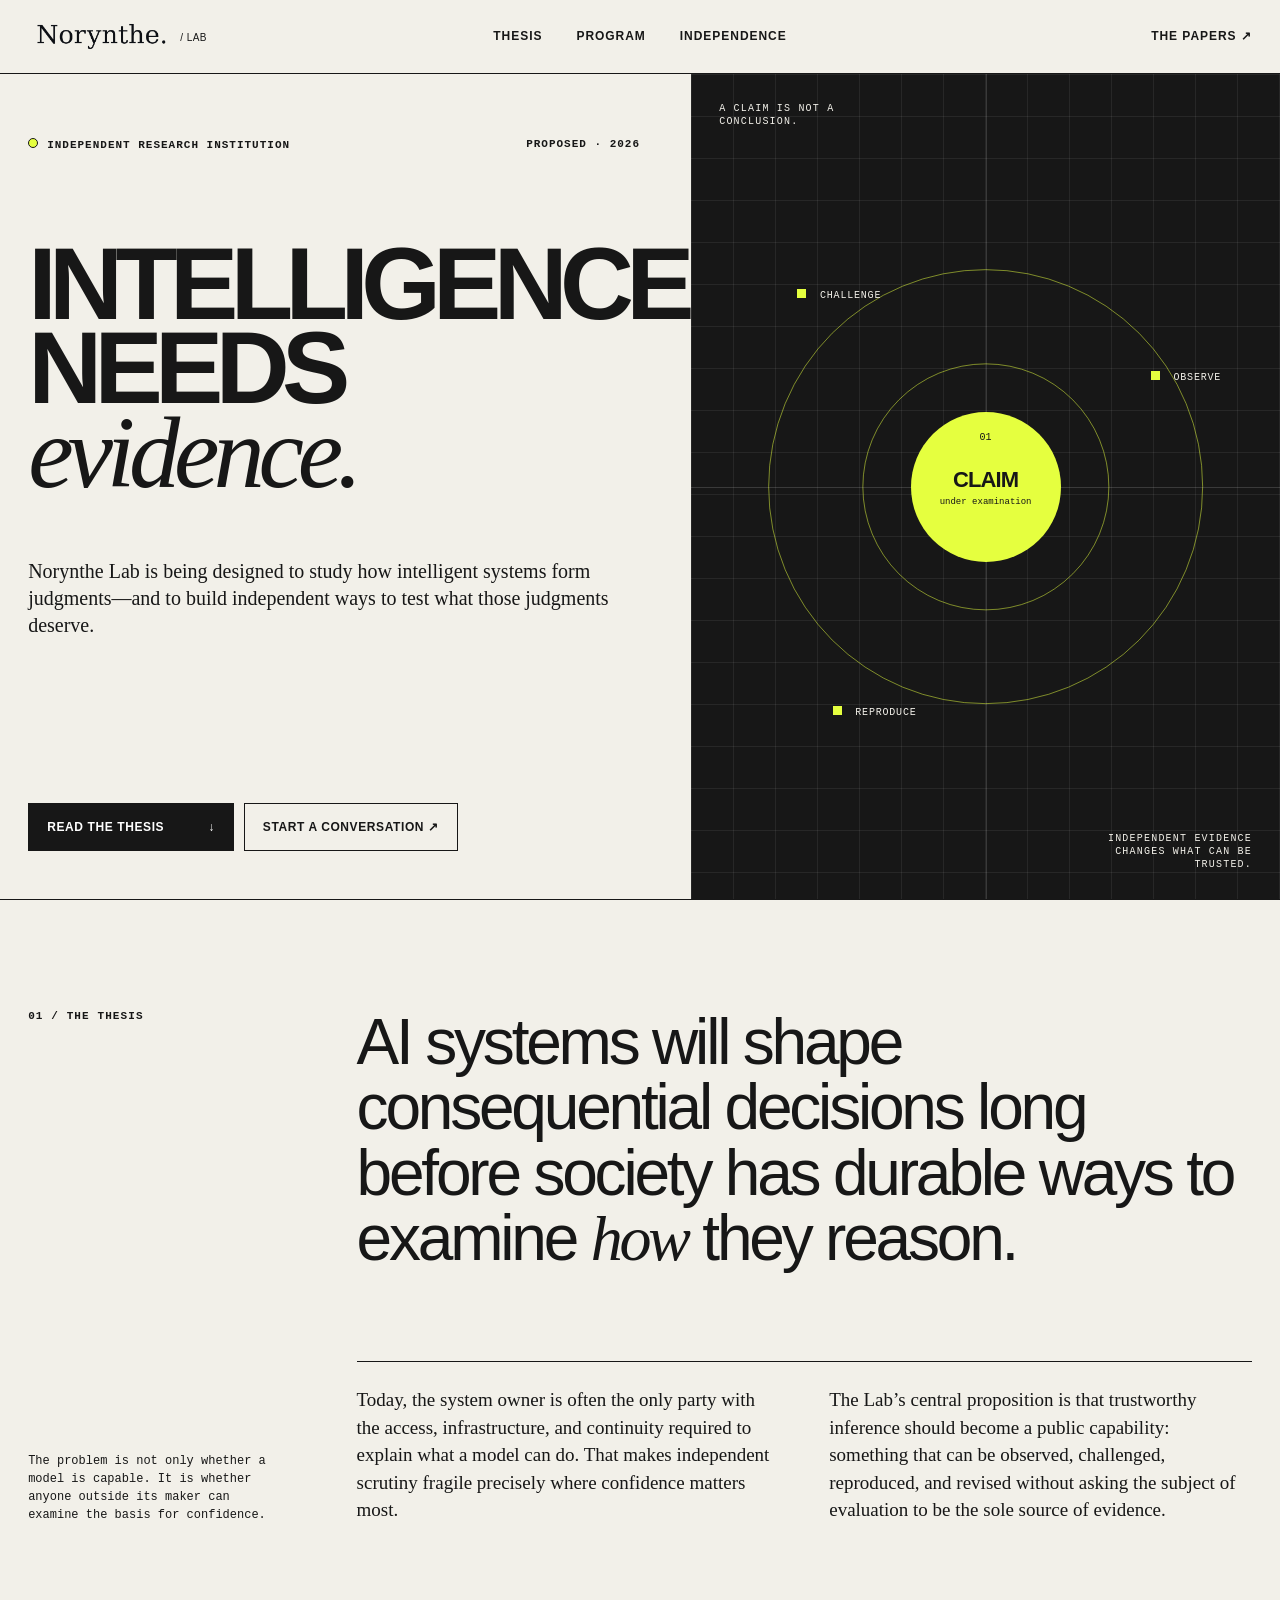
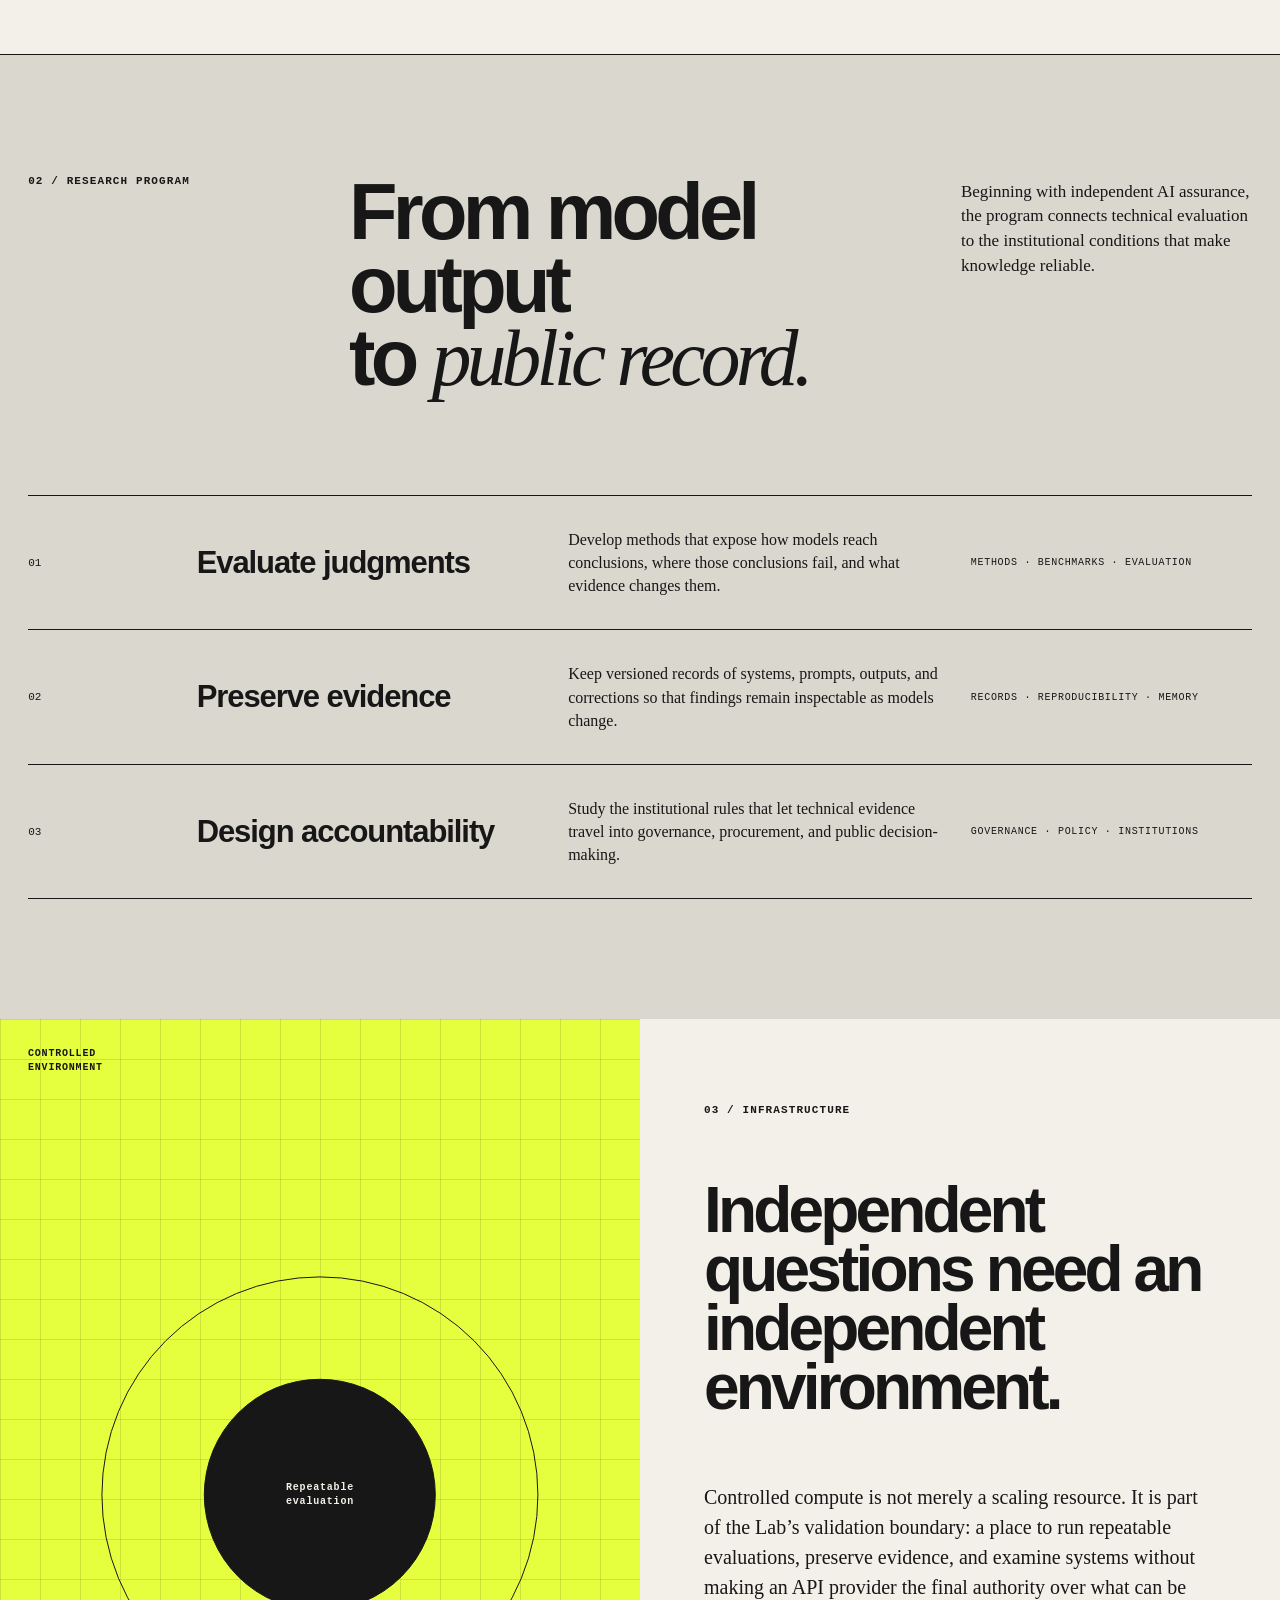
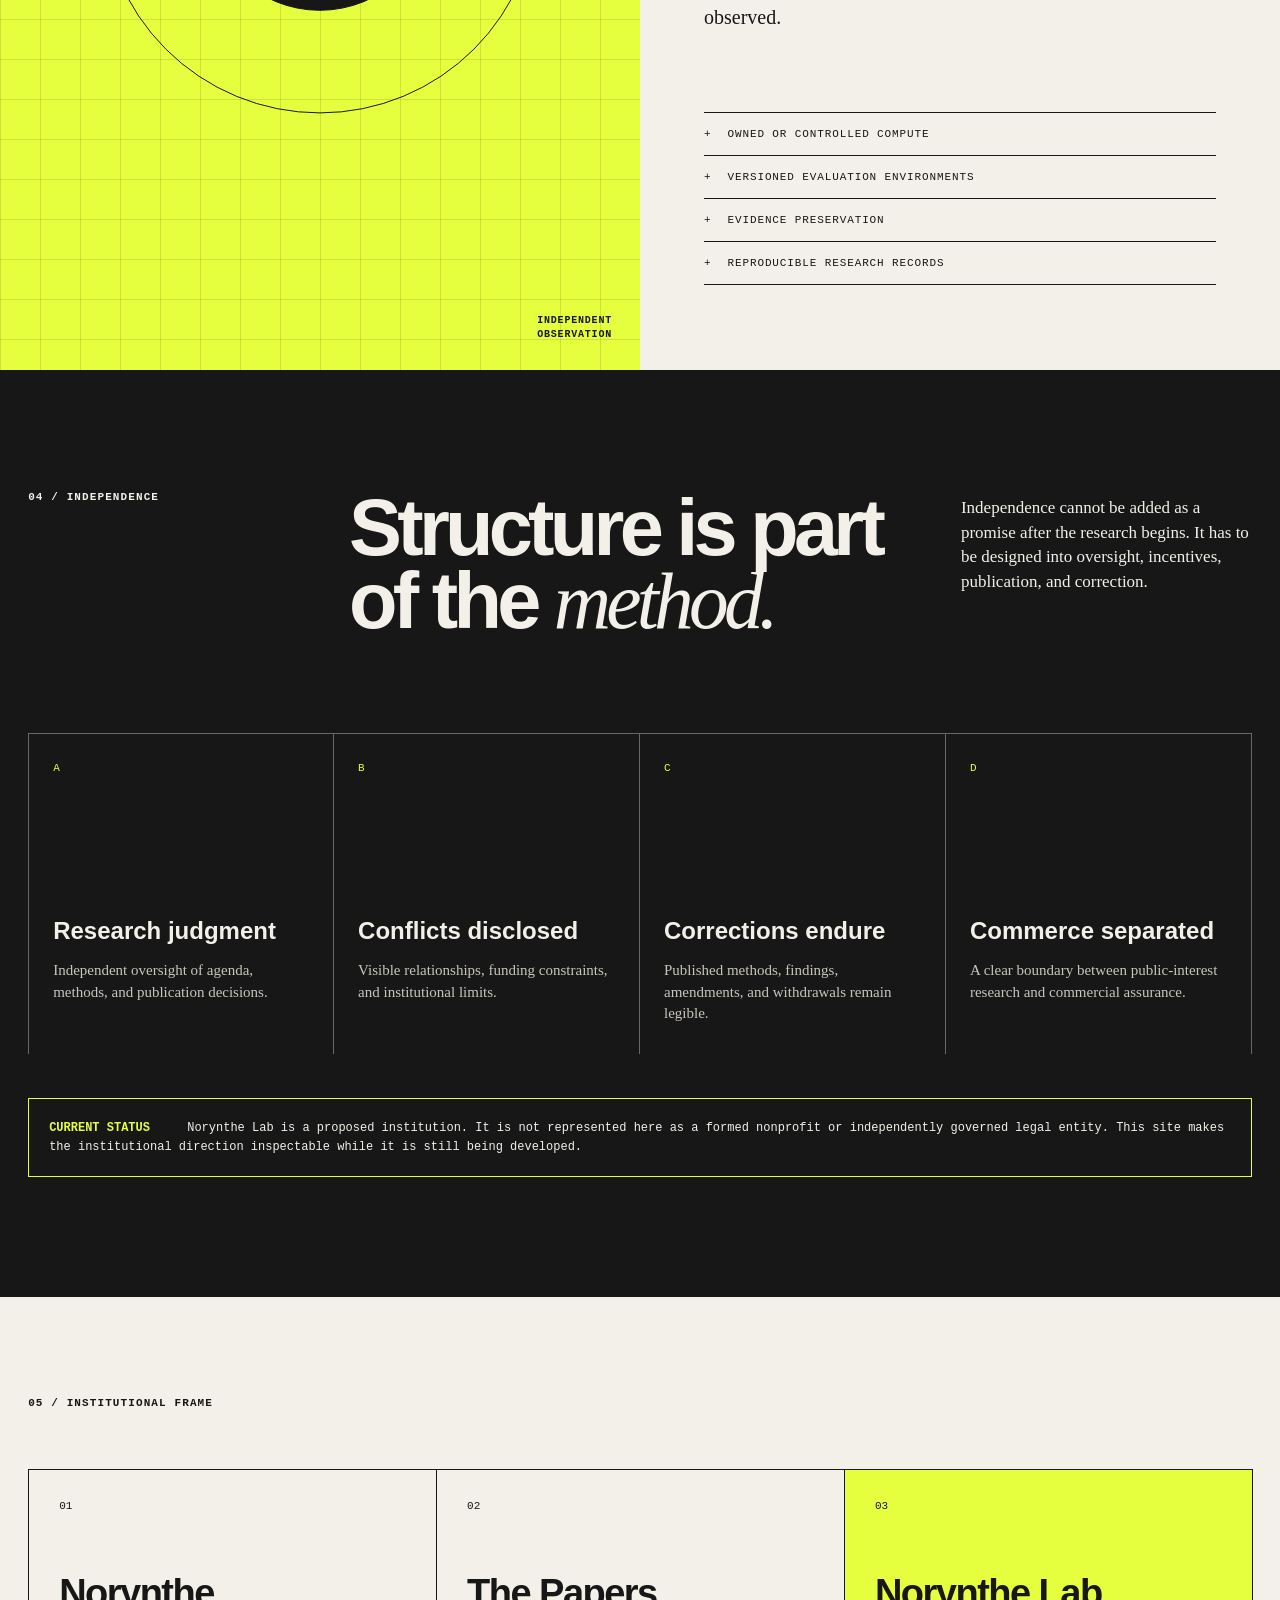
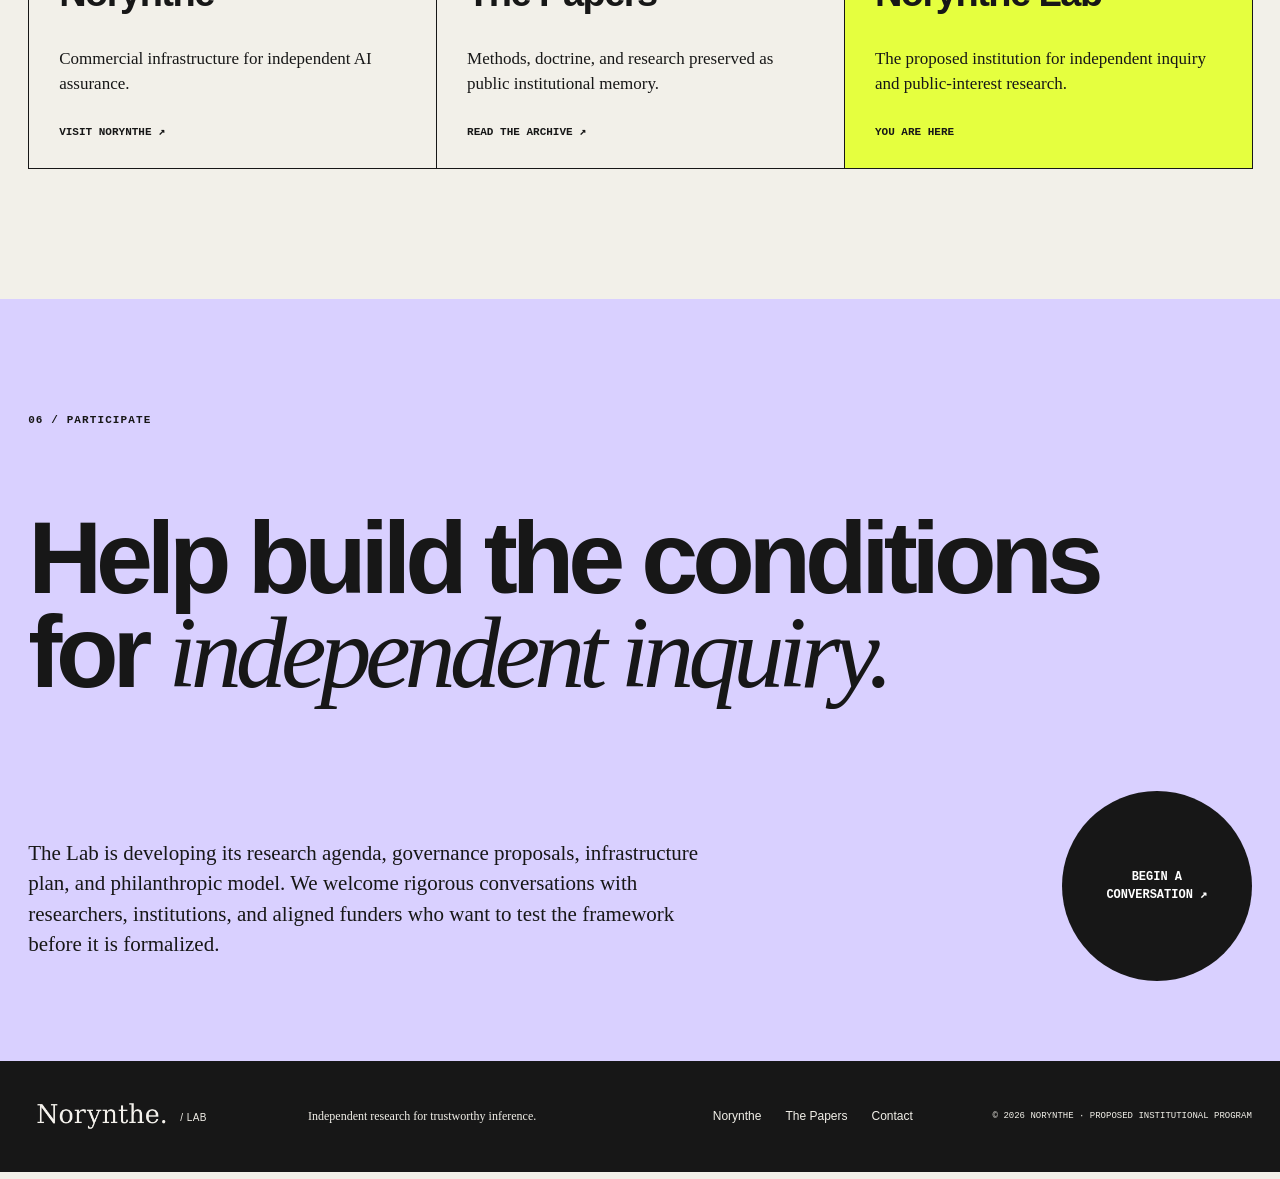
==== index.html @ b2e1d7ae "Refine Lab wordmark suffix" ====
<!doctype html><html lang="en"><head>
<meta charset="utf-8"><meta name="viewport" content="width=device-width,initial-scale=1"><link rel="icon" href="favicon.png">
<title>Norynthe Lab — Independent research for trustworthy inference</title><meta name="description" content="A proposed independent research institution studying how intelligent systems form judgments—and how those judgments can be tested.">
<meta property="og:title" content="Intelligence needs evidence. — Norynthe Lab"><meta property="og:description" content="Independent research for trustworthy inference."><meta property="og:image" content="https://lab.norynthe.com/og.png"><meta name="twitter:card" content="summary_large_image"><link rel="stylesheet" href="styles.css?v=logo-3">
</head><body><main>
<header class="site-header"><a class="wordmark" href="#top" aria-label="Norynthe Lab home"><img src="norynthe-master.png" alt="Norynthe"><span>/ LAB</span></a><nav><a href="#thesis">Thesis</a><a href="#program">Program</a><a href="#independence">Independence</a></nav><a class="header-link" href="https://papers.norynthe.com/">The Papers ↗</a></header>
<section class="hero" id="top"><div class="hero-copy"><p class="eyebrow"><span>Independent research institution</span><span>Proposed · 2026</span></p><h1>Intelligence<br>needs <em>evidence.</em></h1><p class="dek">Norynthe Lab is being designed to study how intelligent systems form judgments—and to build independent ways to test what those judgments deserve.</p><div class="hero-actions"><a class="button button-primary" href="#thesis">Read the thesis <span>↓</span></a><a class="button button-quiet" href="mailto:hello@norynthe.com?subject=Norynthe%20Lab">Start a conversation ↗</a></div></div><div class="evidence-field" aria-label="A claim tested against independent evidence"><div class="field-label field-label-top">A claim is not a conclusion.</div><div class="orbit orbit-one"></div><div class="orbit orbit-two"></div><div class="axis axis-x"></div><div class="axis axis-y"></div><div class="evidence-core"><span>01</span><strong>CLAIM</strong><small>under examination</small></div><div class="datum datum-a"><i></i> challenge</div><div class="datum datum-b"><i></i> observe</div><div class="datum datum-c"><i></i> reproduce</div><div class="field-label field-label-bottom">Independent evidence changes what can be trusted.</div></div></section>
<section class="thesis" id="thesis"><aside><p class="section-tag">01 / The thesis</p><p class="margin-note">The problem is not only whether a model is capable. It is whether anyone outside its maker can examine the basis for confidence.</p></aside><div><p class="statement">AI systems will shape consequential decisions long before society has durable ways to examine <em>how</em> they reason.</p><div class="thesis-grid"><p>Today, the system owner is often the only party with the access, infrastructure, and continuity required to explain what a model can do. That makes independent scrutiny fragile precisely where confidence matters most.</p><p>The Lab’s central proposition is that trustworthy inference should become a public capability: something that can be observed, challenged, reproduced, and revised without asking the subject of evaluation to be the sole source of evidence.</p></div></div></section>
<section class="program" id="program"><div class="section-head"><p class="section-tag">02 / Research program</p><h2>From model output<br>to <em>public record.</em></h2><p>Beginning with independent AI assurance, the program connects technical evaluation to the institutional conditions that make knowledge reliable.</p></div><div class="program-list">
<article><span class="program-number">01</span><h3>Evaluate judgments</h3><p>Develop methods that expose how models reach conclusions, where those conclusions fail, and what evidence changes them.</p><small>Methods · Benchmarks · Evaluation</small></article>
<article><span class="program-number">02</span><h3>Preserve evidence</h3><p>Keep versioned records of systems, prompts, outputs, and corrections so that findings remain inspectable as models change.</p><small>Records · Reproducibility · Memory</small></article>
<article><span class="program-number">03</span><h3>Design accountability</h3><p>Study the institutional rules that let technical evidence travel into governance, procurement, and public decision-making.</p><small>Governance · Policy · Institutions</small></article></div></section>
<section class="infrastructure"><div class="infra-visual"><span>CONTROLLED<br>ENVIRONMENT</span><b>INDEPENDENT<br>OBSERVATION</b><i>Repeatable<br>evaluation</i></div><div class="infra-copy"><p class="section-tag">03 / Infrastructure</p><h2>Independent questions need an independent environment.</h2><p>Controlled compute is not merely a scaling resource. It is part of the Lab’s validation boundary: a place to run repeatable evaluations, preserve evidence, and examine systems without making an API provider the final authority over what can be observed.</p><ul><li>Owned or controlled compute</li><li>Versioned evaluation environments</li><li>Evidence preservation</li><li>Reproducible research records</li></ul></div></section>
<section class="independence" id="independence"><div class="section-head inverse"><p class="section-tag">04 / Independence</p><h2>Structure is part<br>of the <em>method.</em></h2><p>Independence cannot be added as a promise after the research begins. It has to be designed into oversight, incentives, publication, and correction.</p></div><div class="principles"><div><span>A</span><strong>Research judgment</strong><p>Independent oversight of agenda, methods, and publication decisions.</p></div><div><span>B</span><strong>Conflicts disclosed</strong><p>Visible relationships, funding constraints, and institutional limits.</p></div><div><span>C</span><strong>Corrections endure</strong><p>Published methods, findings, amendments, and withdrawals remain legible.</p></div><div><span>D</span><strong>Commerce separated</strong><p>A clear boundary between public-interest research and commercial assurance.</p></div></div><p class="status-note"><b>Current status</b> Norynthe Lab is a proposed institution. It is not represented here as a formed nonprofit or independently governed legal entity. This site makes the institutional direction inspectable while it is still being developed.</p></section>
<section class="ecosystem"><p class="section-tag">05 / Institutional frame</p><div class="ecosystem-grid"><div><span>01</span><h3>Norynthe</h3><p>Commercial infrastructure for independent AI assurance.</p><a href="https://norynthe.com/">Visit Norynthe ↗</a></div><div><span>02</span><h3>The Papers</h3><p>Methods, doctrine, and research preserved as public institutional memory.</p><a href="https://papers.norynthe.com/">Read the archive ↗</a></div><div class="active"><span>03</span><h3>Norynthe Lab</h3><p>The proposed institution for independent inquiry and public-interest research.</p><b>You are here</b></div></div></section>
<section class="engage"><p class="section-tag">06 / Participate</p><h2>Help build the conditions<br>for <em>independent inquiry.</em></h2><div class="engage-bottom"><p>The Lab is developing its research agenda, governance proposals, infrastructure plan, and philanthropic model. We welcome rigorous conversations with researchers, institutions, and aligned funders who want to test the framework before it is formalized.</p><a class="round-link" href="mailto:hello@norynthe.com?subject=Norynthe%20Lab%20institutional%20conversation">Begin a<br>conversation ↗</a></div></section>
<footer><a class="wordmark footer-wordmark" href="#top" aria-label="Norynthe Lab home"><img src="norynthe-master.png" alt="Norynthe"><span>/ LAB</span></a><p>Independent research for trustworthy inference.</p><div><a href="https://norynthe.com/">Norynthe</a><a href="https://papers.norynthe.com/">The Papers</a><a href="mailto:hello@norynthe.com">Contact</a></div><small>© 2026 Norynthe · Proposed institutional program</small></footer>
</main></body></html>
---- styles.css ----
:root { --ink:#171717; --paper:#f2f0e9; --signal:#e5ff3f; }
* { box-sizing:border-box; } html { scroll-behavior:smooth; } body { margin:0; background:var(--paper); color:var(--ink); font-family:Arial,Helvetica,sans-serif; } a { color:inherit; text-decoration:none; }
.site-header { height:74px; padding:0 2.2vw; border-bottom:1px solid var(--ink); display:grid; grid-template-columns:1fr auto 1fr; align-items:center; font-size:12px; font-weight:700; letter-spacing:.08em; text-transform:uppercase; }
.wordmark { display:inline-flex;align-items:center;gap:4px;letter-spacing:.04em;}.wordmark img{display:block;width:148px;height:auto;mix-blend-mode:multiply}.wordmark span{font-size:10px;font-weight:500;white-space:nowrap;transform:translateY(1px)}.footer-wordmark img{filter:invert(1);mix-blend-mode:screen}.site-header nav{display:flex;gap:34px}.site-header nav a,.header-link{border-bottom:1px solid transparent;padding:4px 0}.site-header nav a:hover,.header-link:hover{border-color:currentColor}.header-link{justify-self:end}
.hero { min-height:calc(100vh - 74px); display:grid; grid-template-columns:1.08fr .92fr; border-bottom:1px solid var(--ink); }
.hero-copy { min-width:0; padding:clamp(36px,5vw,82px) 4vw 48px 2.2vw; display:flex; flex-direction:column; }
.eyebrow{display:flex;justify-content:space-between;margin:0 0 clamp(58px,10vh,118px);font:700 11px/1.2 monospace;letter-spacing:.09em;text-transform:uppercase}.eyebrow span:first-child:before{content:"";display:inline-block;width:8px;height:8px;border-radius:50%;background:var(--signal);border:1px solid var(--ink);margin-right:9px}
h1{font-size:clamp(66px,8vw,136px);line-height:.82;letter-spacing:-.075em;margin:0;font-weight:800;text-transform:uppercase;max-width:900px}h1 em{font-family:Georgia,'Times New Roman',serif;font-weight:400;text-transform:none;letter-spacing:-.06em}
.dek{font-family:Georgia,'Times New Roman',serif;font-size:clamp(20px,1.55vw,28px);line-height:1.35;max-width:650px;margin:clamp(40px,7vh,80px) 0 38px}.hero-actions{display:flex;gap:10px;flex-wrap:wrap;margin-top:auto}.button{display:inline-flex;justify-content:space-between;gap:44px;align-items:center;padding:16px 18px;border:1px solid var(--ink);font-size:12px;font-weight:700;text-transform:uppercase;letter-spacing:.05em}.button-primary{background:var(--ink);color:white}.button-primary:hover{background:var(--signal);color:var(--ink)}.button-quiet:hover{background:#fff}
.evidence-field{position:relative;overflow:hidden;background:var(--ink);color:var(--paper);min-height:630px}.evidence-field:before{content:"";position:absolute;inset:0;background-image:linear-gradient(rgba(255,255,255,.07) 1px,transparent 1px),linear-gradient(90deg,rgba(255,255,255,.07) 1px,transparent 1px);background-size:42px 42px}.field-label{position:absolute;z-index:4;font:10px/1.3 monospace;letter-spacing:.12em;text-transform:uppercase;max-width:200px}.field-label-top{top:28px;left:28px}.field-label-bottom{bottom:28px;right:28px;text-align:right}.orbit{position:absolute;border:1px solid rgba(229,255,63,.5);border-radius:50%;left:50%;top:50%;transform:translate(-50%,-50%)}.orbit-one{width:42%;aspect-ratio:1}.orbit-two{width:74%;aspect-ratio:1}.axis{position:absolute;background:rgba(255,255,255,.15)}.axis-x{height:1px;width:100%;top:50%}.axis-y{width:1px;height:100%;left:50%}.evidence-core{position:absolute;z-index:3;left:50%;top:50%;transform:translate(-50%,-50%);width:150px;height:150px;border-radius:50%;background:var(--signal);color:var(--ink);display:flex;flex-direction:column;align-items:center;justify-content:center;text-align:center}.evidence-core span{font:10px monospace;position:absolute;top:20px}.evidence-core strong{font-size:22px;letter-spacing:-.04em}.evidence-core small{font:9px monospace;margin-top:4px}.datum{position:absolute;z-index:3;font:10px monospace;text-transform:uppercase;letter-spacing:.08em}.datum i{display:inline-block;width:9px;height:9px;background:var(--signal);margin-right:7px}.datum-a{top:26%;left:18%}.datum-b{top:36%;right:10%}.datum-c{bottom:22%;left:24%}
.section-tag{font:700 11px monospace;text-transform:uppercase;letter-spacing:.1em;margin:0}.statement{font-size:clamp(38px,5vw,78px);line-height:1.02;letter-spacing:-.05em;margin:0;max-width:1200px}.statement em,h2 em{font-family:Georgia,serif;font-weight:400}
.thesis{padding:110px 2.2vw 130px;display:grid;grid-template-columns:1fr 3fr;gap:30px;border-bottom:1px solid var(--ink)}.thesis aside{display:flex;flex-direction:column;justify-content:space-between}.margin-note{font:12px/1.5 monospace;max-width:240px;margin:70px 0 0}.thesis-grid{display:grid;grid-template-columns:1fr 1fr;gap:50px;margin-top:90px;padding-top:24px;border-top:1px solid var(--ink)}.thesis-grid p{font-family:Georgia,serif;font-size:19px;line-height:1.45;margin:0}
.program{background:#dad7cf;padding:120px 2.2vw}.section-head{display:grid;grid-template-columns:1fr 2fr 1fr;gap:30px;align-items:start}.section-head h2,.infra-copy h2,.engage h2{font-size:clamp(46px,6.2vw,96px);line-height:.92;letter-spacing:-.06em;margin:0;font-weight:750}.section-head>p:last-child{font:17px/1.45 Georgia,serif;max-width:360px;margin:5px 0 0}.program-list{margin-top:100px;border-top:1px solid var(--ink)}.program-list article{display:grid;grid-template-columns:.45fr 1.1fr 1.2fr .9fr;gap:28px;align-items:center;padding:32px 0;border-bottom:1px solid var(--ink)}.program-number{font:11px monospace}.program-list h3{font-size:31px;letter-spacing:-.035em;margin:0}.program-list p{font:16px/1.45 Georgia,serif;margin:0}.program-list small{font:10px/1.5 monospace;text-transform:uppercase;letter-spacing:.07em}
.infrastructure{display:grid;grid-template-columns:1fr 1fr;min-height:820px;border-bottom:1px solid var(--ink)}.infra-visual{position:relative;overflow:hidden;background:var(--signal);background-image:linear-gradient(rgba(23,23,23,.12) 1px,transparent 1px),linear-gradient(90deg,rgba(23,23,23,.12) 1px,transparent 1px);background-size:40px 40px}.infra-visual:before,.infra-visual:after{content:"";position:absolute;border:1px solid var(--ink);border-radius:50%;left:50%;top:50%;transform:translate(-50%,-50%)}.infra-visual:before{width:68%;aspect-ratio:1}.infra-visual:after{width:36%;aspect-ratio:1;background:var(--ink)}.infra-visual span,.infra-visual b,.infra-visual i{position:absolute;z-index:2;font:700 10px/1.4 monospace;letter-spacing:.08em}.infra-visual span{top:28px;left:28px}.infra-visual b{right:28px;bottom:28px;text-align:right}.infra-visual i{left:50%;top:50%;transform:translate(-50%,-50%);color:var(--paper);font-style:normal;text-align:center}.infra-copy{padding:85px 5vw;display:flex;flex-direction:column;justify-content:center}.infra-copy h2{font-size:clamp(48px,5vw,82px);margin:65px 0 45px}.infra-copy>p:not(.section-tag){font:20px/1.5 Georgia,serif;max-width:680px}.infra-copy ul{list-style:none;margin:60px 0 0;padding:0;border-top:1px solid var(--ink)}.infra-copy li{padding:15px 0;border-bottom:1px solid var(--ink);font:11px monospace;text-transform:uppercase;letter-spacing:.08em}.infra-copy li:before{content:"+";margin-right:16px}
.independence{background:var(--ink);color:var(--paper);padding:120px 2.2vw}.inverse{border-bottom:1px solid rgba(255,255,255,.35);padding-bottom:95px}.principles{display:grid;grid-template-columns:repeat(4,1fr);margin-top:0}.principles>div{min-height:320px;padding:28px 24px;border-right:1px solid rgba(255,255,255,.35);display:flex;flex-direction:column}.principles>div:first-child{border-left:1px solid rgba(255,255,255,.35)}.principles span{font:11px monospace;color:var(--signal)}.principles strong{font-size:24px;margin-top:auto}.principles p{font:15px/1.45 Georgia,serif;min-height:66px;margin-bottom:0;color:#c8c5bc}.status-note{border:1px solid var(--signal);padding:20px;margin:44px 0 0;font:12px/1.55 monospace}.status-note b{color:var(--signal);text-transform:uppercase;margin-right:30px}
.ecosystem{padding:100px 2.2vw 130px}.ecosystem-grid{display:grid;grid-template-columns:repeat(3,1fr);margin-top:60px}.ecosystem-grid>div{padding:30px;min-height:300px;border:1px solid var(--ink);margin-right:-1px;display:flex;flex-direction:column}.ecosystem-grid span{font:11px monospace}.ecosystem-grid h3{font-size:38px;letter-spacing:-.04em;margin:60px 0 15px}.ecosystem-grid p{font:17px/1.45 Georgia,serif;max-width:350px}.ecosystem-grid a,.ecosystem-grid b{font:700 11px monospace;text-transform:uppercase;margin-top:auto}.ecosystem-grid .active{background:var(--signal)}
.engage{padding:115px 2.2vw 80px;background:#d9d0ff}.engage h2{font-size:clamp(52px,8vw,130px);margin:85px 0 90px}.engage-bottom{display:grid;grid-template-columns:1fr auto;gap:60px;align-items:end}.engage-bottom>p{font:21px/1.45 Georgia,serif;max-width:700px}.round-link{width:190px;height:190px;border-radius:50%;background:var(--ink);color:white;display:flex;align-items:center;justify-content:center;text-align:center;font:700 12px/1.5 monospace;text-transform:uppercase}.round-link:hover{background:var(--signal);color:var(--ink)}
footer{display:grid;grid-template-columns:1fr 1.5fr 1fr auto;gap:30px;align-items:center;padding:36px 2.2vw;background:var(--ink);color:var(--paper);font-size:12px}footer p{font-family:Georgia,serif}footer>div{display:flex;gap:24px}footer small{font:9px monospace;text-transform:uppercase}
@media(max-width:850px){.site-header{grid-template-columns:1fr auto;padding:0 20px}.site-header nav{display:none}.hero{grid-template-columns:1fr}.hero-copy{min-height:720px;padding:30px 20px 38px}.evidence-field{min-height:590px}.eyebrow{margin-bottom:80px}.thesis,.section-head{grid-template-columns:1fr;padding-left:20px;padding-right:20px}.thesis aside{gap:24px}.margin-note{margin-top:16px}.thesis-grid{grid-template-columns:1fr;margin-top:55px}.program{padding:80px 20px}.program-list{margin-top:60px}.program-list article{grid-template-columns:40px 1fr}.program-list p,.program-list small{grid-column:2}.infrastructure{grid-template-columns:1fr}.infra-visual{min-height:580px}.infra-copy{padding:70px 20px}.principles{grid-template-columns:1fr 1fr}.independence{padding:80px 20px}.principles>div{border:1px solid rgba(255,255,255,.35);margin:0 -1px -1px 0}.ecosystem{padding:75px 20px}.ecosystem-grid{grid-template-columns:1fr}.ecosystem-grid>div{margin-bottom:-1px}.engage{padding:80px 20px}.engage-bottom{grid-template-columns:1fr}.round-link{width:160px;height:160px}footer{grid-template-columns:1fr 1fr;padding:34px 20px}footer small{grid-column:1/-1}}
@media(max-width:520px){.wordmark{gap:3px}.wordmark img{width:120px}.wordmark span{font-size:9px}.eyebrow span:last-child{display:none}.principles{grid-template-columns:1fr}.ecosystem-grid h3{margin-top:38px}.section-head h2 br{display:none}footer{grid-template-columns:1fr}footer small{grid-column:auto}.header-link{font-size:10px}}
@media(prefers-reduced-motion:no-preference){.orbit-one{animation:pulse 5s ease-in-out infinite}@keyframes pulse{50%{width:48%;opacity:.55}}}
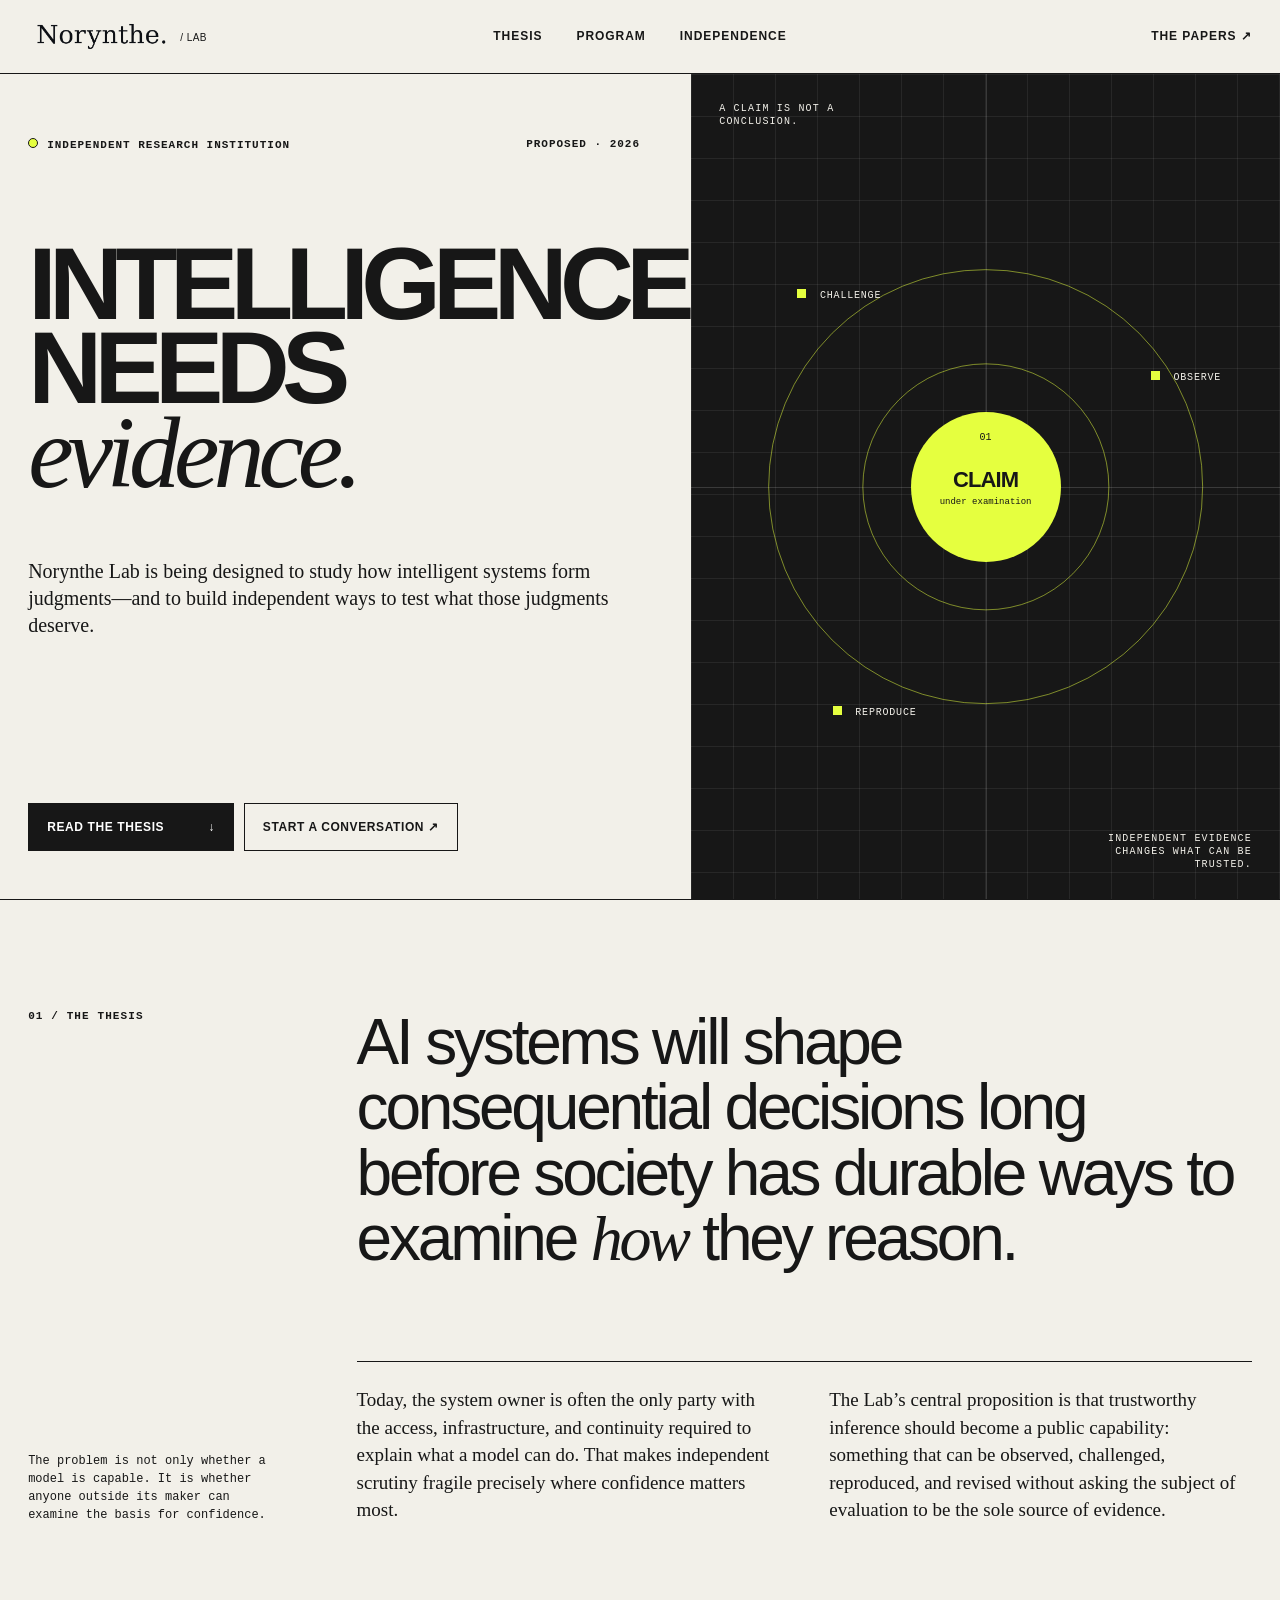
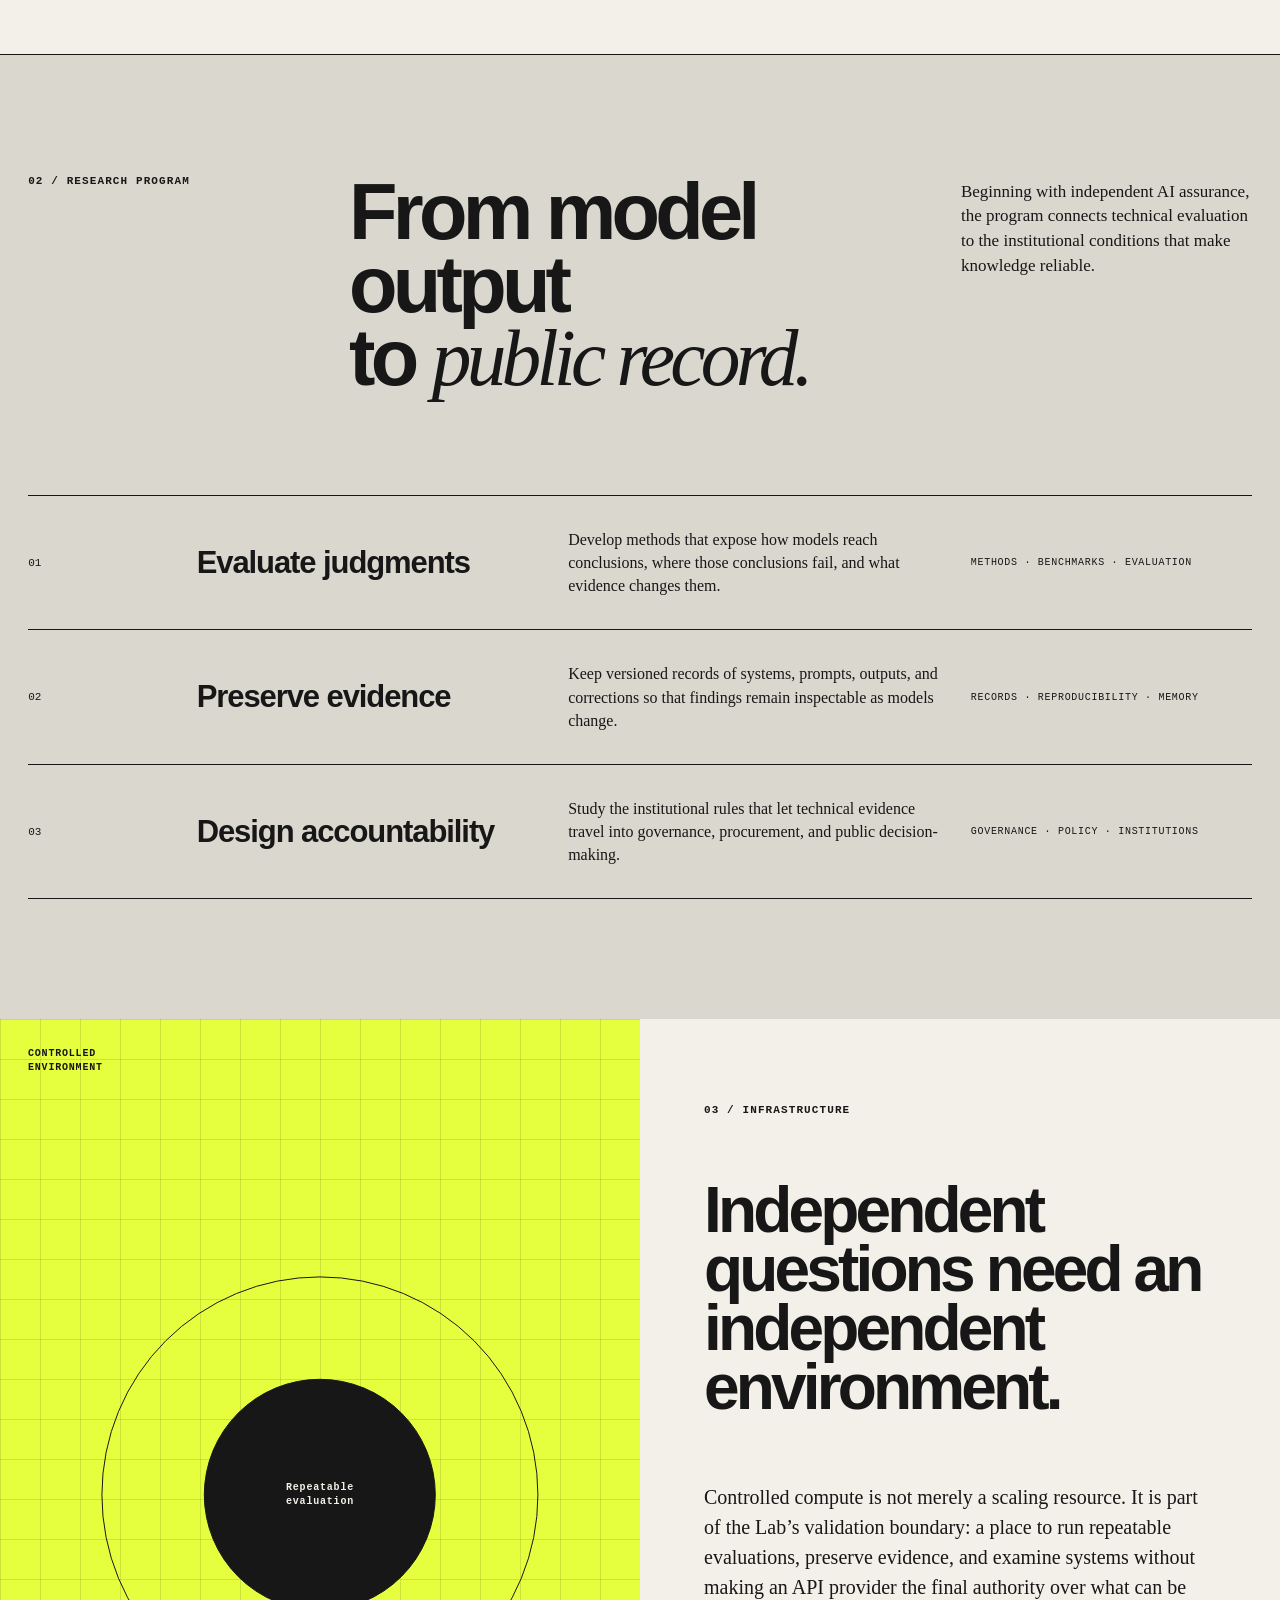
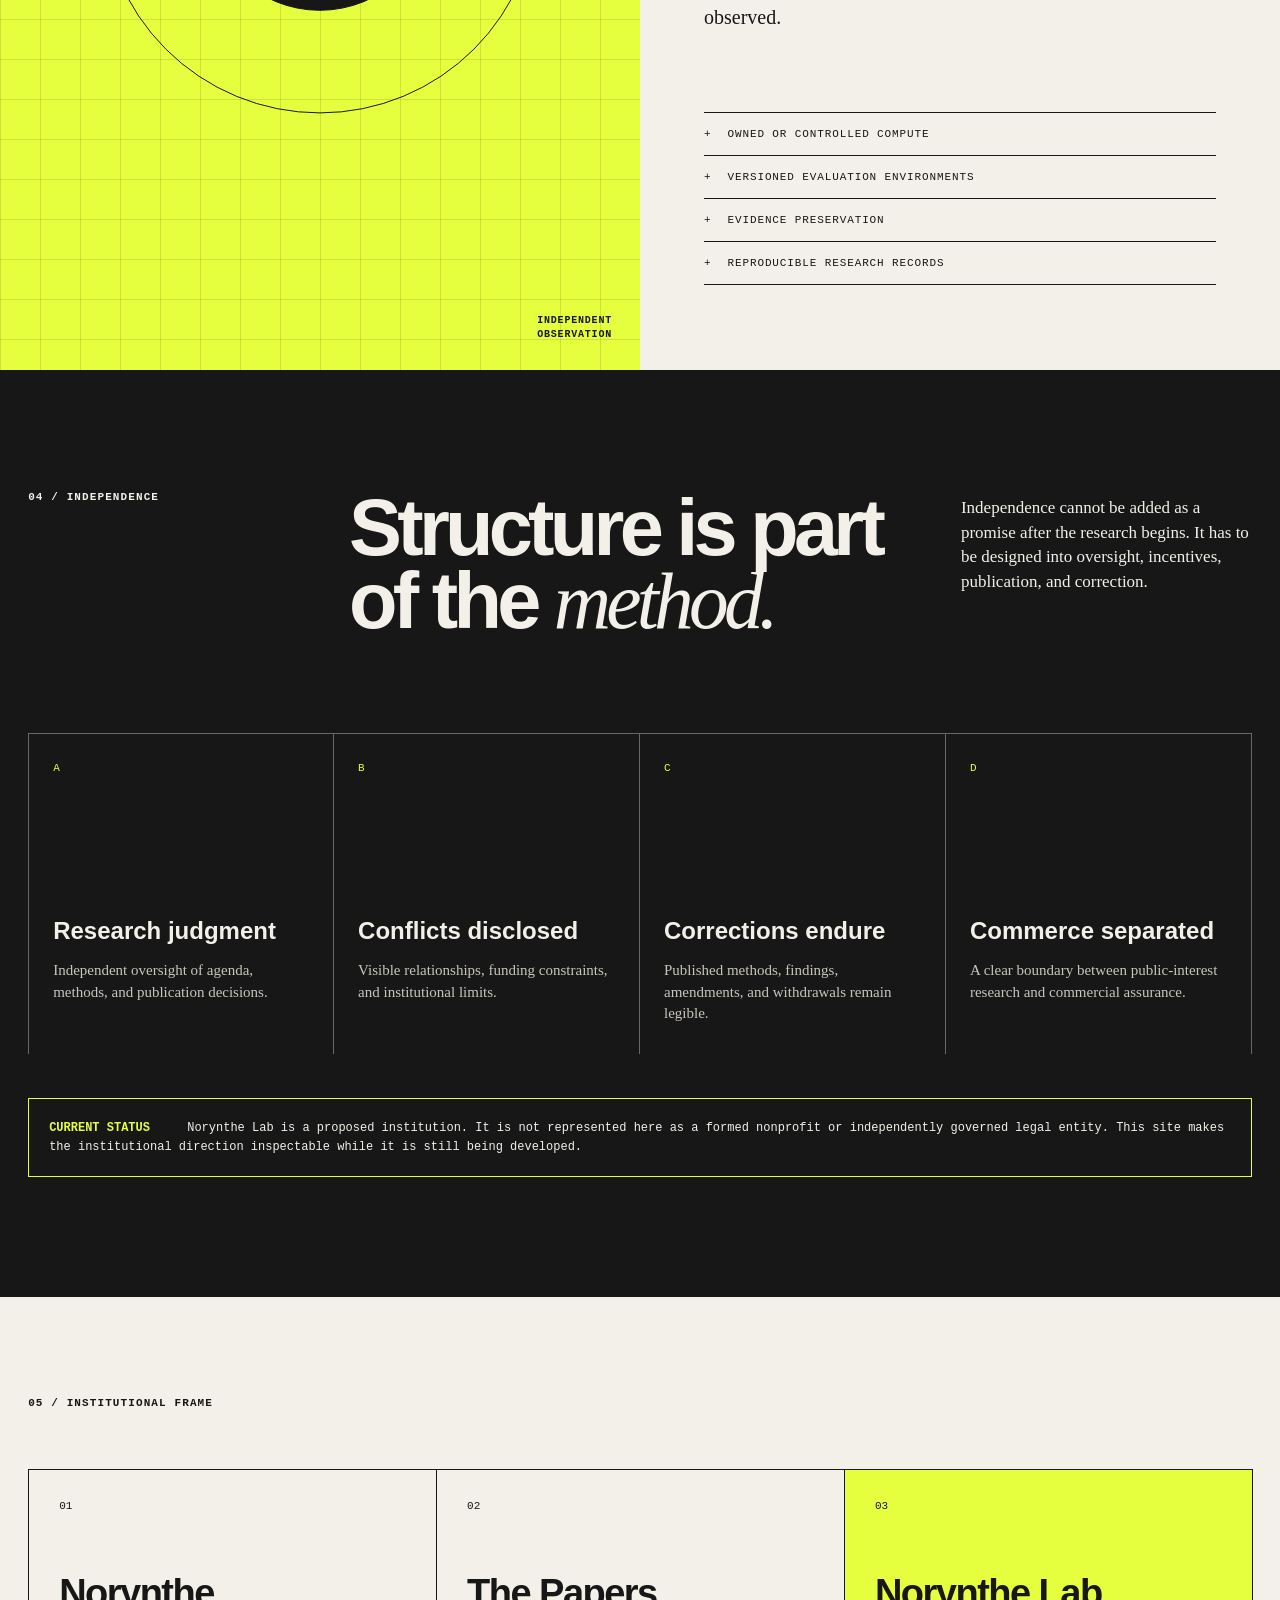
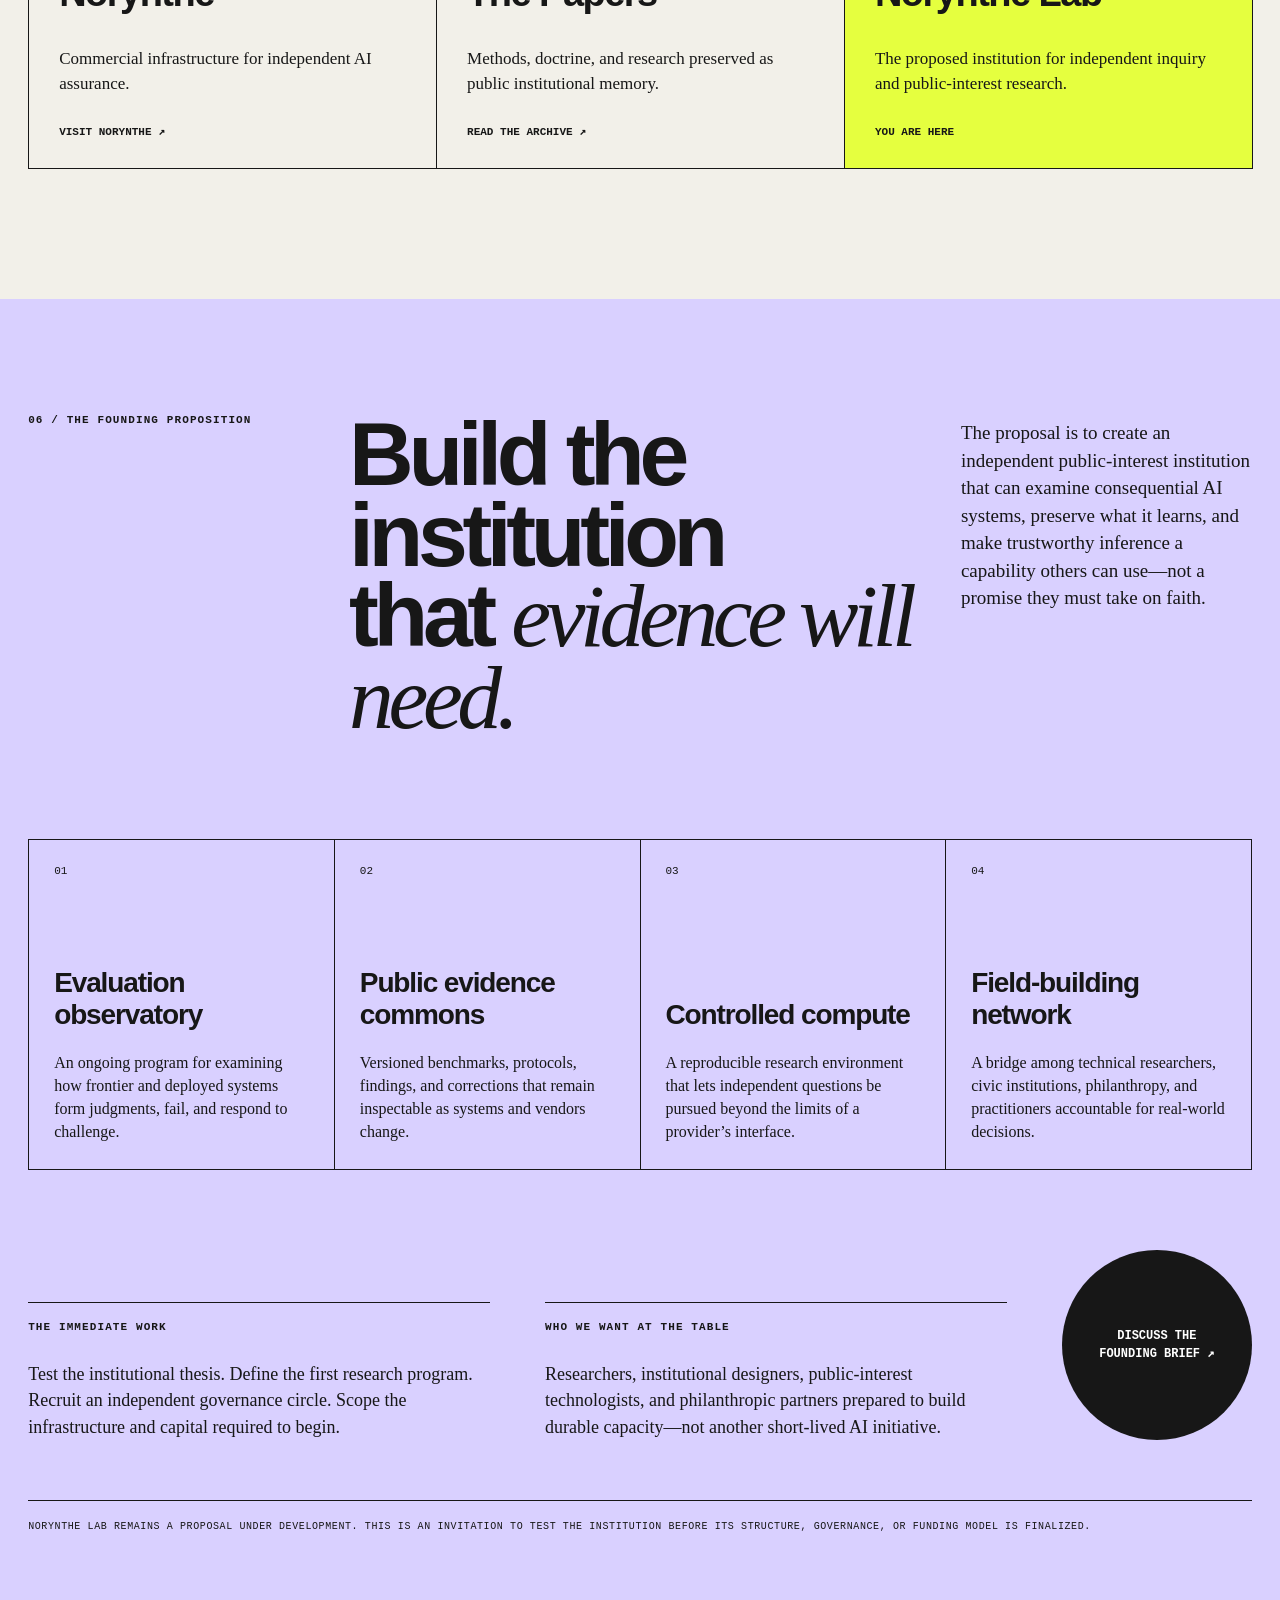
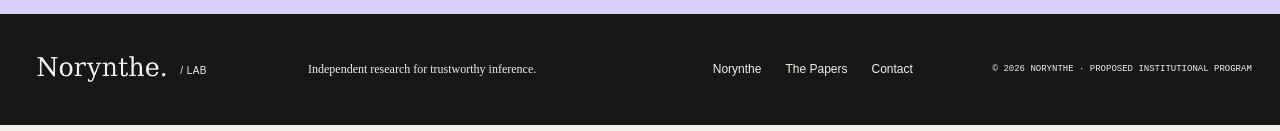
==== commit e16c2af7: "Frame the Lab founding proposition" ====
--- a/index.html
+++ b/index.html
@@ -1,7 +1,7 @@
 <!doctype html><html lang="en"><head>
 <meta charset="utf-8"><meta name="viewport" content="width=device-width,initial-scale=1"><link rel="icon" href="favicon.png">
 <title>Norynthe Lab — Independent research for trustworthy inference</title><meta name="description" content="A proposed independent research institution studying how intelligent systems form judgments—and how those judgments can be tested.">
-<meta property="og:title" content="Intelligence needs evidence. — Norynthe Lab"><meta property="og:description" content="Independent research for trustworthy inference."><meta property="og:image" content="https://lab.norynthe.com/og.png"><meta name="twitter:card" content="summary_large_image"><link rel="stylesheet" href="styles.css?v=logo-3">
+<meta property="og:title" content="Intelligence needs evidence. — Norynthe Lab"><meta property="og:description" content="Independent research for trustworthy inference."><meta property="og:image" content="https://lab.norynthe.com/og.png"><meta name="twitter:card" content="summary_large_image"><link rel="stylesheet" href="styles.css?v=proposal-1">
 </head><body><main>
 <header class="site-header"><a class="wordmark" href="#top" aria-label="Norynthe Lab home"><img src="norynthe-master.png" alt="Norynthe"><span>/ LAB</span></a><nav><a href="#thesis">Thesis</a><a href="#program">Program</a><a href="#independence">Independence</a></nav><a class="header-link" href="https://papers.norynthe.com/">The Papers ↗</a></header>
 <section class="hero" id="top"><div class="hero-copy"><p class="eyebrow"><span>Independent research institution</span><span>Proposed · 2026</span></p><h1>Intelligence<br>needs <em>evidence.</em></h1><p class="dek">Norynthe Lab is being designed to study how intelligent systems form judgments—and to build independent ways to test what those judgments deserve.</p><div class="hero-actions"><a class="button button-primary" href="#thesis">Read the thesis <span>↓</span></a><a class="button button-quiet" href="mailto:hello@norynthe.com?subject=Norynthe%20Lab">Start a conversation ↗</a></div></div><div class="evidence-field" aria-label="A claim tested against independent evidence"><div class="field-label field-label-top">A claim is not a conclusion.</div><div class="orbit orbit-one"></div><div class="orbit orbit-two"></div><div class="axis axis-x"></div><div class="axis axis-y"></div><div class="evidence-core"><span>01</span><strong>CLAIM</strong><small>under examination</small></div><div class="datum datum-a"><i></i> challenge</div><div class="datum datum-b"><i></i> observe</div><div class="datum datum-c"><i></i> reproduce</div><div class="field-label field-label-bottom">Independent evidence changes what can be trusted.</div></div></section>
@@ -13,6 +13,6 @@
 <section class="infrastructure"><div class="infra-visual"><span>CONTROLLED<br>ENVIRONMENT</span><b>INDEPENDENT<br>OBSERVATION</b><i>Repeatable<br>evaluation</i></div><div class="infra-copy"><p class="section-tag">03 / Infrastructure</p><h2>Independent questions need an independent environment.</h2><p>Controlled compute is not merely a scaling resource. It is part of the Lab’s validation boundary: a place to run repeatable evaluations, preserve evidence, and examine systems without making an API provider the final authority over what can be observed.</p><ul><li>Owned or controlled compute</li><li>Versioned evaluation environments</li><li>Evidence preservation</li><li>Reproducible research records</li></ul></div></section>
 <section class="independence" id="independence"><div class="section-head inverse"><p class="section-tag">04 / Independence</p><h2>Structure is part<br>of the <em>method.</em></h2><p>Independence cannot be added as a promise after the research begins. It has to be designed into oversight, incentives, publication, and correction.</p></div><div class="principles"><div><span>A</span><strong>Research judgment</strong><p>Independent oversight of agenda, methods, and publication decisions.</p></div><div><span>B</span><strong>Conflicts disclosed</strong><p>Visible relationships, funding constraints, and institutional limits.</p></div><div><span>C</span><strong>Corrections endure</strong><p>Published methods, findings, amendments, and withdrawals remain legible.</p></div><div><span>D</span><strong>Commerce separated</strong><p>A clear boundary between public-interest research and commercial assurance.</p></div></div><p class="status-note"><b>Current status</b> Norynthe Lab is a proposed institution. It is not represented here as a formed nonprofit or independently governed legal entity. This site makes the institutional direction inspectable while it is still being developed.</p></section>
 <section class="ecosystem"><p class="section-tag">05 / Institutional frame</p><div class="ecosystem-grid"><div><span>01</span><h3>Norynthe</h3><p>Commercial infrastructure for independent AI assurance.</p><a href="https://norynthe.com/">Visit Norynthe ↗</a></div><div><span>02</span><h3>The Papers</h3><p>Methods, doctrine, and research preserved as public institutional memory.</p><a href="https://papers.norynthe.com/">Read the archive ↗</a></div><div class="active"><span>03</span><h3>Norynthe Lab</h3><p>The proposed institution for independent inquiry and public-interest research.</p><b>You are here</b></div></div></section>
-<section class="engage"><p class="section-tag">06 / Participate</p><h2>Help build the conditions<br>for <em>independent inquiry.</em></h2><div class="engage-bottom"><p>The Lab is developing its research agenda, governance proposals, infrastructure plan, and philanthropic model. We welcome rigorous conversations with researchers, institutions, and aligned funders who want to test the framework before it is formalized.</p><a class="round-link" href="mailto:hello@norynthe.com?subject=Norynthe%20Lab%20institutional%20conversation">Begin a<br>conversation ↗</a></div></section>
+<section class="proposal" id="proposal"><div class="proposal-intro"><p class="section-tag">06 / The founding proposition</p><h2>Build the institution<br>that <em>evidence will need.</em></h2><p class="proposal-lead">The proposal is to create an independent public-interest institution that can examine consequential AI systems, preserve what it learns, and make trustworthy inference a capability others can use—not a promise they must take on faith.</p></div><div class="build-grid"><article><span>01</span><h3>Evaluation observatory</h3><p>An ongoing program for examining how frontier and deployed systems form judgments, fail, and respond to challenge.</p></article><article><span>02</span><h3>Public evidence commons</h3><p>Versioned benchmarks, protocols, findings, and corrections that remain inspectable as systems and vendors change.</p></article><article><span>03</span><h3>Controlled compute</h3><p>A reproducible research environment that lets independent questions be pursued beyond the limits of a provider’s interface.</p></article><article><span>04</span><h3>Field-building network</h3><p>A bridge among technical researchers, civic institutions, philanthropy, and practitioners accountable for real-world decisions.</p></article></div><div class="founding-ask"><div><p class="section-tag">The immediate work</p><p>Test the institutional thesis. Define the first research program. Recruit an independent governance circle. Scope the infrastructure and capital required to begin.</p></div><div><p class="section-tag">Who we want at the table</p><p>Researchers, institutional designers, public-interest technologists, and philanthropic partners prepared to build durable capacity—not another short-lived AI initiative.</p></div><a class="round-link" href="mailto:hello@norynthe.com?subject=Norynthe%20Lab%20founding%20brief">Discuss the<br>founding brief ↗</a></div><p class="proposal-note">Norynthe Lab remains a proposal under development. This is an invitation to test the institution before its structure, governance, or funding model is finalized.</p></section>
 <footer><a class="wordmark footer-wordmark" href="#top" aria-label="Norynthe Lab home"><img src="norynthe-master.png" alt="Norynthe"><span>/ LAB</span></a><p>Independent research for trustworthy inference.</p><div><a href="https://norynthe.com/">Norynthe</a><a href="https://papers.norynthe.com/">The Papers</a><a href="mailto:hello@norynthe.com">Contact</a></div><small>© 2026 Norynthe · Proposed institutional program</small></footer>
 </main></body></html>
--- a/styles.css
+++ b/styles.css
@@ -14,8 +14,8 @@
 .infrastructure{display:grid;grid-template-columns:1fr 1fr;min-height:820px;border-bottom:1px solid var(--ink)}.infra-visual{position:relative;overflow:hidden;background:var(--signal);background-image:linear-gradient(rgba(23,23,23,.12) 1px,transparent 1px),linear-gradient(90deg,rgba(23,23,23,.12) 1px,transparent 1px);background-size:40px 40px}.infra-visual:before,.infra-visual:after{content:"";position:absolute;border:1px solid var(--ink);border-radius:50%;left:50%;top:50%;transform:translate(-50%,-50%)}.infra-visual:before{width:68%;aspect-ratio:1}.infra-visual:after{width:36%;aspect-ratio:1;background:var(--ink)}.infra-visual span,.infra-visual b,.infra-visual i{position:absolute;z-index:2;font:700 10px/1.4 monospace;letter-spacing:.08em}.infra-visual span{top:28px;left:28px}.infra-visual b{right:28px;bottom:28px;text-align:right}.infra-visual i{left:50%;top:50%;transform:translate(-50%,-50%);color:var(--paper);font-style:normal;text-align:center}.infra-copy{padding:85px 5vw;display:flex;flex-direction:column;justify-content:center}.infra-copy h2{font-size:clamp(48px,5vw,82px);margin:65px 0 45px}.infra-copy>p:not(.section-tag){font:20px/1.5 Georgia,serif;max-width:680px}.infra-copy ul{list-style:none;margin:60px 0 0;padding:0;border-top:1px solid var(--ink)}.infra-copy li{padding:15px 0;border-bottom:1px solid var(--ink);font:11px monospace;text-transform:uppercase;letter-spacing:.08em}.infra-copy li:before{content:"+";margin-right:16px}
 .independence{background:var(--ink);color:var(--paper);padding:120px 2.2vw}.inverse{border-bottom:1px solid rgba(255,255,255,.35);padding-bottom:95px}.principles{display:grid;grid-template-columns:repeat(4,1fr);margin-top:0}.principles>div{min-height:320px;padding:28px 24px;border-right:1px solid rgba(255,255,255,.35);display:flex;flex-direction:column}.principles>div:first-child{border-left:1px solid rgba(255,255,255,.35)}.principles span{font:11px monospace;color:var(--signal)}.principles strong{font-size:24px;margin-top:auto}.principles p{font:15px/1.45 Georgia,serif;min-height:66px;margin-bottom:0;color:#c8c5bc}.status-note{border:1px solid var(--signal);padding:20px;margin:44px 0 0;font:12px/1.55 monospace}.status-note b{color:var(--signal);text-transform:uppercase;margin-right:30px}
 .ecosystem{padding:100px 2.2vw 130px}.ecosystem-grid{display:grid;grid-template-columns:repeat(3,1fr);margin-top:60px}.ecosystem-grid>div{padding:30px;min-height:300px;border:1px solid var(--ink);margin-right:-1px;display:flex;flex-direction:column}.ecosystem-grid span{font:11px monospace}.ecosystem-grid h3{font-size:38px;letter-spacing:-.04em;margin:60px 0 15px}.ecosystem-grid p{font:17px/1.45 Georgia,serif;max-width:350px}.ecosystem-grid a,.ecosystem-grid b{font:700 11px monospace;text-transform:uppercase;margin-top:auto}.ecosystem-grid .active{background:var(--signal)}
-.engage{padding:115px 2.2vw 80px;background:#d9d0ff}.engage h2{font-size:clamp(52px,8vw,130px);margin:85px 0 90px}.engage-bottom{display:grid;grid-template-columns:1fr auto;gap:60px;align-items:end}.engage-bottom>p{font:21px/1.45 Georgia,serif;max-width:700px}.round-link{width:190px;height:190px;border-radius:50%;background:var(--ink);color:white;display:flex;align-items:center;justify-content:center;text-align:center;font:700 12px/1.5 monospace;text-transform:uppercase}.round-link:hover{background:var(--signal);color:var(--ink)}
+.proposal{padding:115px 2.2vw 80px;background:#d9d0ff}.proposal-intro{display:grid;grid-template-columns:1fr 2fr 1fr;gap:30px;align-items:start}.proposal h2{font-size:clamp(52px,7vw,112px);line-height:.9;letter-spacing:-.06em;margin:0}.proposal-lead{font:19px/1.45 Georgia,serif;margin:5px 0 0}.build-grid{display:grid;grid-template-columns:repeat(4,1fr);margin-top:100px;border-top:1px solid var(--ink);border-left:1px solid var(--ink)}.build-grid article{min-height:330px;padding:25px;display:flex;flex-direction:column;border-right:1px solid var(--ink);border-bottom:1px solid var(--ink)}.build-grid span{font:11px monospace}.build-grid h3{font-size:28px;letter-spacing:-.04em;margin:auto 0 20px}.build-grid p{font:16px/1.45 Georgia,serif;margin:0;min-height:92px}.founding-ask{display:grid;grid-template-columns:1fr 1fr auto;gap:55px;align-items:end;padding:80px 0 60px}.founding-ask>div{border-top:1px solid var(--ink);padding-top:18px}.founding-ask>div>p:last-child{font:18px/1.45 Georgia,serif;max-width:460px;margin:28px 0 0}.round-link{flex:none;width:190px;height:190px;border-radius:50%;background:var(--ink);color:white;display:flex;align-items:center;justify-content:center;text-align:center;font:700 12px/1.5 monospace;text-transform:uppercase}.round-link:hover{background:var(--signal);color:var(--ink)}.proposal-note{border-top:1px solid var(--ink);padding-top:18px;margin:0;font:10px/1.5 monospace;text-transform:uppercase;letter-spacing:.06em}
 footer{display:grid;grid-template-columns:1fr 1.5fr 1fr auto;gap:30px;align-items:center;padding:36px 2.2vw;background:var(--ink);color:var(--paper);font-size:12px}footer p{font-family:Georgia,serif}footer>div{display:flex;gap:24px}footer small{font:9px monospace;text-transform:uppercase}
-@media(max-width:850px){.site-header{grid-template-columns:1fr auto;padding:0 20px}.site-header nav{display:none}.hero{grid-template-columns:1fr}.hero-copy{min-height:720px;padding:30px 20px 38px}.evidence-field{min-height:590px}.eyebrow{margin-bottom:80px}.thesis,.section-head{grid-template-columns:1fr;padding-left:20px;padding-right:20px}.thesis aside{gap:24px}.margin-note{margin-top:16px}.thesis-grid{grid-template-columns:1fr;margin-top:55px}.program{padding:80px 20px}.program-list{margin-top:60px}.program-list article{grid-template-columns:40px 1fr}.program-list p,.program-list small{grid-column:2}.infrastructure{grid-template-columns:1fr}.infra-visual{min-height:580px}.infra-copy{padding:70px 20px}.principles{grid-template-columns:1fr 1fr}.independence{padding:80px 20px}.principles>div{border:1px solid rgba(255,255,255,.35);margin:0 -1px -1px 0}.ecosystem{padding:75px 20px}.ecosystem-grid{grid-template-columns:1fr}.ecosystem-grid>div{margin-bottom:-1px}.engage{padding:80px 20px}.engage-bottom{grid-template-columns:1fr}.round-link{width:160px;height:160px}footer{grid-template-columns:1fr 1fr;padding:34px 20px}footer small{grid-column:1/-1}}
-@media(max-width:520px){.wordmark{gap:3px}.wordmark img{width:120px}.wordmark span{font-size:9px}.eyebrow span:last-child{display:none}.principles{grid-template-columns:1fr}.ecosystem-grid h3{margin-top:38px}.section-head h2 br{display:none}footer{grid-template-columns:1fr}footer small{grid-column:auto}.header-link{font-size:10px}}
+@media(max-width:850px){.site-header{grid-template-columns:1fr auto;padding:0 20px}.site-header nav{display:none}.hero{grid-template-columns:1fr}.hero-copy{min-height:720px;padding:30px 20px 38px}.evidence-field{min-height:590px}.eyebrow{margin-bottom:80px}.thesis,.section-head{grid-template-columns:1fr;padding-left:20px;padding-right:20px}.thesis aside{gap:24px}.margin-note{margin-top:16px}.thesis-grid{grid-template-columns:1fr;margin-top:55px}.program{padding:80px 20px}.program-list{margin-top:60px}.program-list article{grid-template-columns:40px 1fr}.program-list p,.program-list small{grid-column:2}.infrastructure{grid-template-columns:1fr}.infra-visual{min-height:580px}.infra-copy{padding:70px 20px}.principles{grid-template-columns:1fr 1fr}.independence{padding:80px 20px}.principles>div{border:1px solid rgba(255,255,255,.35);margin:0 -1px -1px 0}.ecosystem{padding:75px 20px}.ecosystem-grid{grid-template-columns:1fr}.ecosystem-grid>div{margin-bottom:-1px}.proposal{padding:80px 20px}.proposal-intro{grid-template-columns:1fr}.proposal-lead{max-width:620px}.build-grid{grid-template-columns:1fr 1fr;margin-top:65px}.founding-ask{grid-template-columns:1fr 1fr}.founding-ask .round-link{grid-column:1/-1}.round-link{width:160px;height:160px}footer{grid-template-columns:1fr 1fr;padding:34px 20px}footer small{grid-column:1/-1}}
+@media(max-width:520px){.wordmark{gap:3px}.wordmark img{width:120px}.wordmark span{font-size:9px}.eyebrow span:last-child{display:none}.principles,.build-grid,.founding-ask{grid-template-columns:1fr}.ecosystem-grid h3{margin-top:38px}.section-head h2 br{display:none}.build-grid article{min-height:270px}.founding-ask .round-link{grid-column:auto}footer{grid-template-columns:1fr}footer small{grid-column:auto}.header-link{font-size:10px}}
 @media(prefers-reduced-motion:no-preference){.orbit-one{animation:pulse 5s ease-in-out infinite}@keyframes pulse{50%{width:48%;opacity:.55}}}
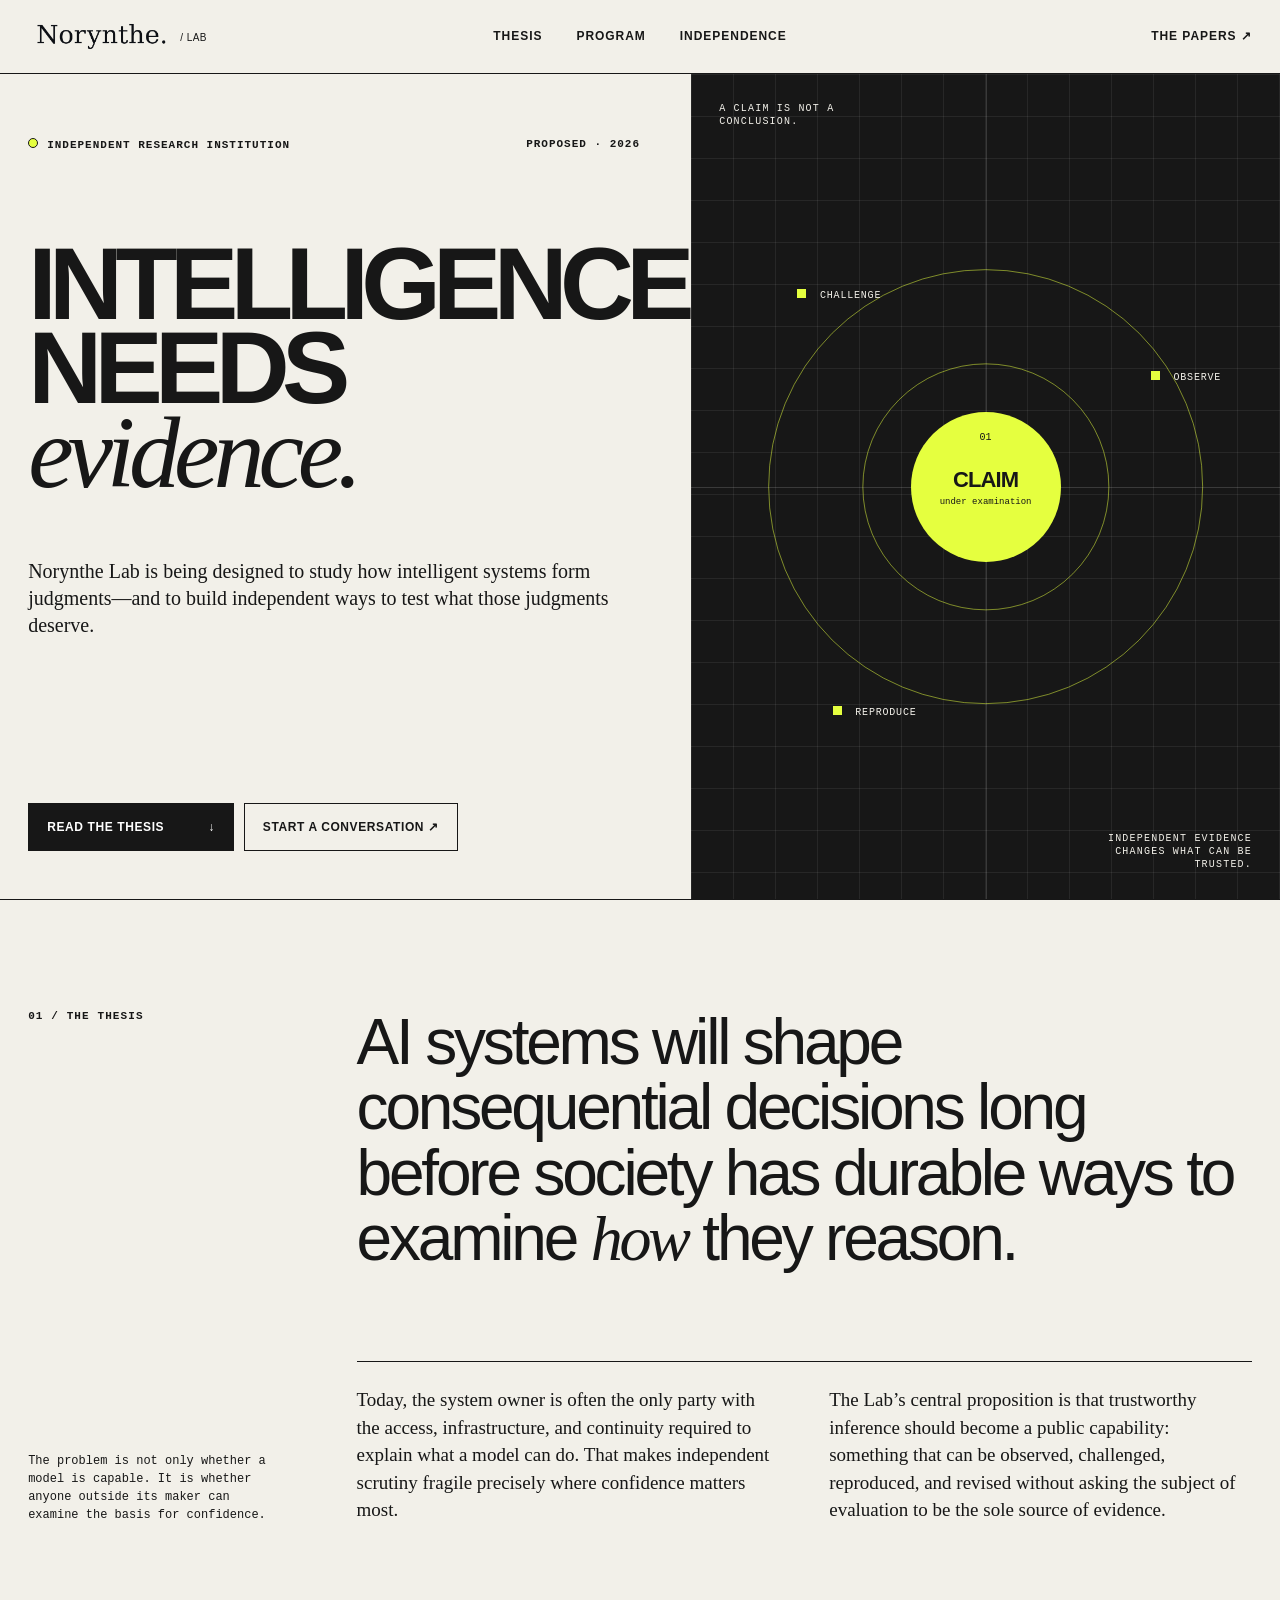
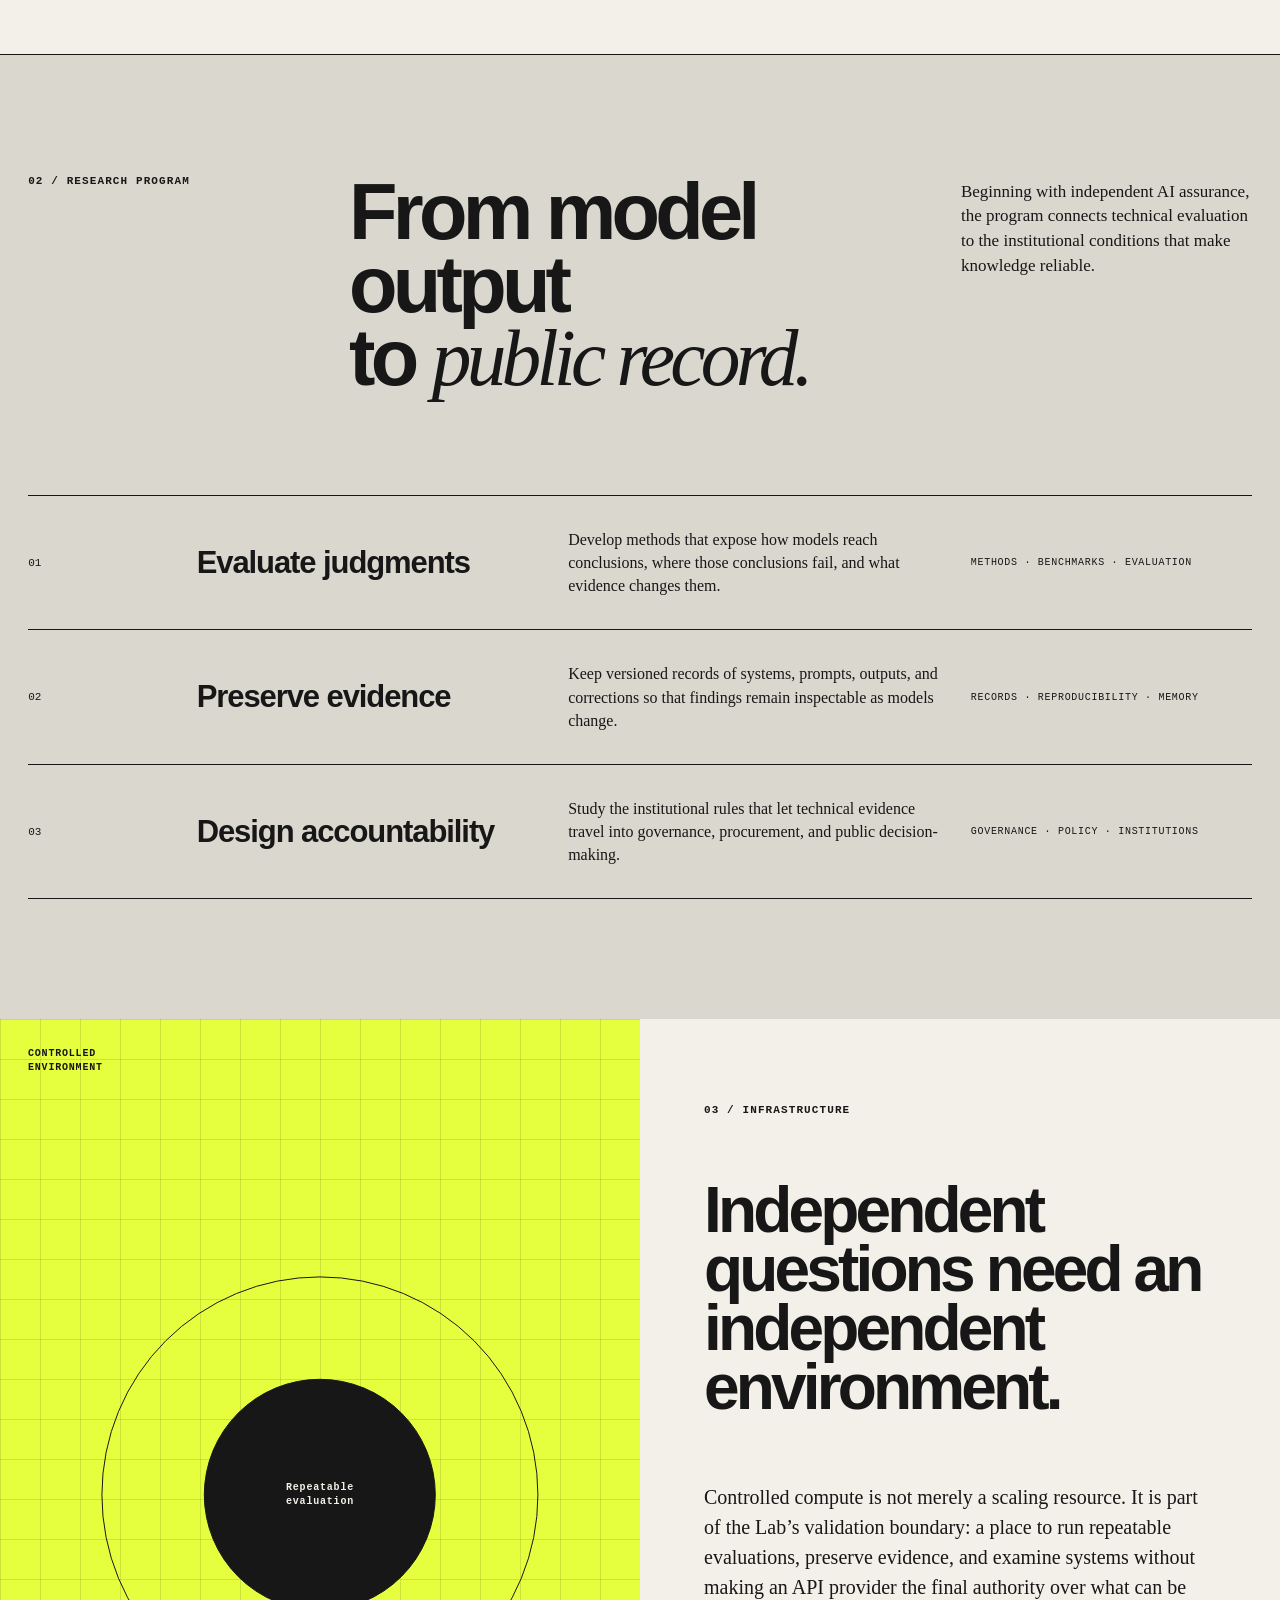
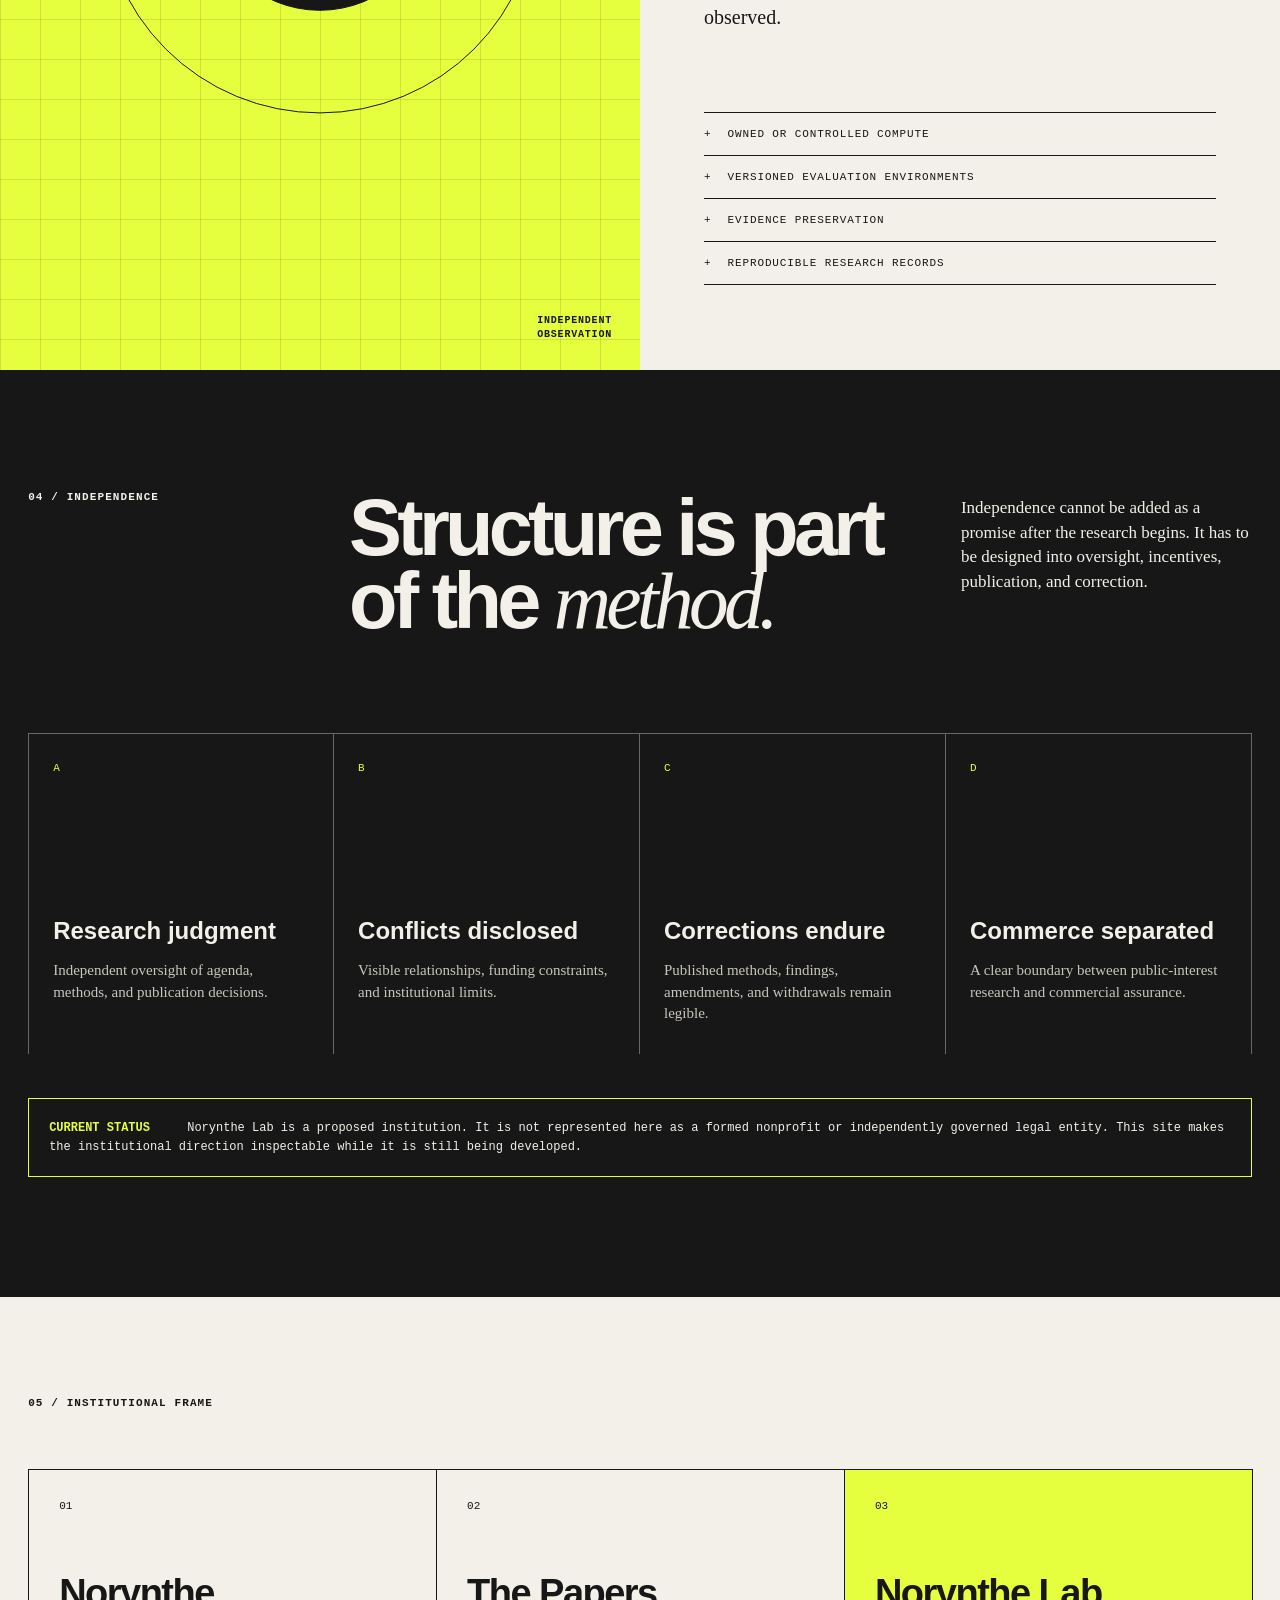
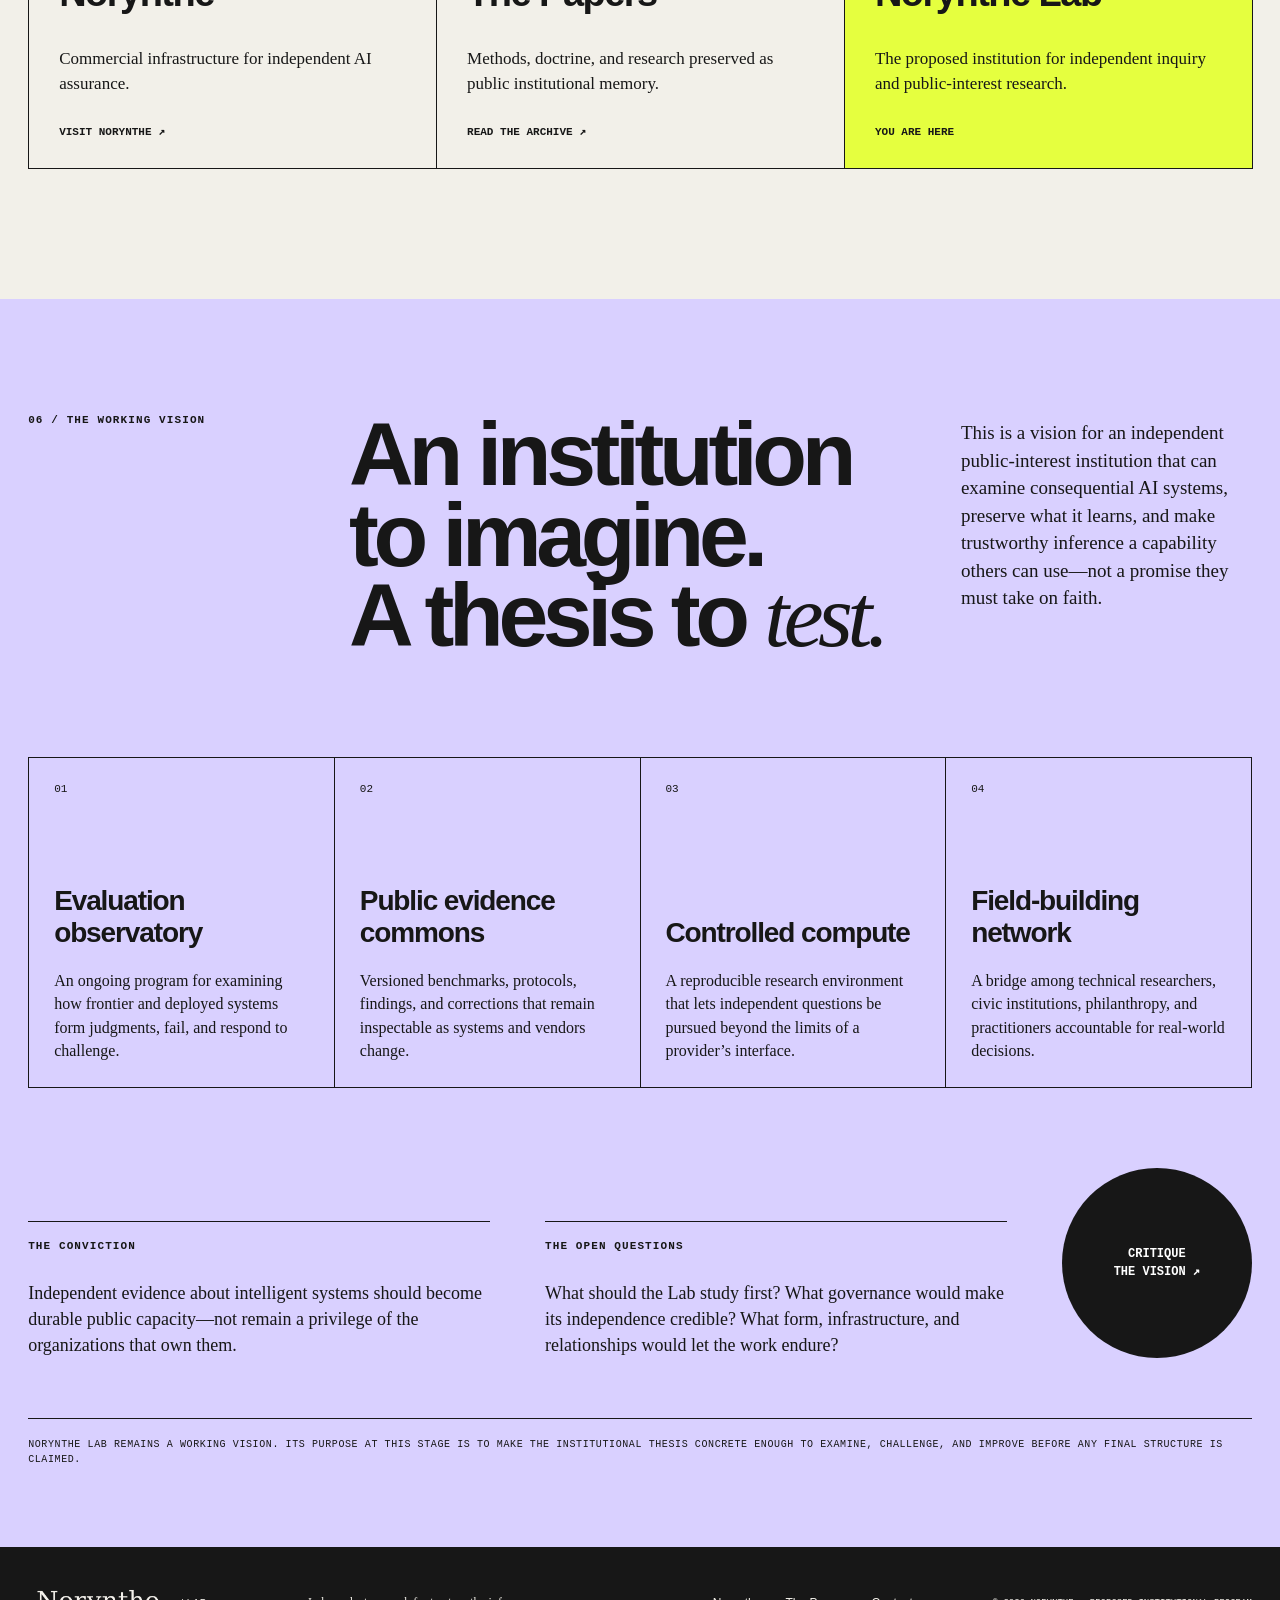
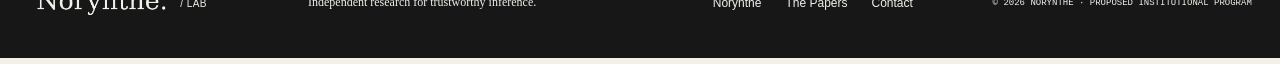
==== commit 9a78b53d: "Frame the Lab as a working vision" ====
--- a/index.html
+++ b/index.html
@@ -1,7 +1,7 @@
 <!doctype html><html lang="en"><head>
 <meta charset="utf-8"><meta name="viewport" content="width=device-width,initial-scale=1"><link rel="icon" href="favicon.png">
 <title>Norynthe Lab — Independent research for trustworthy inference</title><meta name="description" content="A proposed independent research institution studying how intelligent systems form judgments—and how those judgments can be tested.">
-<meta property="og:title" content="Intelligence needs evidence. — Norynthe Lab"><meta property="og:description" content="Independent research for trustworthy inference."><meta property="og:image" content="https://lab.norynthe.com/og.png"><meta name="twitter:card" content="summary_large_image"><link rel="stylesheet" href="styles.css?v=proposal-1">
+<meta property="og:title" content="Intelligence needs evidence. — Norynthe Lab"><meta property="og:description" content="Independent research for trustworthy inference."><meta property="og:image" content="https://lab.norynthe.com/og.png"><meta name="twitter:card" content="summary_large_image"><link rel="stylesheet" href="styles.css?v=vision-1">
 </head><body><main>
 <header class="site-header"><a class="wordmark" href="#top" aria-label="Norynthe Lab home"><img src="norynthe-master.png" alt="Norynthe"><span>/ LAB</span></a><nav><a href="#thesis">Thesis</a><a href="#program">Program</a><a href="#independence">Independence</a></nav><a class="header-link" href="https://papers.norynthe.com/">The Papers ↗</a></header>
 <section class="hero" id="top"><div class="hero-copy"><p class="eyebrow"><span>Independent research institution</span><span>Proposed · 2026</span></p><h1>Intelligence<br>needs <em>evidence.</em></h1><p class="dek">Norynthe Lab is being designed to study how intelligent systems form judgments—and to build independent ways to test what those judgments deserve.</p><div class="hero-actions"><a class="button button-primary" href="#thesis">Read the thesis <span>↓</span></a><a class="button button-quiet" href="mailto:hello@norynthe.com?subject=Norynthe%20Lab">Start a conversation ↗</a></div></div><div class="evidence-field" aria-label="A claim tested against independent evidence"><div class="field-label field-label-top">A claim is not a conclusion.</div><div class="orbit orbit-one"></div><div class="orbit orbit-two"></div><div class="axis axis-x"></div><div class="axis axis-y"></div><div class="evidence-core"><span>01</span><strong>CLAIM</strong><small>under examination</small></div><div class="datum datum-a"><i></i> challenge</div><div class="datum datum-b"><i></i> observe</div><div class="datum datum-c"><i></i> reproduce</div><div class="field-label field-label-bottom">Independent evidence changes what can be trusted.</div></div></section>
@@ -13,6 +13,6 @@
 <section class="infrastructure"><div class="infra-visual"><span>CONTROLLED<br>ENVIRONMENT</span><b>INDEPENDENT<br>OBSERVATION</b><i>Repeatable<br>evaluation</i></div><div class="infra-copy"><p class="section-tag">03 / Infrastructure</p><h2>Independent questions need an independent environment.</h2><p>Controlled compute is not merely a scaling resource. It is part of the Lab’s validation boundary: a place to run repeatable evaluations, preserve evidence, and examine systems without making an API provider the final authority over what can be observed.</p><ul><li>Owned or controlled compute</li><li>Versioned evaluation environments</li><li>Evidence preservation</li><li>Reproducible research records</li></ul></div></section>
 <section class="independence" id="independence"><div class="section-head inverse"><p class="section-tag">04 / Independence</p><h2>Structure is part<br>of the <em>method.</em></h2><p>Independence cannot be added as a promise after the research begins. It has to be designed into oversight, incentives, publication, and correction.</p></div><div class="principles"><div><span>A</span><strong>Research judgment</strong><p>Independent oversight of agenda, methods, and publication decisions.</p></div><div><span>B</span><strong>Conflicts disclosed</strong><p>Visible relationships, funding constraints, and institutional limits.</p></div><div><span>C</span><strong>Corrections endure</strong><p>Published methods, findings, amendments, and withdrawals remain legible.</p></div><div><span>D</span><strong>Commerce separated</strong><p>A clear boundary between public-interest research and commercial assurance.</p></div></div><p class="status-note"><b>Current status</b> Norynthe Lab is a proposed institution. It is not represented here as a formed nonprofit or independently governed legal entity. This site makes the institutional direction inspectable while it is still being developed.</p></section>
 <section class="ecosystem"><p class="section-tag">05 / Institutional frame</p><div class="ecosystem-grid"><div><span>01</span><h3>Norynthe</h3><p>Commercial infrastructure for independent AI assurance.</p><a href="https://norynthe.com/">Visit Norynthe ↗</a></div><div><span>02</span><h3>The Papers</h3><p>Methods, doctrine, and research preserved as public institutional memory.</p><a href="https://papers.norynthe.com/">Read the archive ↗</a></div><div class="active"><span>03</span><h3>Norynthe Lab</h3><p>The proposed institution for independent inquiry and public-interest research.</p><b>You are here</b></div></div></section>
-<section class="proposal" id="proposal"><div class="proposal-intro"><p class="section-tag">06 / The founding proposition</p><h2>Build the institution<br>that <em>evidence will need.</em></h2><p class="proposal-lead">The proposal is to create an independent public-interest institution that can examine consequential AI systems, preserve what it learns, and make trustworthy inference a capability others can use—not a promise they must take on faith.</p></div><div class="build-grid"><article><span>01</span><h3>Evaluation observatory</h3><p>An ongoing program for examining how frontier and deployed systems form judgments, fail, and respond to challenge.</p></article><article><span>02</span><h3>Public evidence commons</h3><p>Versioned benchmarks, protocols, findings, and corrections that remain inspectable as systems and vendors change.</p></article><article><span>03</span><h3>Controlled compute</h3><p>A reproducible research environment that lets independent questions be pursued beyond the limits of a provider’s interface.</p></article><article><span>04</span><h3>Field-building network</h3><p>A bridge among technical researchers, civic institutions, philanthropy, and practitioners accountable for real-world decisions.</p></article></div><div class="founding-ask"><div><p class="section-tag">The immediate work</p><p>Test the institutional thesis. Define the first research program. Recruit an independent governance circle. Scope the infrastructure and capital required to begin.</p></div><div><p class="section-tag">Who we want at the table</p><p>Researchers, institutional designers, public-interest technologists, and philanthropic partners prepared to build durable capacity—not another short-lived AI initiative.</p></div><a class="round-link" href="mailto:hello@norynthe.com?subject=Norynthe%20Lab%20founding%20brief">Discuss the<br>founding brief ↗</a></div><p class="proposal-note">Norynthe Lab remains a proposal under development. This is an invitation to test the institution before its structure, governance, or funding model is finalized.</p></section>
+<section class="proposal" id="proposal"><div class="proposal-intro"><p class="section-tag">06 / The working vision</p><h2>An institution to imagine.<br>A thesis to <em>test.</em></h2><p class="proposal-lead">This is a vision for an independent public-interest institution that can examine consequential AI systems, preserve what it learns, and make trustworthy inference a capability others can use—not a promise they must take on faith.</p></div><div class="build-grid"><article><span>01</span><h3>Evaluation observatory</h3><p>An ongoing program for examining how frontier and deployed systems form judgments, fail, and respond to challenge.</p></article><article><span>02</span><h3>Public evidence commons</h3><p>Versioned benchmarks, protocols, findings, and corrections that remain inspectable as systems and vendors change.</p></article><article><span>03</span><h3>Controlled compute</h3><p>A reproducible research environment that lets independent questions be pursued beyond the limits of a provider’s interface.</p></article><article><span>04</span><h3>Field-building network</h3><p>A bridge among technical researchers, civic institutions, philanthropy, and practitioners accountable for real-world decisions.</p></article></div><div class="founding-ask"><div><p class="section-tag">The conviction</p><p>Independent evidence about intelligent systems should become durable public capacity—not remain a privilege of the organizations that own them.</p></div><div><p class="section-tag">The open questions</p><p>What should the Lab study first? What governance would make its independence credible? What form, infrastructure, and relationships would let the work endure?</p></div><a class="round-link" href="mailto:hello@norynthe.com?subject=Norynthe%20Lab%20vision%20critique">Critique<br>the vision ↗</a></div><p class="proposal-note">Norynthe Lab remains a working vision. Its purpose at this stage is to make the institutional thesis concrete enough to examine, challenge, and improve before any final structure is claimed.</p></section>
 <footer><a class="wordmark footer-wordmark" href="#top" aria-label="Norynthe Lab home"><img src="norynthe-master.png" alt="Norynthe"><span>/ LAB</span></a><p>Independent research for trustworthy inference.</p><div><a href="https://norynthe.com/">Norynthe</a><a href="https://papers.norynthe.com/">The Papers</a><a href="mailto:hello@norynthe.com">Contact</a></div><small>© 2026 Norynthe · Proposed institutional program</small></footer>
 </main></body></html>
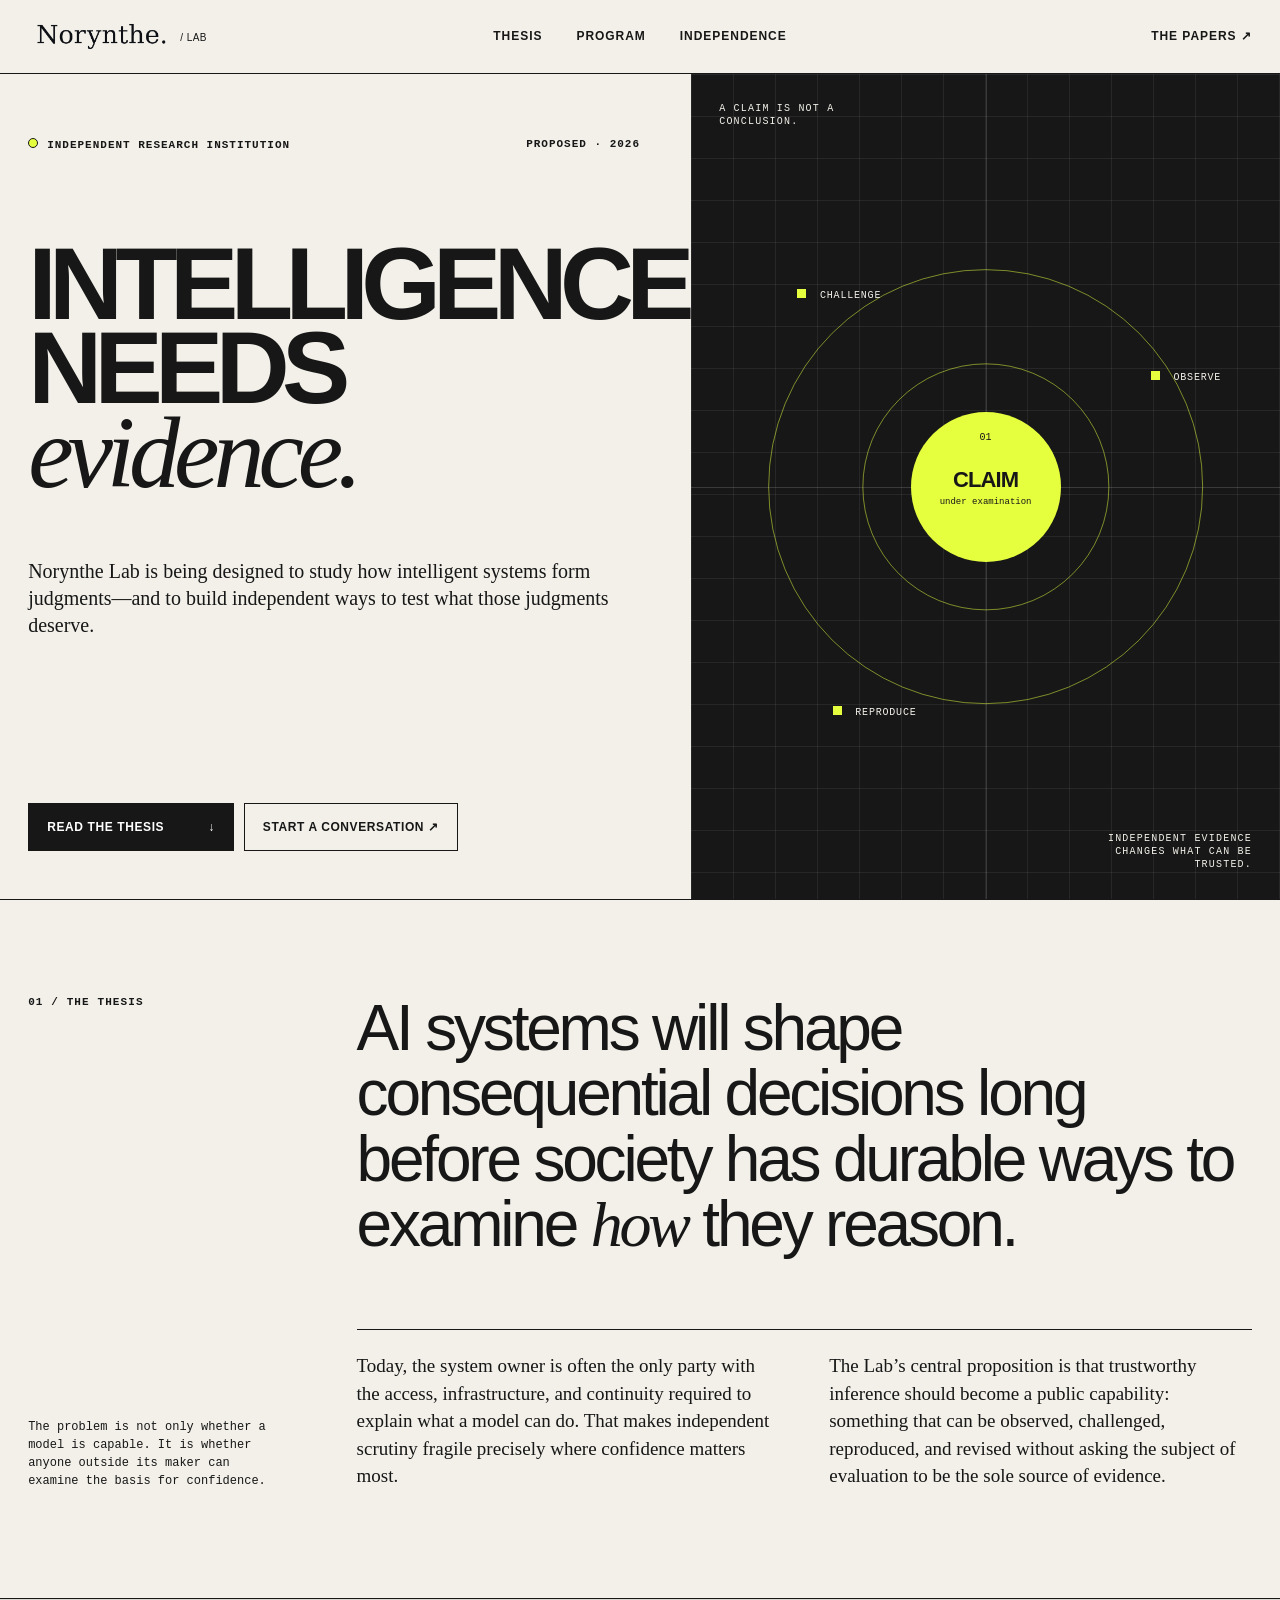
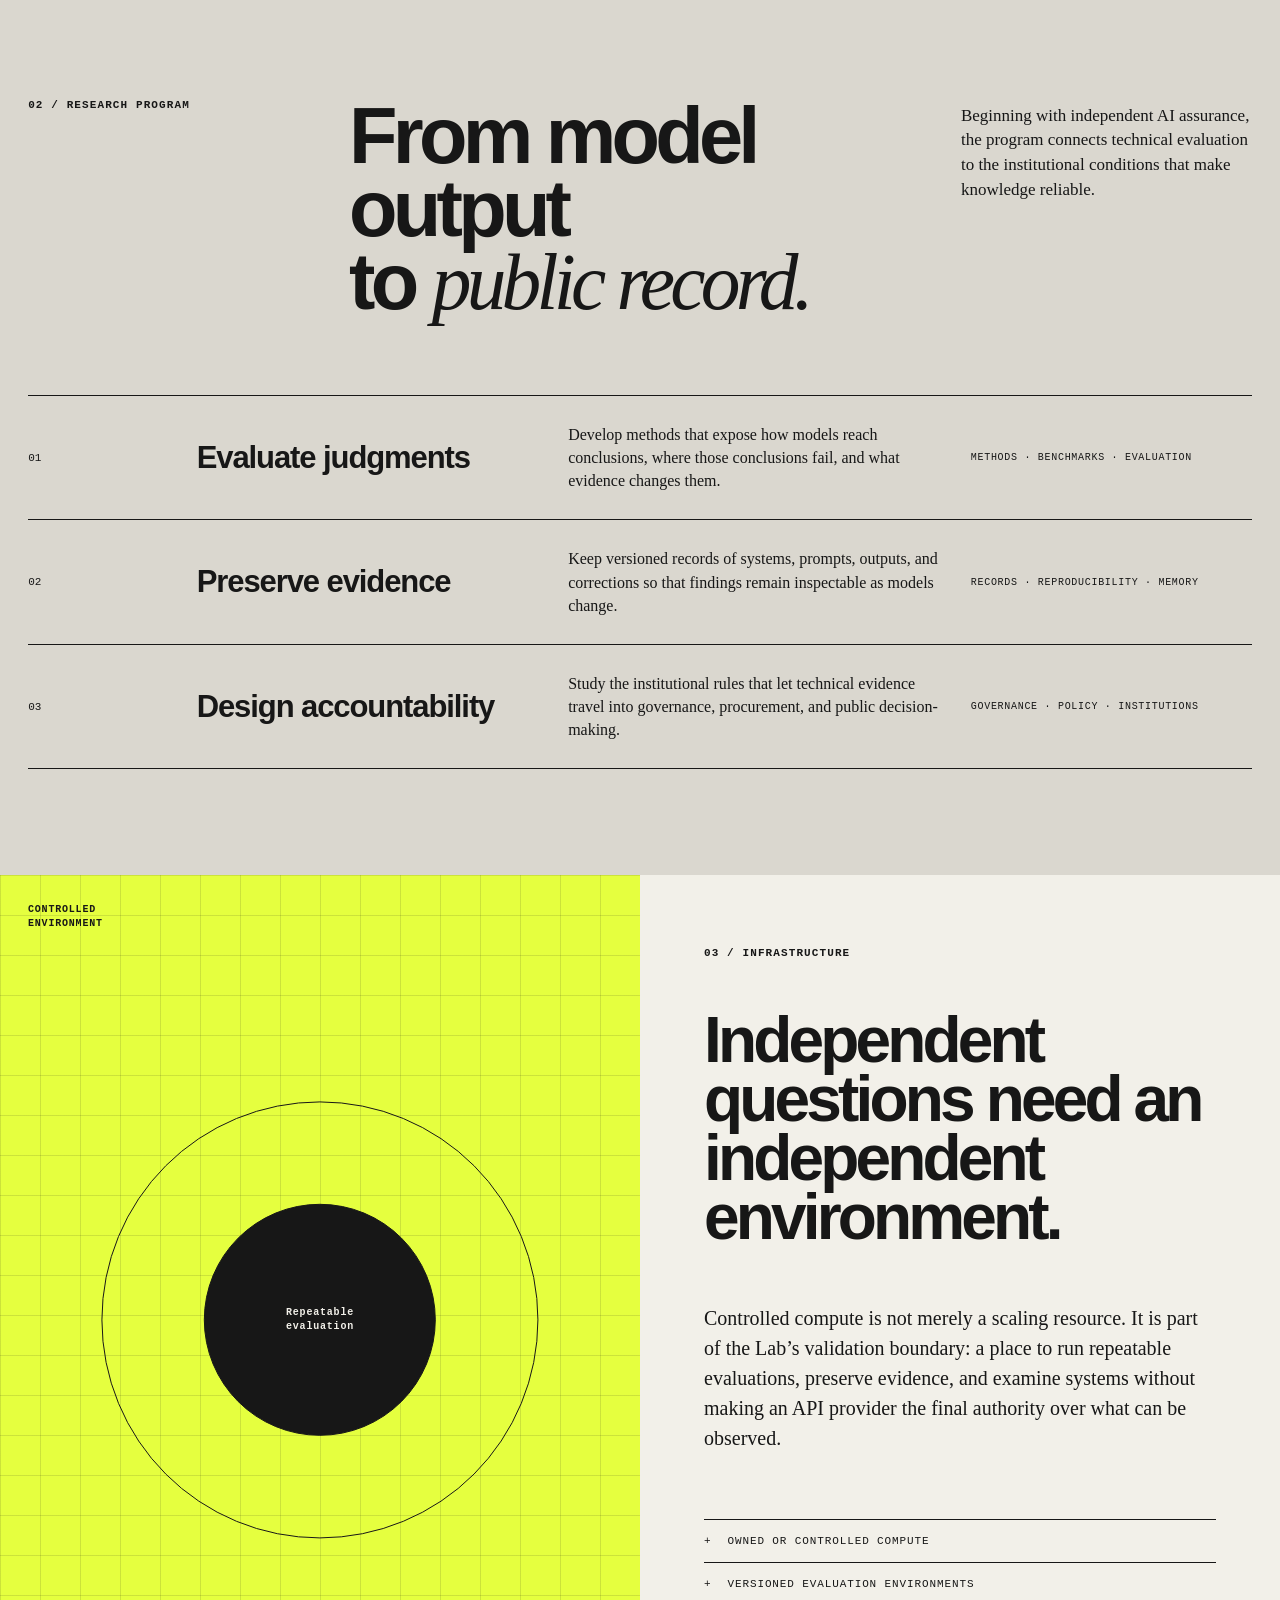
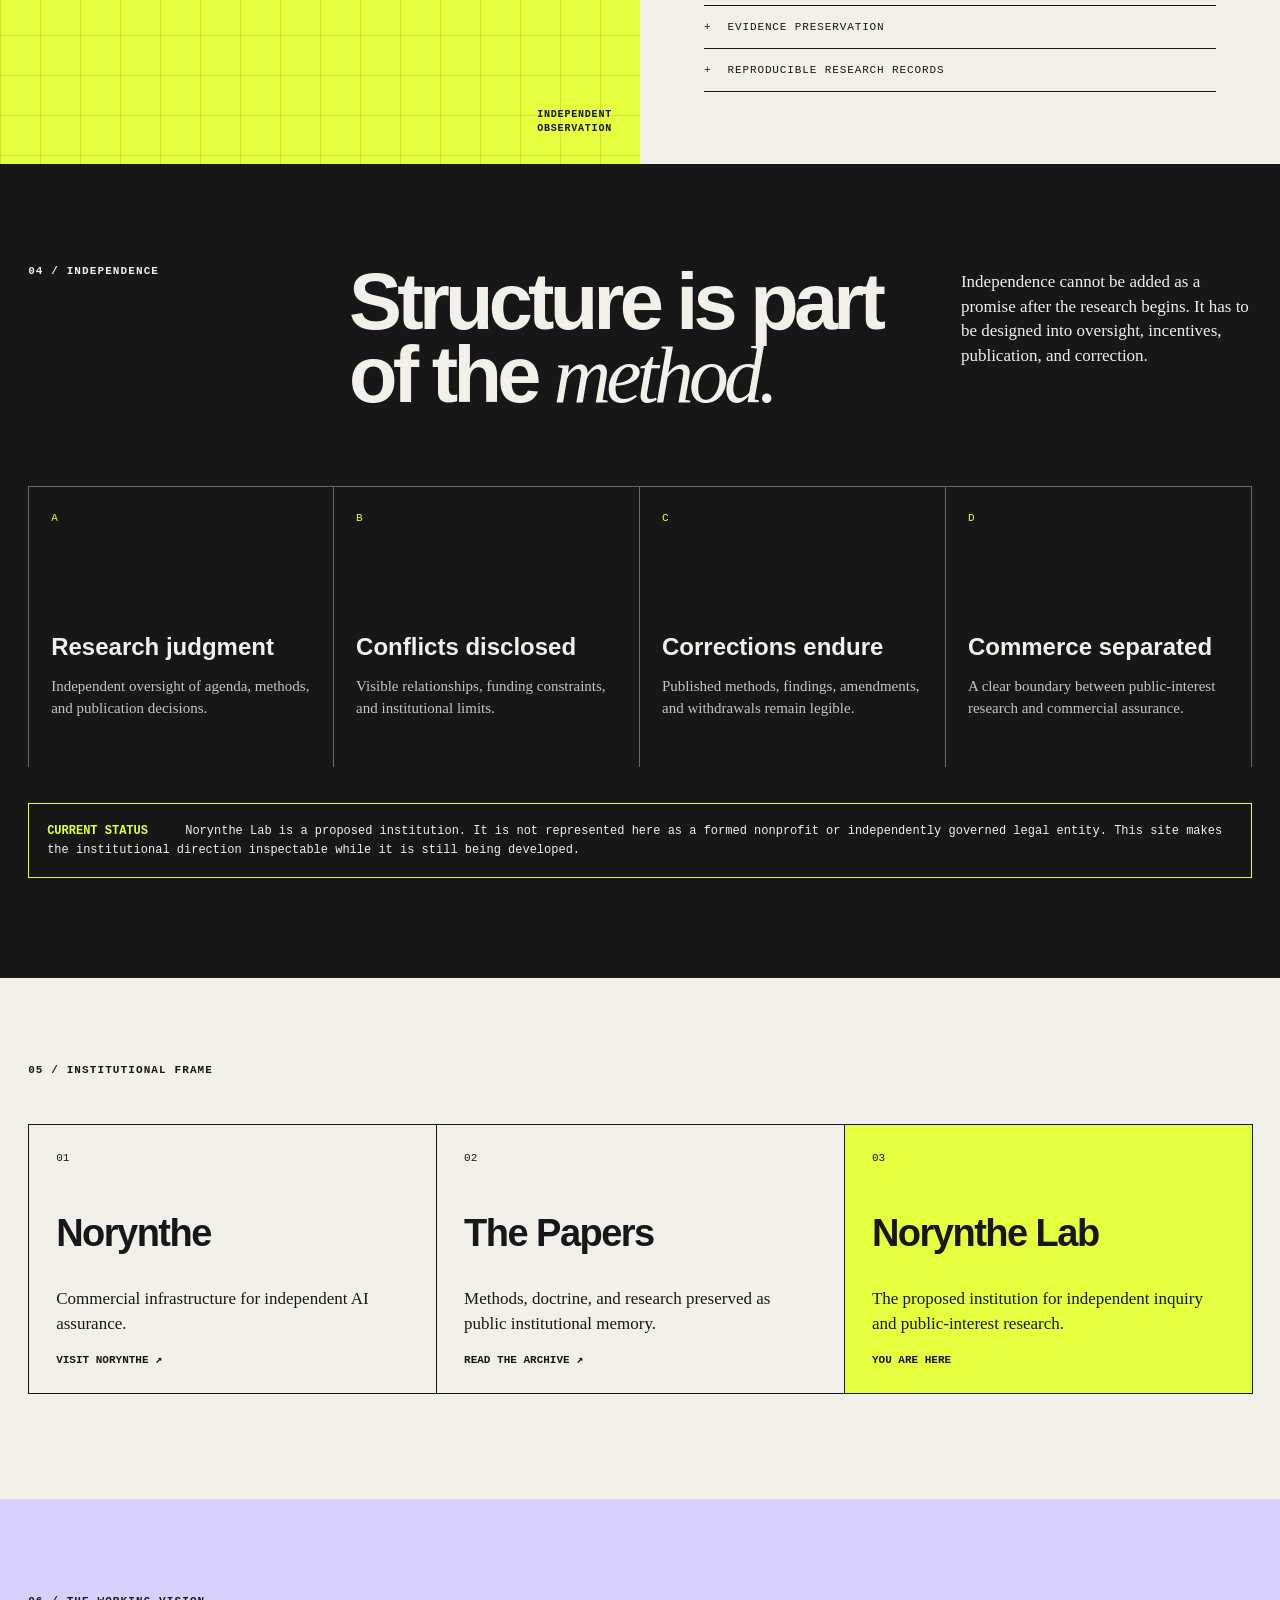
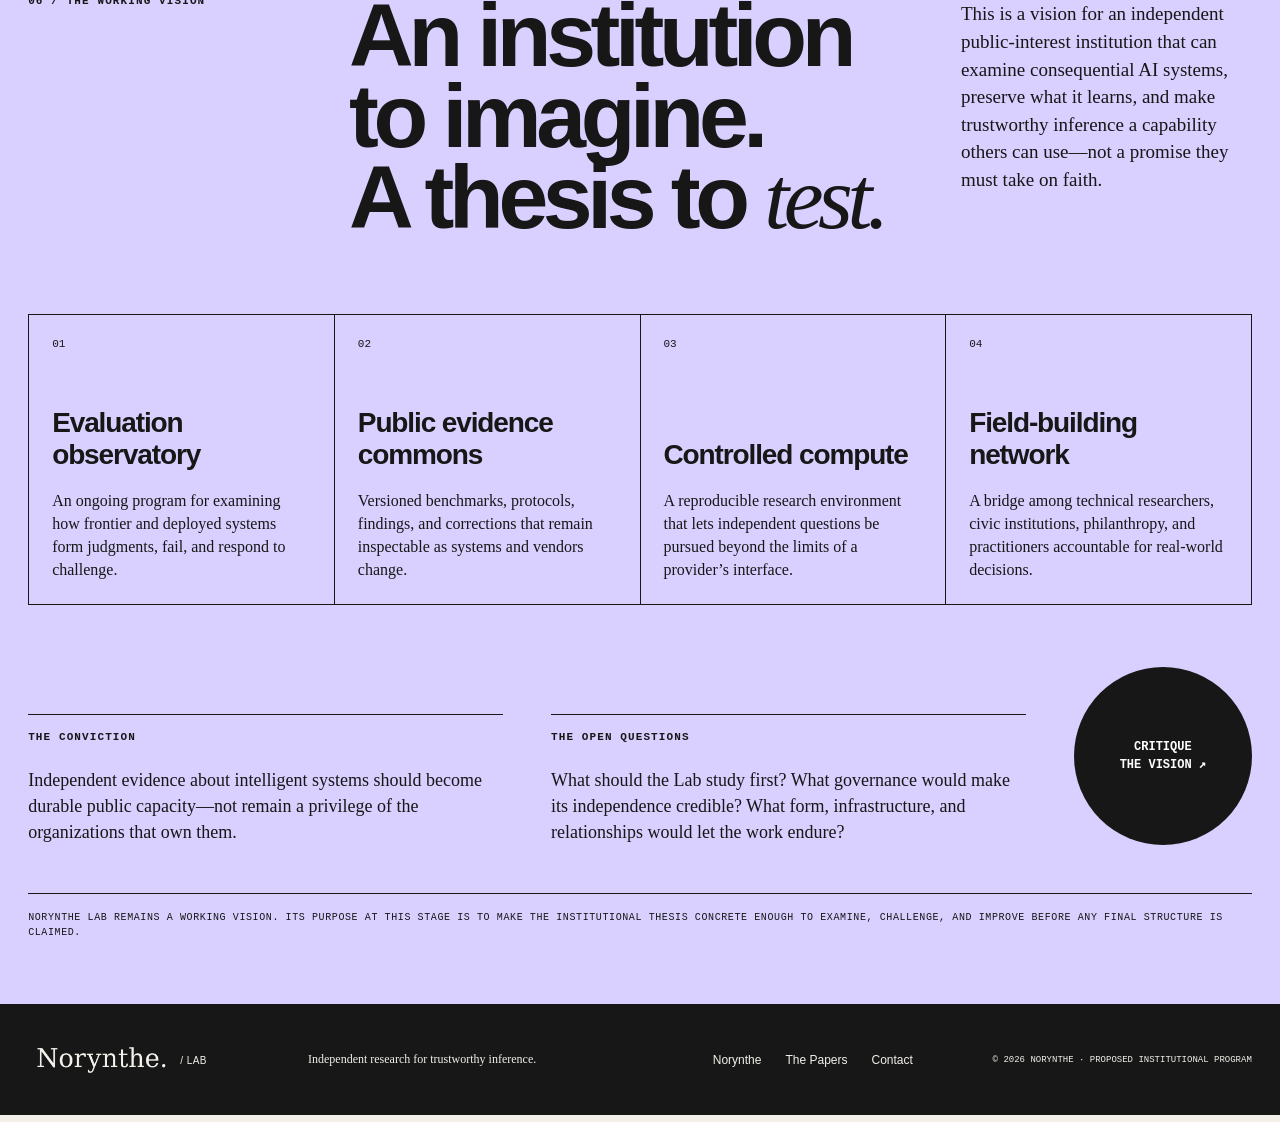
==== commit 757d29e0: "Polish responsive spacing and section rhythm" ====
--- a/index.html
+++ b/index.html
@@ -1,7 +1,7 @@
 <!doctype html><html lang="en"><head>
 <meta charset="utf-8"><meta name="viewport" content="width=device-width,initial-scale=1"><link rel="icon" href="favicon.png">
 <title>Norynthe Lab — Independent research for trustworthy inference</title><meta name="description" content="A proposed independent research institution studying how intelligent systems form judgments—and how those judgments can be tested.">
-<meta property="og:title" content="Intelligence needs evidence. — Norynthe Lab"><meta property="og:description" content="Independent research for trustworthy inference."><meta property="og:image" content="https://lab.norynthe.com/og.png"><meta name="twitter:card" content="summary_large_image"><link rel="stylesheet" href="styles.css?v=vision-1">
+<meta property="og:title" content="Intelligence needs evidence. — Norynthe Lab"><meta property="og:description" content="Independent research for trustworthy inference."><meta property="og:image" content="https://lab.norynthe.com/og.png"><meta name="twitter:card" content="summary_large_image"><link rel="stylesheet" href="styles.css?v=spacing-1">
 </head><body><main>
 <header class="site-header"><a class="wordmark" href="#top" aria-label="Norynthe Lab home"><img src="norynthe-master.png" alt="Norynthe"><span>/ LAB</span></a><nav><a href="#thesis">Thesis</a><a href="#program">Program</a><a href="#independence">Independence</a></nav><a class="header-link" href="https://papers.norynthe.com/">The Papers ↗</a></header>
 <section class="hero" id="top"><div class="hero-copy"><p class="eyebrow"><span>Independent research institution</span><span>Proposed · 2026</span></p><h1>Intelligence<br>needs <em>evidence.</em></h1><p class="dek">Norynthe Lab is being designed to study how intelligent systems form judgments—and to build independent ways to test what those judgments deserve.</p><div class="hero-actions"><a class="button button-primary" href="#thesis">Read the thesis <span>↓</span></a><a class="button button-quiet" href="mailto:hello@norynthe.com?subject=Norynthe%20Lab">Start a conversation ↗</a></div></div><div class="evidence-field" aria-label="A claim tested against independent evidence"><div class="field-label field-label-top">A claim is not a conclusion.</div><div class="orbit orbit-one"></div><div class="orbit orbit-two"></div><div class="axis axis-x"></div><div class="axis axis-y"></div><div class="evidence-core"><span>01</span><strong>CLAIM</strong><small>under examination</small></div><div class="datum datum-a"><i></i> challenge</div><div class="datum datum-b"><i></i> observe</div><div class="datum datum-c"><i></i> reproduce</div><div class="field-label field-label-bottom">Independent evidence changes what can be trusted.</div></div></section>
--- a/styles.css
+++ b/styles.css
@@ -9,13 +9,13 @@
 .dek{font-family:Georgia,'Times New Roman',serif;font-size:clamp(20px,1.55vw,28px);line-height:1.35;max-width:650px;margin:clamp(40px,7vh,80px) 0 38px}.hero-actions{display:flex;gap:10px;flex-wrap:wrap;margin-top:auto}.button{display:inline-flex;justify-content:space-between;gap:44px;align-items:center;padding:16px 18px;border:1px solid var(--ink);font-size:12px;font-weight:700;text-transform:uppercase;letter-spacing:.05em}.button-primary{background:var(--ink);color:white}.button-primary:hover{background:var(--signal);color:var(--ink)}.button-quiet:hover{background:#fff}
 .evidence-field{position:relative;overflow:hidden;background:var(--ink);color:var(--paper);min-height:630px}.evidence-field:before{content:"";position:absolute;inset:0;background-image:linear-gradient(rgba(255,255,255,.07) 1px,transparent 1px),linear-gradient(90deg,rgba(255,255,255,.07) 1px,transparent 1px);background-size:42px 42px}.field-label{position:absolute;z-index:4;font:10px/1.3 monospace;letter-spacing:.12em;text-transform:uppercase;max-width:200px}.field-label-top{top:28px;left:28px}.field-label-bottom{bottom:28px;right:28px;text-align:right}.orbit{position:absolute;border:1px solid rgba(229,255,63,.5);border-radius:50%;left:50%;top:50%;transform:translate(-50%,-50%)}.orbit-one{width:42%;aspect-ratio:1}.orbit-two{width:74%;aspect-ratio:1}.axis{position:absolute;background:rgba(255,255,255,.15)}.axis-x{height:1px;width:100%;top:50%}.axis-y{width:1px;height:100%;left:50%}.evidence-core{position:absolute;z-index:3;left:50%;top:50%;transform:translate(-50%,-50%);width:150px;height:150px;border-radius:50%;background:var(--signal);color:var(--ink);display:flex;flex-direction:column;align-items:center;justify-content:center;text-align:center}.evidence-core span{font:10px monospace;position:absolute;top:20px}.evidence-core strong{font-size:22px;letter-spacing:-.04em}.evidence-core small{font:9px monospace;margin-top:4px}.datum{position:absolute;z-index:3;font:10px monospace;text-transform:uppercase;letter-spacing:.08em}.datum i{display:inline-block;width:9px;height:9px;background:var(--signal);margin-right:7px}.datum-a{top:26%;left:18%}.datum-b{top:36%;right:10%}.datum-c{bottom:22%;left:24%}
 .section-tag{font:700 11px monospace;text-transform:uppercase;letter-spacing:.1em;margin:0}.statement{font-size:clamp(38px,5vw,78px);line-height:1.02;letter-spacing:-.05em;margin:0;max-width:1200px}.statement em,h2 em{font-family:Georgia,serif;font-weight:400}
-.thesis{padding:110px 2.2vw 130px;display:grid;grid-template-columns:1fr 3fr;gap:30px;border-bottom:1px solid var(--ink)}.thesis aside{display:flex;flex-direction:column;justify-content:space-between}.margin-note{font:12px/1.5 monospace;max-width:240px;margin:70px 0 0}.thesis-grid{display:grid;grid-template-columns:1fr 1fr;gap:50px;margin-top:90px;padding-top:24px;border-top:1px solid var(--ink)}.thesis-grid p{font-family:Georgia,serif;font-size:19px;line-height:1.45;margin:0}
-.program{background:#dad7cf;padding:120px 2.2vw}.section-head{display:grid;grid-template-columns:1fr 2fr 1fr;gap:30px;align-items:start}.section-head h2,.infra-copy h2,.engage h2{font-size:clamp(46px,6.2vw,96px);line-height:.92;letter-spacing:-.06em;margin:0;font-weight:750}.section-head>p:last-child{font:17px/1.45 Georgia,serif;max-width:360px;margin:5px 0 0}.program-list{margin-top:100px;border-top:1px solid var(--ink)}.program-list article{display:grid;grid-template-columns:.45fr 1.1fr 1.2fr .9fr;gap:28px;align-items:center;padding:32px 0;border-bottom:1px solid var(--ink)}.program-number{font:11px monospace}.program-list h3{font-size:31px;letter-spacing:-.035em;margin:0}.program-list p{font:16px/1.45 Georgia,serif;margin:0}.program-list small{font:10px/1.5 monospace;text-transform:uppercase;letter-spacing:.07em}
-.infrastructure{display:grid;grid-template-columns:1fr 1fr;min-height:820px;border-bottom:1px solid var(--ink)}.infra-visual{position:relative;overflow:hidden;background:var(--signal);background-image:linear-gradient(rgba(23,23,23,.12) 1px,transparent 1px),linear-gradient(90deg,rgba(23,23,23,.12) 1px,transparent 1px);background-size:40px 40px}.infra-visual:before,.infra-visual:after{content:"";position:absolute;border:1px solid var(--ink);border-radius:50%;left:50%;top:50%;transform:translate(-50%,-50%)}.infra-visual:before{width:68%;aspect-ratio:1}.infra-visual:after{width:36%;aspect-ratio:1;background:var(--ink)}.infra-visual span,.infra-visual b,.infra-visual i{position:absolute;z-index:2;font:700 10px/1.4 monospace;letter-spacing:.08em}.infra-visual span{top:28px;left:28px}.infra-visual b{right:28px;bottom:28px;text-align:right}.infra-visual i{left:50%;top:50%;transform:translate(-50%,-50%);color:var(--paper);font-style:normal;text-align:center}.infra-copy{padding:85px 5vw;display:flex;flex-direction:column;justify-content:center}.infra-copy h2{font-size:clamp(48px,5vw,82px);margin:65px 0 45px}.infra-copy>p:not(.section-tag){font:20px/1.5 Georgia,serif;max-width:680px}.infra-copy ul{list-style:none;margin:60px 0 0;padding:0;border-top:1px solid var(--ink)}.infra-copy li{padding:15px 0;border-bottom:1px solid var(--ink);font:11px monospace;text-transform:uppercase;letter-spacing:.08em}.infra-copy li:before{content:"+";margin-right:16px}
-.independence{background:var(--ink);color:var(--paper);padding:120px 2.2vw}.inverse{border-bottom:1px solid rgba(255,255,255,.35);padding-bottom:95px}.principles{display:grid;grid-template-columns:repeat(4,1fr);margin-top:0}.principles>div{min-height:320px;padding:28px 24px;border-right:1px solid rgba(255,255,255,.35);display:flex;flex-direction:column}.principles>div:first-child{border-left:1px solid rgba(255,255,255,.35)}.principles span{font:11px monospace;color:var(--signal)}.principles strong{font-size:24px;margin-top:auto}.principles p{font:15px/1.45 Georgia,serif;min-height:66px;margin-bottom:0;color:#c8c5bc}.status-note{border:1px solid var(--signal);padding:20px;margin:44px 0 0;font:12px/1.55 monospace}.status-note b{color:var(--signal);text-transform:uppercase;margin-right:30px}
-.ecosystem{padding:100px 2.2vw 130px}.ecosystem-grid{display:grid;grid-template-columns:repeat(3,1fr);margin-top:60px}.ecosystem-grid>div{padding:30px;min-height:300px;border:1px solid var(--ink);margin-right:-1px;display:flex;flex-direction:column}.ecosystem-grid span{font:11px monospace}.ecosystem-grid h3{font-size:38px;letter-spacing:-.04em;margin:60px 0 15px}.ecosystem-grid p{font:17px/1.45 Georgia,serif;max-width:350px}.ecosystem-grid a,.ecosystem-grid b{font:700 11px monospace;text-transform:uppercase;margin-top:auto}.ecosystem-grid .active{background:var(--signal)}
-.proposal{padding:115px 2.2vw 80px;background:#d9d0ff}.proposal-intro{display:grid;grid-template-columns:1fr 2fr 1fr;gap:30px;align-items:start}.proposal h2{font-size:clamp(52px,7vw,112px);line-height:.9;letter-spacing:-.06em;margin:0}.proposal-lead{font:19px/1.45 Georgia,serif;margin:5px 0 0}.build-grid{display:grid;grid-template-columns:repeat(4,1fr);margin-top:100px;border-top:1px solid var(--ink);border-left:1px solid var(--ink)}.build-grid article{min-height:330px;padding:25px;display:flex;flex-direction:column;border-right:1px solid var(--ink);border-bottom:1px solid var(--ink)}.build-grid span{font:11px monospace}.build-grid h3{font-size:28px;letter-spacing:-.04em;margin:auto 0 20px}.build-grid p{font:16px/1.45 Georgia,serif;margin:0;min-height:92px}.founding-ask{display:grid;grid-template-columns:1fr 1fr auto;gap:55px;align-items:end;padding:80px 0 60px}.founding-ask>div{border-top:1px solid var(--ink);padding-top:18px}.founding-ask>div>p:last-child{font:18px/1.45 Georgia,serif;max-width:460px;margin:28px 0 0}.round-link{flex:none;width:190px;height:190px;border-radius:50%;background:var(--ink);color:white;display:flex;align-items:center;justify-content:center;text-align:center;font:700 12px/1.5 monospace;text-transform:uppercase}.round-link:hover{background:var(--signal);color:var(--ink)}.proposal-note{border-top:1px solid var(--ink);padding-top:18px;margin:0;font:10px/1.5 monospace;text-transform:uppercase;letter-spacing:.06em}
+.thesis{padding:96px 2.2vw 108px;display:grid;grid-template-columns:1fr 3fr;gap:30px;border-bottom:1px solid var(--ink)}.thesis aside{display:flex;flex-direction:column;justify-content:space-between}.margin-note{font:12px/1.5 monospace;max-width:240px;margin:56px 0 0}.thesis-grid{display:grid;grid-template-columns:1fr 1fr;gap:50px;margin-top:72px;padding-top:22px;border-top:1px solid var(--ink)}.thesis-grid p{font-family:Georgia,serif;font-size:19px;line-height:1.45;margin:0}
+.program{background:#dad7cf;padding:100px 2.2vw 106px}.section-head{display:grid;grid-template-columns:1fr 2fr 1fr;gap:30px;align-items:start}.section-head h2,.infra-copy h2{font-size:clamp(46px,6.2vw,96px);line-height:.92;letter-spacing:-.06em;margin:0;font-weight:750}.section-head>p:last-child{font:17px/1.45 Georgia,serif;max-width:360px;margin:5px 0 0}.program-list{margin-top:76px;border-top:1px solid var(--ink)}.program-list article{display:grid;grid-template-columns:.45fr 1.1fr 1.2fr .9fr;gap:28px;align-items:center;padding:27px 0;border-bottom:1px solid var(--ink)}.program-number{font:11px monospace}.program-list h3{font-size:31px;letter-spacing:-.035em;margin:0}.program-list p{font:16px/1.45 Georgia,serif;margin:0}.program-list small{font:10px/1.5 monospace;text-transform:uppercase;letter-spacing:.07em}
+.infrastructure{display:grid;grid-template-columns:1fr 1fr;min-height:760px;border-bottom:1px solid var(--ink)}.infra-visual{position:relative;overflow:hidden;background:var(--signal);background-image:linear-gradient(rgba(23,23,23,.12) 1px,transparent 1px),linear-gradient(90deg,rgba(23,23,23,.12) 1px,transparent 1px);background-size:40px 40px}.infra-visual:before,.infra-visual:after{content:"";position:absolute;border:1px solid var(--ink);border-radius:50%;left:50%;top:50%;transform:translate(-50%,-50%)}.infra-visual:before{width:68%;aspect-ratio:1}.infra-visual:after{width:36%;aspect-ratio:1;background:var(--ink)}.infra-visual span,.infra-visual b,.infra-visual i{position:absolute;z-index:2;font:700 10px/1.4 monospace;letter-spacing:.08em}.infra-visual span{top:28px;left:28px}.infra-visual b{right:28px;bottom:28px;text-align:right}.infra-visual i{left:50%;top:50%;transform:translate(-50%,-50%);color:var(--paper);font-style:normal;text-align:center}.infra-copy{padding:72px 5vw;display:flex;flex-direction:column;justify-content:center}.infra-copy h2{font-size:clamp(48px,5vw,82px);margin:52px 0 36px}.infra-copy>p:not(.section-tag){font:20px/1.5 Georgia,serif;max-width:680px}.infra-copy ul{list-style:none;margin:46px 0 0;padding:0;border-top:1px solid var(--ink)}.infra-copy li{padding:15px 0;border-bottom:1px solid var(--ink);font:11px monospace;text-transform:uppercase;letter-spacing:.08em}.infra-copy li:before{content:"+";margin-right:16px}
+.independence{background:var(--ink);color:var(--paper);padding:100px 2.2vw}.inverse{border-bottom:1px solid rgba(255,255,255,.35);padding-bottom:74px}.principles{display:grid;grid-template-columns:repeat(4,1fr);margin-top:0}.principles>div{min-height:280px;padding:25px 22px;border-right:1px solid rgba(255,255,255,.35);display:flex;flex-direction:column}.principles>div:first-child{border-left:1px solid rgba(255,255,255,.35)}.principles span{font:11px monospace;color:var(--signal)}.principles strong{font-size:24px;margin-top:auto}.principles p{font:15px/1.45 Georgia,serif;min-height:66px;margin-bottom:0;color:#c8c5bc}.status-note{border:1px solid var(--signal);padding:18px;margin:36px 0 0;font:12px/1.55 monospace}.status-note b{color:var(--signal);text-transform:uppercase;margin-right:30px}
+.ecosystem{padding:86px 2.2vw 105px}.ecosystem-grid{display:grid;grid-template-columns:repeat(3,1fr);margin-top:48px}.ecosystem-grid>div{padding:27px;min-height:270px;border:1px solid var(--ink);margin-right:-1px;display:flex;flex-direction:column}.ecosystem-grid span{font:11px monospace}.ecosystem-grid h3{font-size:38px;letter-spacing:-.04em;margin:48px 0 15px}.ecosystem-grid p{font:17px/1.45 Georgia,serif;max-width:350px}.ecosystem-grid a,.ecosystem-grid b{font:700 11px monospace;text-transform:uppercase;margin-top:auto}.ecosystem-grid .active{background:var(--signal)}
+.proposal{padding:96px 2.2vw 64px;background:#d9d0ff}.proposal-intro{display:grid;grid-template-columns:1fr 2fr 1fr;gap:30px;align-items:start}.proposal h2{font-size:clamp(52px,7vw,112px);line-height:.9;letter-spacing:-.06em;margin:0}.proposal-lead{font:19px/1.45 Georgia,serif;margin:5px 0 0}.build-grid{display:grid;grid-template-columns:repeat(4,1fr);margin-top:76px;border-top:1px solid var(--ink);border-left:1px solid var(--ink)}.build-grid article{min-height:290px;padding:23px;display:flex;flex-direction:column;border-right:1px solid var(--ink);border-bottom:1px solid var(--ink)}.build-grid span{font:11px monospace}.build-grid h3{font-size:28px;letter-spacing:-.04em;margin:auto 0 18px}.build-grid p{font:16px/1.45 Georgia,serif;margin:0;min-height:92px}.founding-ask{display:grid;grid-template-columns:1fr 1fr auto;gap:48px;align-items:end;padding:62px 0 48px}.founding-ask>div{border-top:1px solid var(--ink);padding-top:16px}.founding-ask>div>p:last-child{font:18px/1.45 Georgia,serif;max-width:460px;margin:24px 0 0}.round-link{flex:none;width:178px;height:178px;border-radius:50%;background:var(--ink);color:white;display:flex;align-items:center;justify-content:center;text-align:center;font:700 12px/1.5 monospace;text-transform:uppercase}.round-link:hover{background:var(--signal);color:var(--ink)}.proposal-note{border-top:1px solid var(--ink);padding-top:16px;margin:0;font:10px/1.5 monospace;text-transform:uppercase;letter-spacing:.06em}
 footer{display:grid;grid-template-columns:1fr 1.5fr 1fr auto;gap:30px;align-items:center;padding:36px 2.2vw;background:var(--ink);color:var(--paper);font-size:12px}footer p{font-family:Georgia,serif}footer>div{display:flex;gap:24px}footer small{font:9px monospace;text-transform:uppercase}
-@media(max-width:850px){.site-header{grid-template-columns:1fr auto;padding:0 20px}.site-header nav{display:none}.hero{grid-template-columns:1fr}.hero-copy{min-height:720px;padding:30px 20px 38px}.evidence-field{min-height:590px}.eyebrow{margin-bottom:80px}.thesis,.section-head{grid-template-columns:1fr;padding-left:20px;padding-right:20px}.thesis aside{gap:24px}.margin-note{margin-top:16px}.thesis-grid{grid-template-columns:1fr;margin-top:55px}.program{padding:80px 20px}.program-list{margin-top:60px}.program-list article{grid-template-columns:40px 1fr}.program-list p,.program-list small{grid-column:2}.infrastructure{grid-template-columns:1fr}.infra-visual{min-height:580px}.infra-copy{padding:70px 20px}.principles{grid-template-columns:1fr 1fr}.independence{padding:80px 20px}.principles>div{border:1px solid rgba(255,255,255,.35);margin:0 -1px -1px 0}.ecosystem{padding:75px 20px}.ecosystem-grid{grid-template-columns:1fr}.ecosystem-grid>div{margin-bottom:-1px}.proposal{padding:80px 20px}.proposal-intro{grid-template-columns:1fr}.proposal-lead{max-width:620px}.build-grid{grid-template-columns:1fr 1fr;margin-top:65px}.founding-ask{grid-template-columns:1fr 1fr}.founding-ask .round-link{grid-column:1/-1}.round-link{width:160px;height:160px}footer{grid-template-columns:1fr 1fr;padding:34px 20px}footer small{grid-column:1/-1}}
-@media(max-width:520px){.wordmark{gap:3px}.wordmark img{width:120px}.wordmark span{font-size:9px}.eyebrow span:last-child{display:none}.principles,.build-grid,.founding-ask{grid-template-columns:1fr}.ecosystem-grid h3{margin-top:38px}.section-head h2 br{display:none}.build-grid article{min-height:270px}.founding-ask .round-link{grid-column:auto}footer{grid-template-columns:1fr}footer small{grid-column:auto}.header-link{font-size:10px}}
+@media(max-width:850px){.site-header{grid-template-columns:1fr auto;padding:0 20px}.site-header nav{display:none}.hero{grid-template-columns:1fr}.hero-copy{min-height:680px;padding:30px 20px 34px}.evidence-field{min-height:560px}.eyebrow{margin-bottom:68px}.thesis,.section-head{grid-template-columns:1fr;padding-left:20px;padding-right:20px}.thesis aside{gap:24px}.margin-note{margin-top:16px}.thesis-grid{grid-template-columns:1fr;margin-top:48px}.program{padding:70px 20px 76px}.program-list{margin-top:52px}.program-list article{grid-template-columns:40px 1fr}.program-list p,.program-list small{grid-column:2}.infrastructure{grid-template-columns:1fr}.infra-visual{min-height:520px}.infra-copy{padding:62px 20px}.principles{grid-template-columns:1fr 1fr}.independence{padding:70px 20px}.principles>div{border:1px solid rgba(255,255,255,.35);margin:0 -1px -1px 0}.ecosystem{padding:66px 20px 74px}.ecosystem-grid{grid-template-columns:1fr}.ecosystem-grid>div{margin-bottom:-1px}.proposal{padding:70px 20px 52px}.proposal-intro{grid-template-columns:1fr}.proposal-lead{max-width:620px}.build-grid{grid-template-columns:1fr 1fr;margin-top:52px}.founding-ask{grid-template-columns:1fr 1fr;padding:52px 0 42px}.founding-ask .round-link{grid-column:1/-1}.round-link{width:154px;height:154px}footer{grid-template-columns:1fr 1fr;padding:34px 20px}footer small{grid-column:1/-1}}
+@media(max-width:520px){.wordmark{gap:3px}.wordmark img{width:120px}.wordmark span{font-size:9px}h1{font-size:52px;line-height:.9}.eyebrow span:last-child{display:none}.principles,.build-grid,.founding-ask{grid-template-columns:1fr}.ecosystem-grid h3{margin-top:34px}.section-head h2 br{display:none}.build-grid article{min-height:230px;padding:21px}.founding-ask .round-link{grid-column:auto}footer{grid-template-columns:1fr}footer small{grid-column:auto}.header-link{font-size:10px}}
 @media(prefers-reduced-motion:no-preference){.orbit-one{animation:pulse 5s ease-in-out infinite}@keyframes pulse{50%{width:48%;opacity:.55}}}
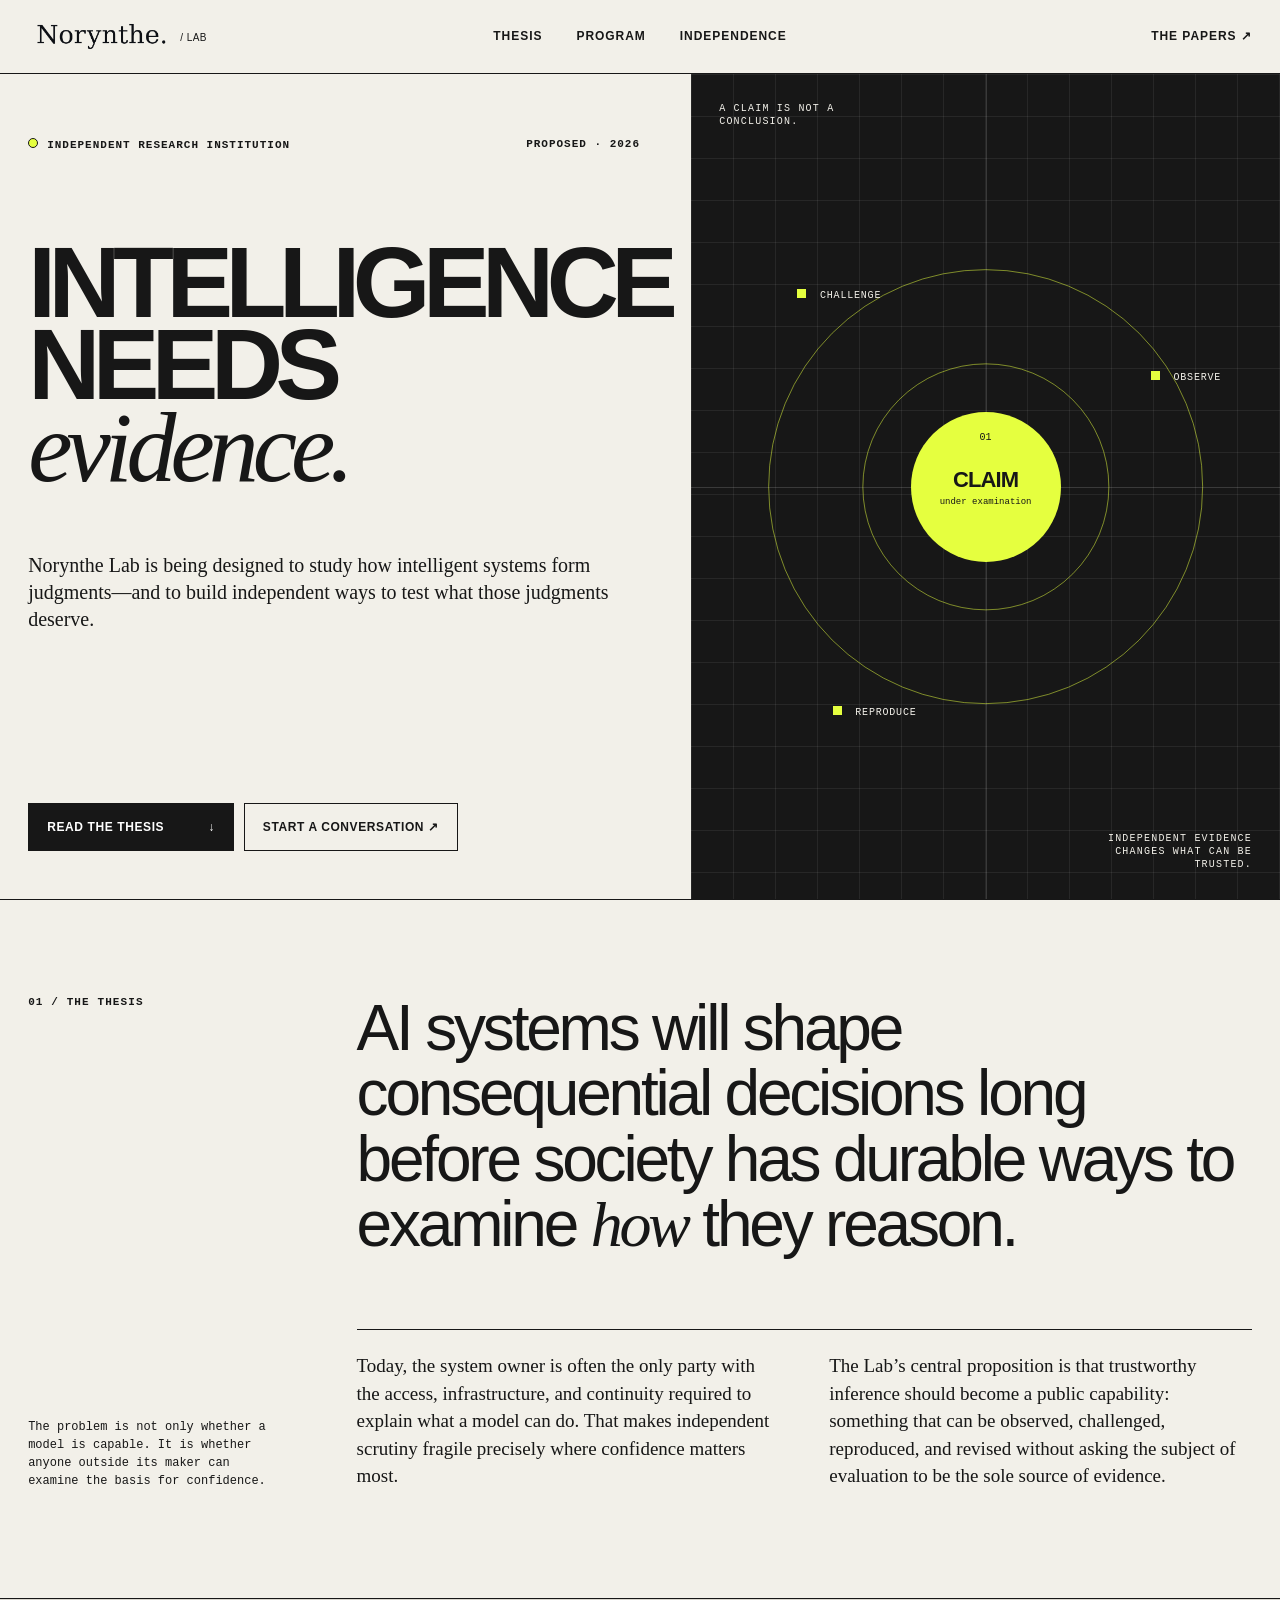
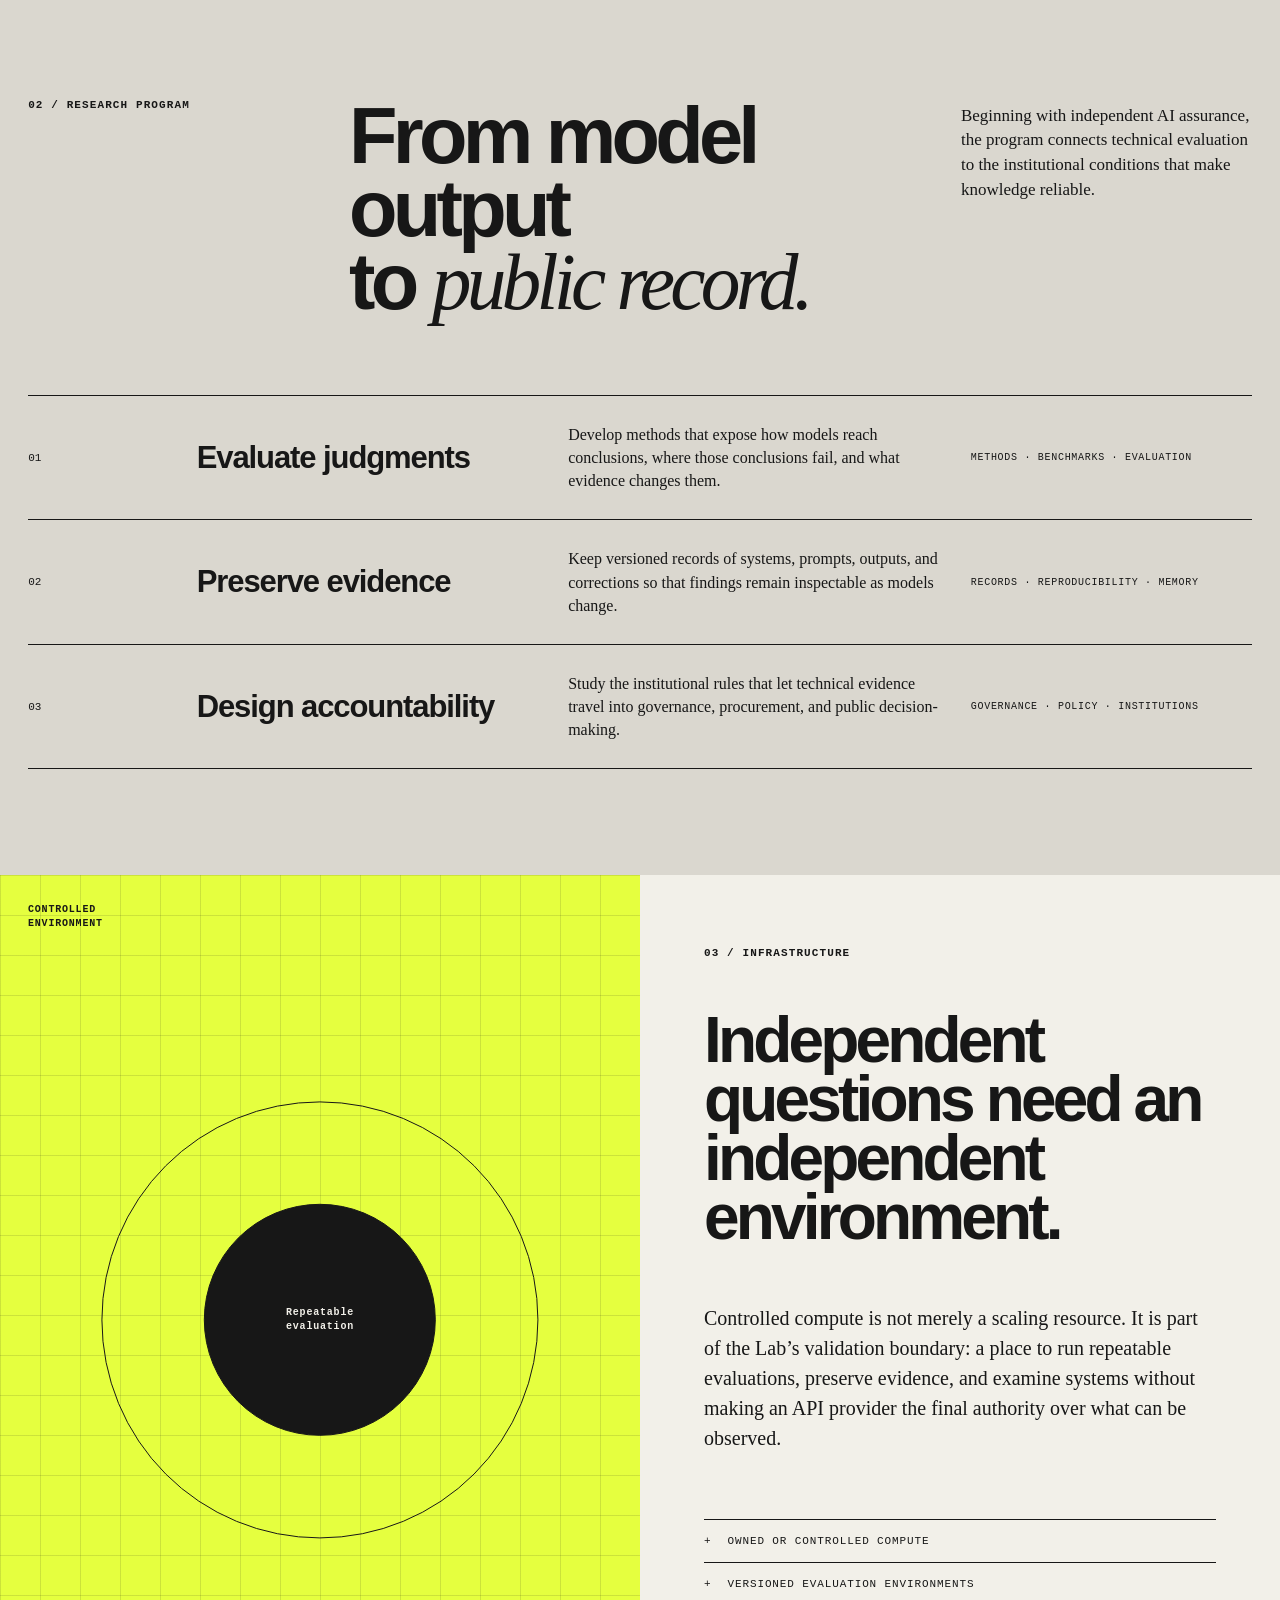
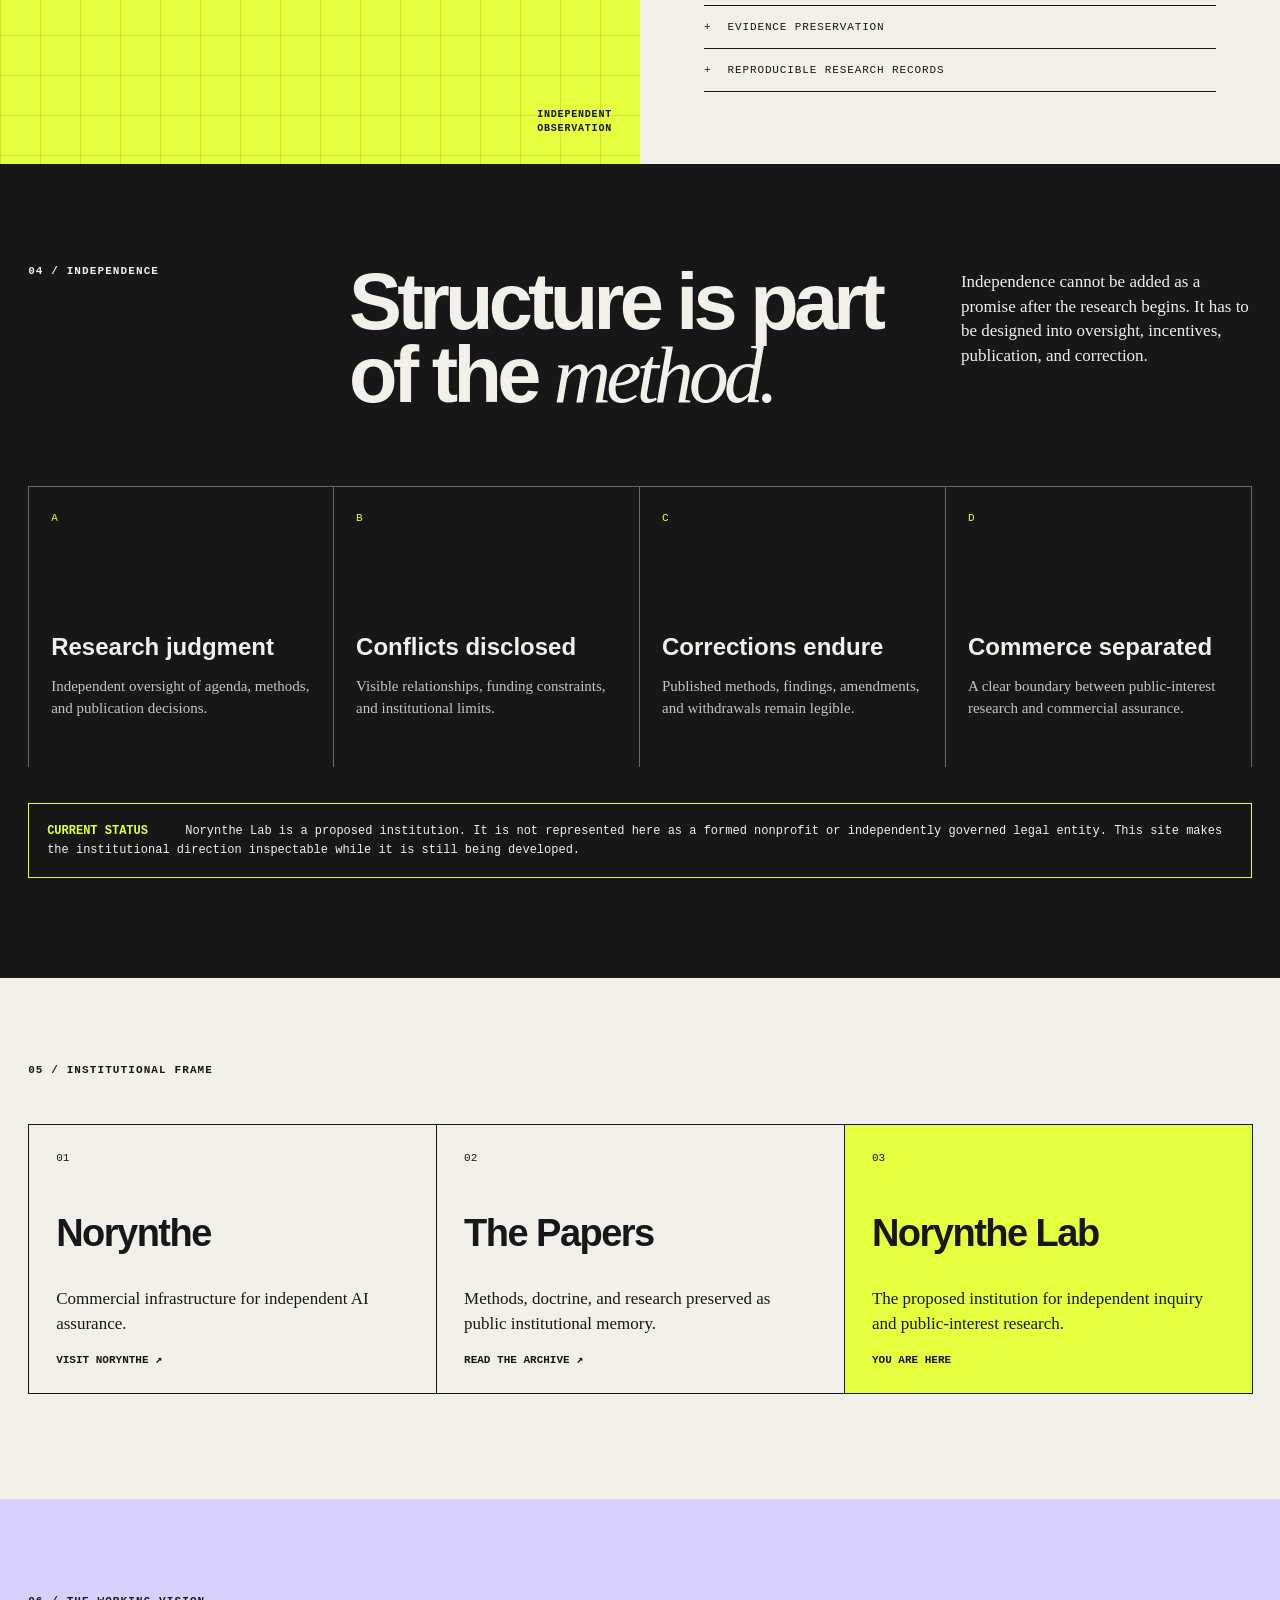
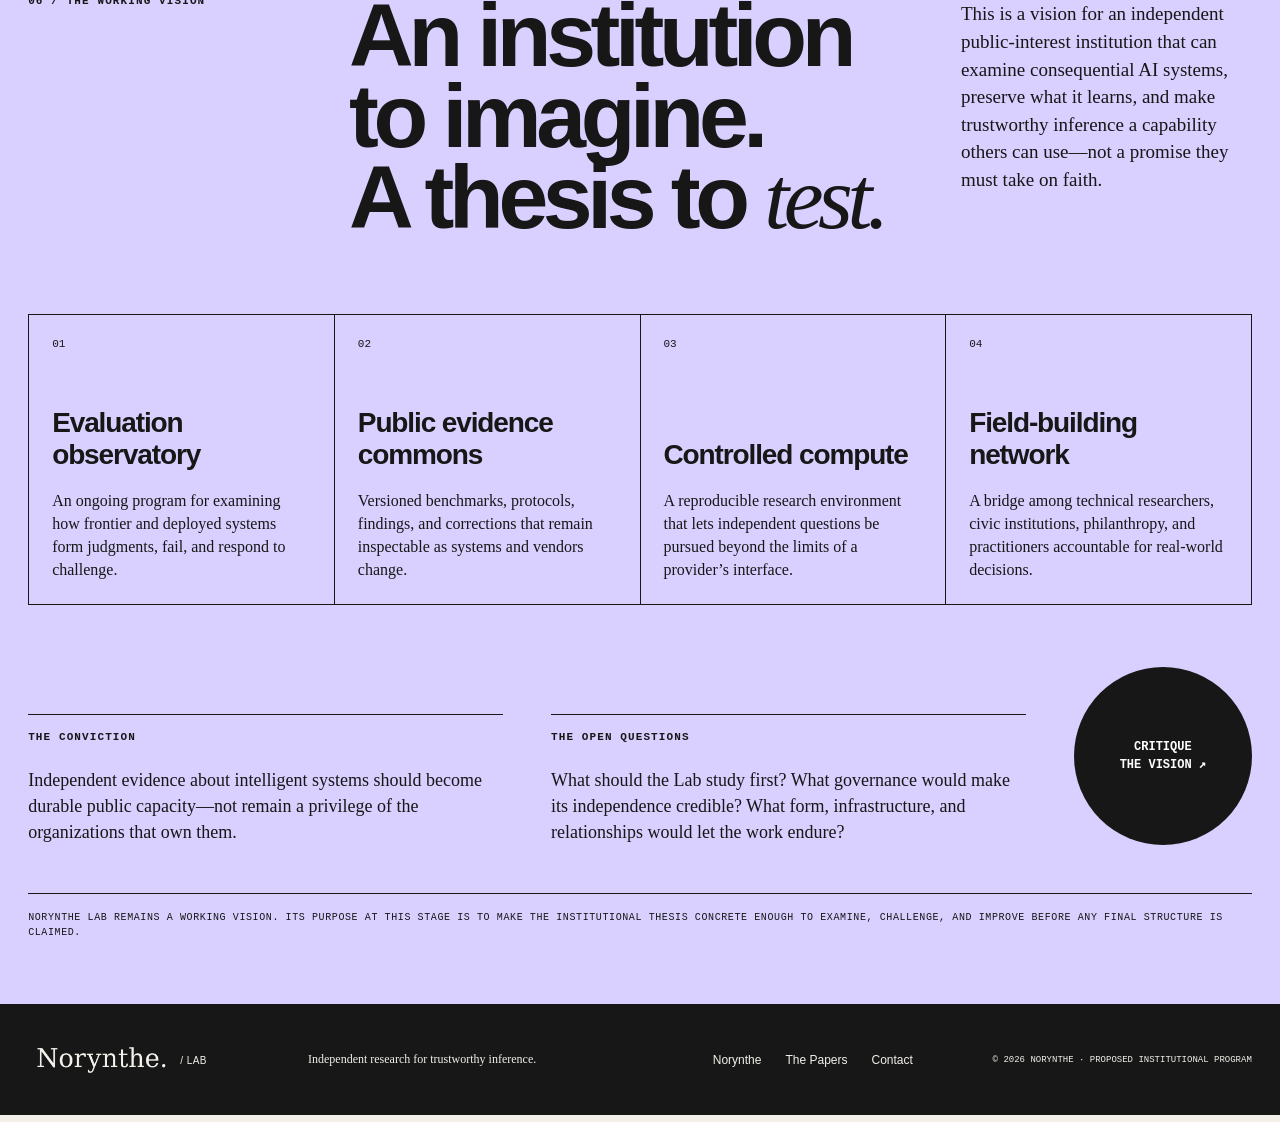
==== commit ca403769: "Refine hero headline boundary spacing" ====
--- a/index.html
+++ b/index.html
@@ -1,7 +1,7 @@
 <!doctype html><html lang="en"><head>
 <meta charset="utf-8"><meta name="viewport" content="width=device-width,initial-scale=1"><link rel="icon" href="favicon.png">
 <title>Norynthe Lab — Independent research for trustworthy inference</title><meta name="description" content="A proposed independent research institution studying how intelligent systems form judgments—and how those judgments can be tested.">
-<meta property="og:title" content="Intelligence needs evidence. — Norynthe Lab"><meta property="og:description" content="Independent research for trustworthy inference."><meta property="og:image" content="https://lab.norynthe.com/og.png"><meta name="twitter:card" content="summary_large_image"><link rel="stylesheet" href="styles.css?v=spacing-1">
+<meta property="og:title" content="Intelligence needs evidence. — Norynthe Lab"><meta property="og:description" content="Independent research for trustworthy inference."><meta property="og:image" content="https://lab.norynthe.com/og.png"><meta name="twitter:card" content="summary_large_image"><link rel="stylesheet" href="styles.css?v=hero-fit-2">
 </head><body><main>
 <header class="site-header"><a class="wordmark" href="#top" aria-label="Norynthe Lab home"><img src="norynthe-master.png" alt="Norynthe"><span>/ LAB</span></a><nav><a href="#thesis">Thesis</a><a href="#program">Program</a><a href="#independence">Independence</a></nav><a class="header-link" href="https://papers.norynthe.com/">The Papers ↗</a></header>
 <section class="hero" id="top"><div class="hero-copy"><p class="eyebrow"><span>Independent research institution</span><span>Proposed · 2026</span></p><h1>Intelligence<br>needs <em>evidence.</em></h1><p class="dek">Norynthe Lab is being designed to study how intelligent systems form judgments—and to build independent ways to test what those judgments deserve.</p><div class="hero-actions"><a class="button button-primary" href="#thesis">Read the thesis <span>↓</span></a><a class="button button-quiet" href="mailto:hello@norynthe.com?subject=Norynthe%20Lab">Start a conversation ↗</a></div></div><div class="evidence-field" aria-label="A claim tested against independent evidence"><div class="field-label field-label-top">A claim is not a conclusion.</div><div class="orbit orbit-one"></div><div class="orbit orbit-two"></div><div class="axis axis-x"></div><div class="axis axis-y"></div><div class="evidence-core"><span>01</span><strong>CLAIM</strong><small>under examination</small></div><div class="datum datum-a"><i></i> challenge</div><div class="datum datum-b"><i></i> observe</div><div class="datum datum-c"><i></i> reproduce</div><div class="field-label field-label-bottom">Independent evidence changes what can be trusted.</div></div></section>
--- a/styles.css
+++ b/styles.css
@@ -5,7 +5,7 @@
 .hero { min-height:calc(100vh - 74px); display:grid; grid-template-columns:1.08fr .92fr; border-bottom:1px solid var(--ink); }
 .hero-copy { min-width:0; padding:clamp(36px,5vw,82px) 4vw 48px 2.2vw; display:flex; flex-direction:column; }
 .eyebrow{display:flex;justify-content:space-between;margin:0 0 clamp(58px,10vh,118px);font:700 11px/1.2 monospace;letter-spacing:.09em;text-transform:uppercase}.eyebrow span:first-child:before{content:"";display:inline-block;width:8px;height:8px;border-radius:50%;background:var(--signal);border:1px solid var(--ink);margin-right:9px}
-h1{font-size:clamp(66px,8vw,136px);line-height:.82;letter-spacing:-.075em;margin:0;font-weight:800;text-transform:uppercase;max-width:900px}h1 em{font-family:Georgia,'Times New Roman',serif;font-weight:400;text-transform:none;letter-spacing:-.06em}
+h1{font-size:clamp(66px,7.8vw,133px);line-height:.82;letter-spacing:-.075em;margin:0;font-weight:800;text-transform:uppercase;max-width:900px}h1 em{font-family:Georgia,'Times New Roman',serif;font-weight:400;text-transform:none;letter-spacing:-.06em}
 .dek{font-family:Georgia,'Times New Roman',serif;font-size:clamp(20px,1.55vw,28px);line-height:1.35;max-width:650px;margin:clamp(40px,7vh,80px) 0 38px}.hero-actions{display:flex;gap:10px;flex-wrap:wrap;margin-top:auto}.button{display:inline-flex;justify-content:space-between;gap:44px;align-items:center;padding:16px 18px;border:1px solid var(--ink);font-size:12px;font-weight:700;text-transform:uppercase;letter-spacing:.05em}.button-primary{background:var(--ink);color:white}.button-primary:hover{background:var(--signal);color:var(--ink)}.button-quiet:hover{background:#fff}
 .evidence-field{position:relative;overflow:hidden;background:var(--ink);color:var(--paper);min-height:630px}.evidence-field:before{content:"";position:absolute;inset:0;background-image:linear-gradient(rgba(255,255,255,.07) 1px,transparent 1px),linear-gradient(90deg,rgba(255,255,255,.07) 1px,transparent 1px);background-size:42px 42px}.field-label{position:absolute;z-index:4;font:10px/1.3 monospace;letter-spacing:.12em;text-transform:uppercase;max-width:200px}.field-label-top{top:28px;left:28px}.field-label-bottom{bottom:28px;right:28px;text-align:right}.orbit{position:absolute;border:1px solid rgba(229,255,63,.5);border-radius:50%;left:50%;top:50%;transform:translate(-50%,-50%)}.orbit-one{width:42%;aspect-ratio:1}.orbit-two{width:74%;aspect-ratio:1}.axis{position:absolute;background:rgba(255,255,255,.15)}.axis-x{height:1px;width:100%;top:50%}.axis-y{width:1px;height:100%;left:50%}.evidence-core{position:absolute;z-index:3;left:50%;top:50%;transform:translate(-50%,-50%);width:150px;height:150px;border-radius:50%;background:var(--signal);color:var(--ink);display:flex;flex-direction:column;align-items:center;justify-content:center;text-align:center}.evidence-core span{font:10px monospace;position:absolute;top:20px}.evidence-core strong{font-size:22px;letter-spacing:-.04em}.evidence-core small{font:9px monospace;margin-top:4px}.datum{position:absolute;z-index:3;font:10px monospace;text-transform:uppercase;letter-spacing:.08em}.datum i{display:inline-block;width:9px;height:9px;background:var(--signal);margin-right:7px}.datum-a{top:26%;left:18%}.datum-b{top:36%;right:10%}.datum-c{bottom:22%;left:24%}
 .section-tag{font:700 11px monospace;text-transform:uppercase;letter-spacing:.1em;margin:0}.statement{font-size:clamp(38px,5vw,78px);line-height:1.02;letter-spacing:-.05em;margin:0;max-width:1200px}.statement em,h2 em{font-family:Georgia,serif;font-weight:400}
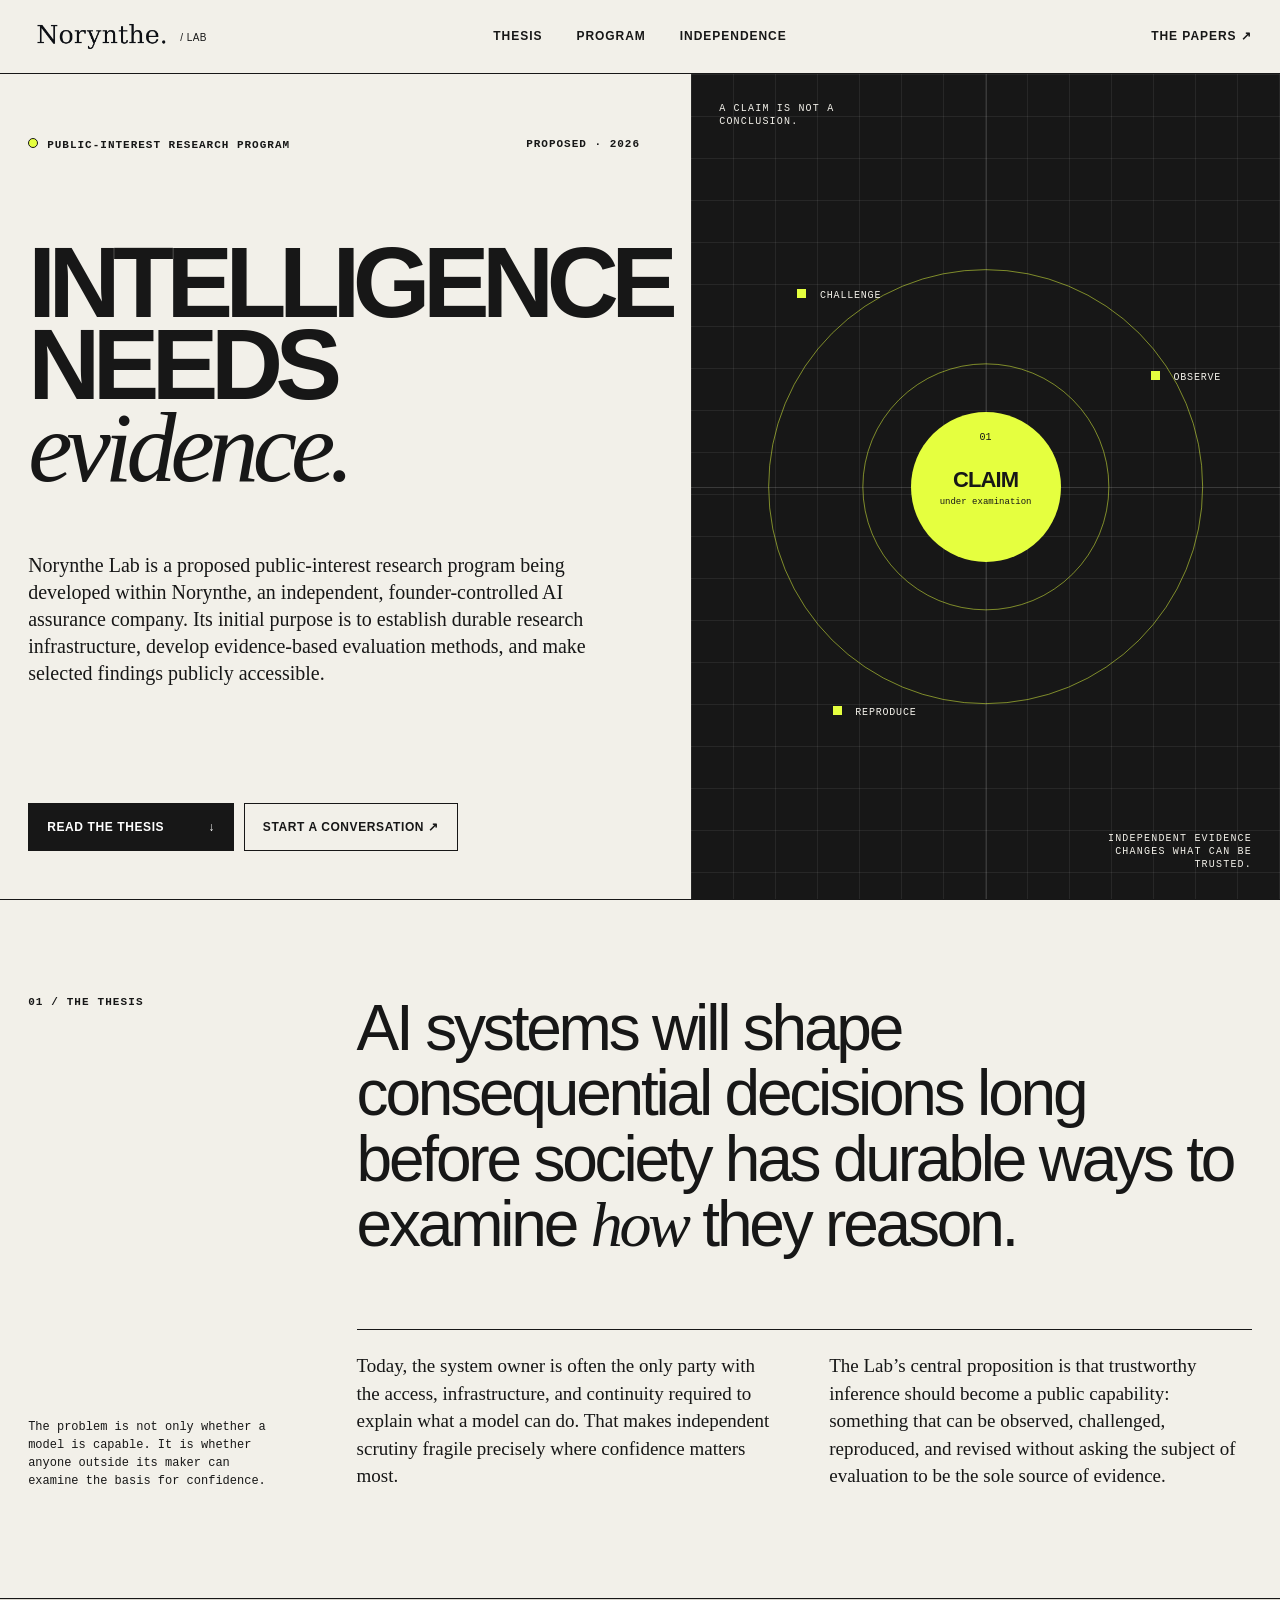
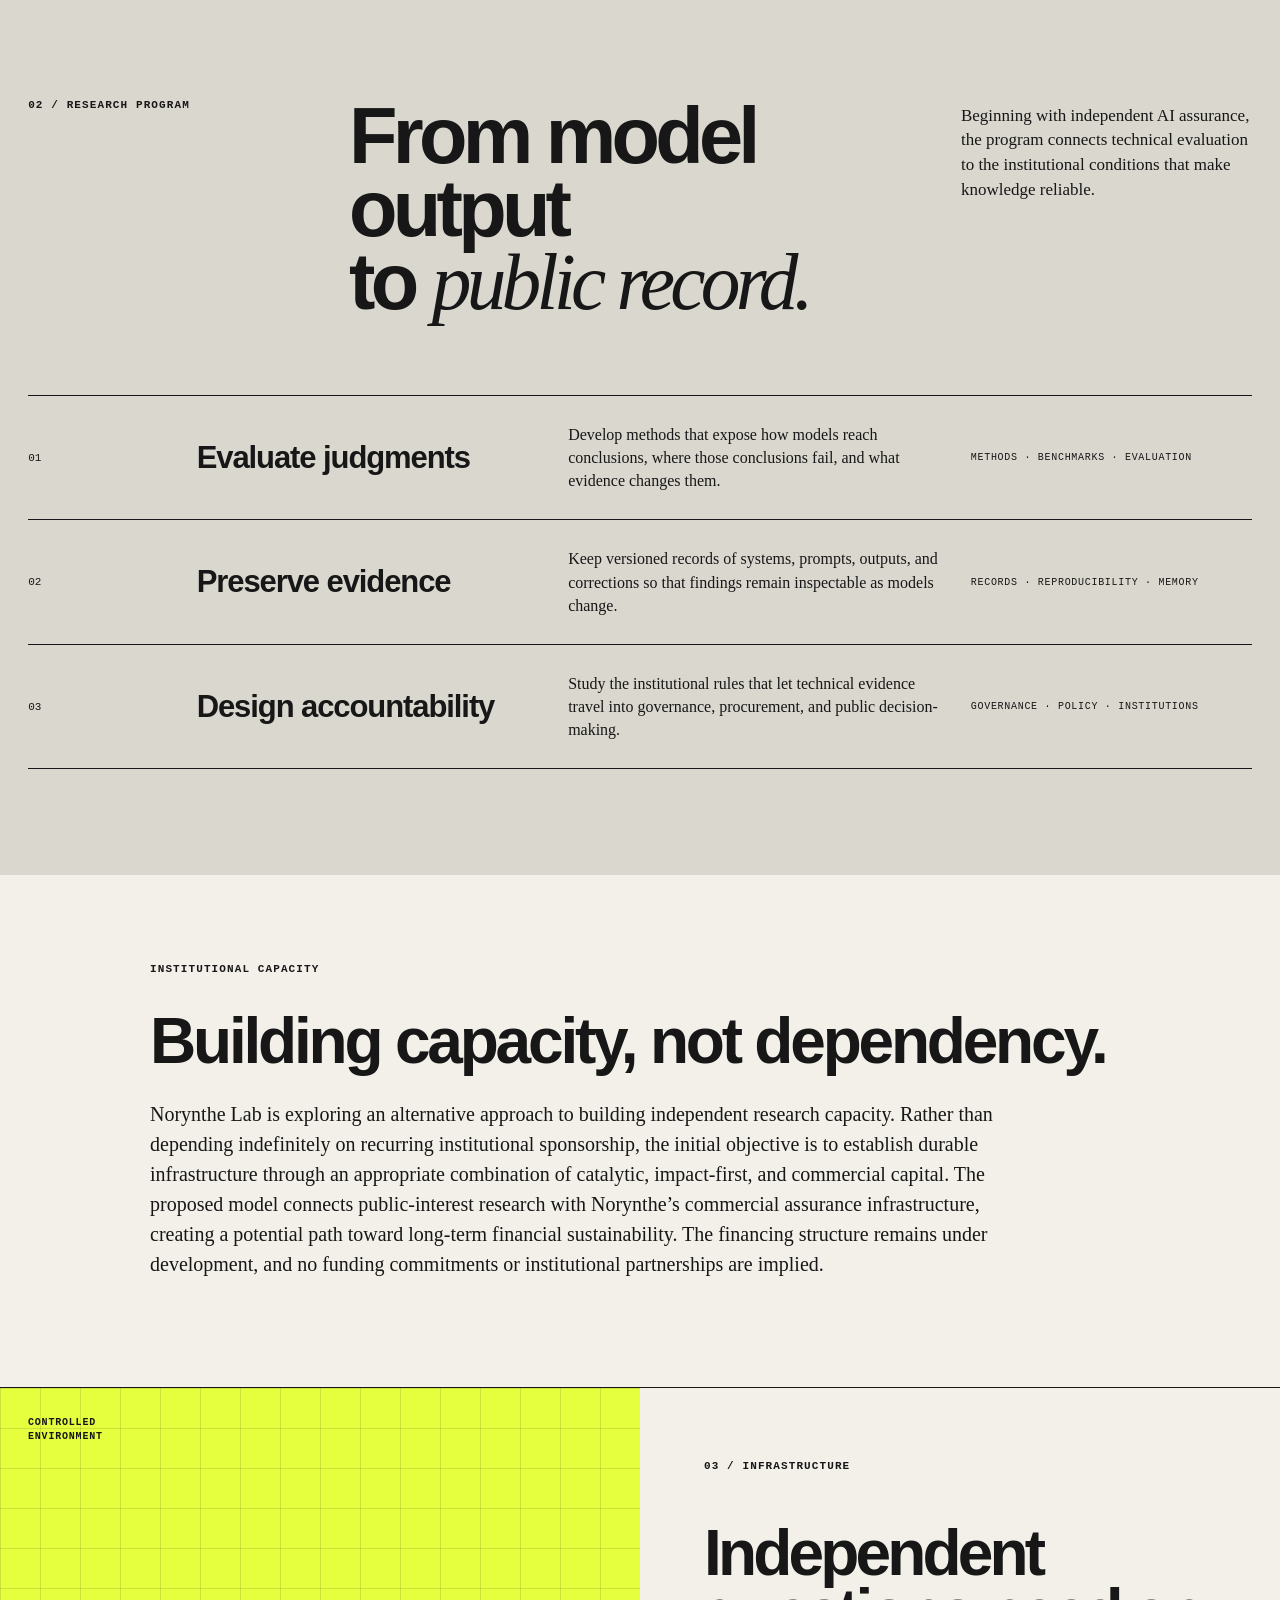
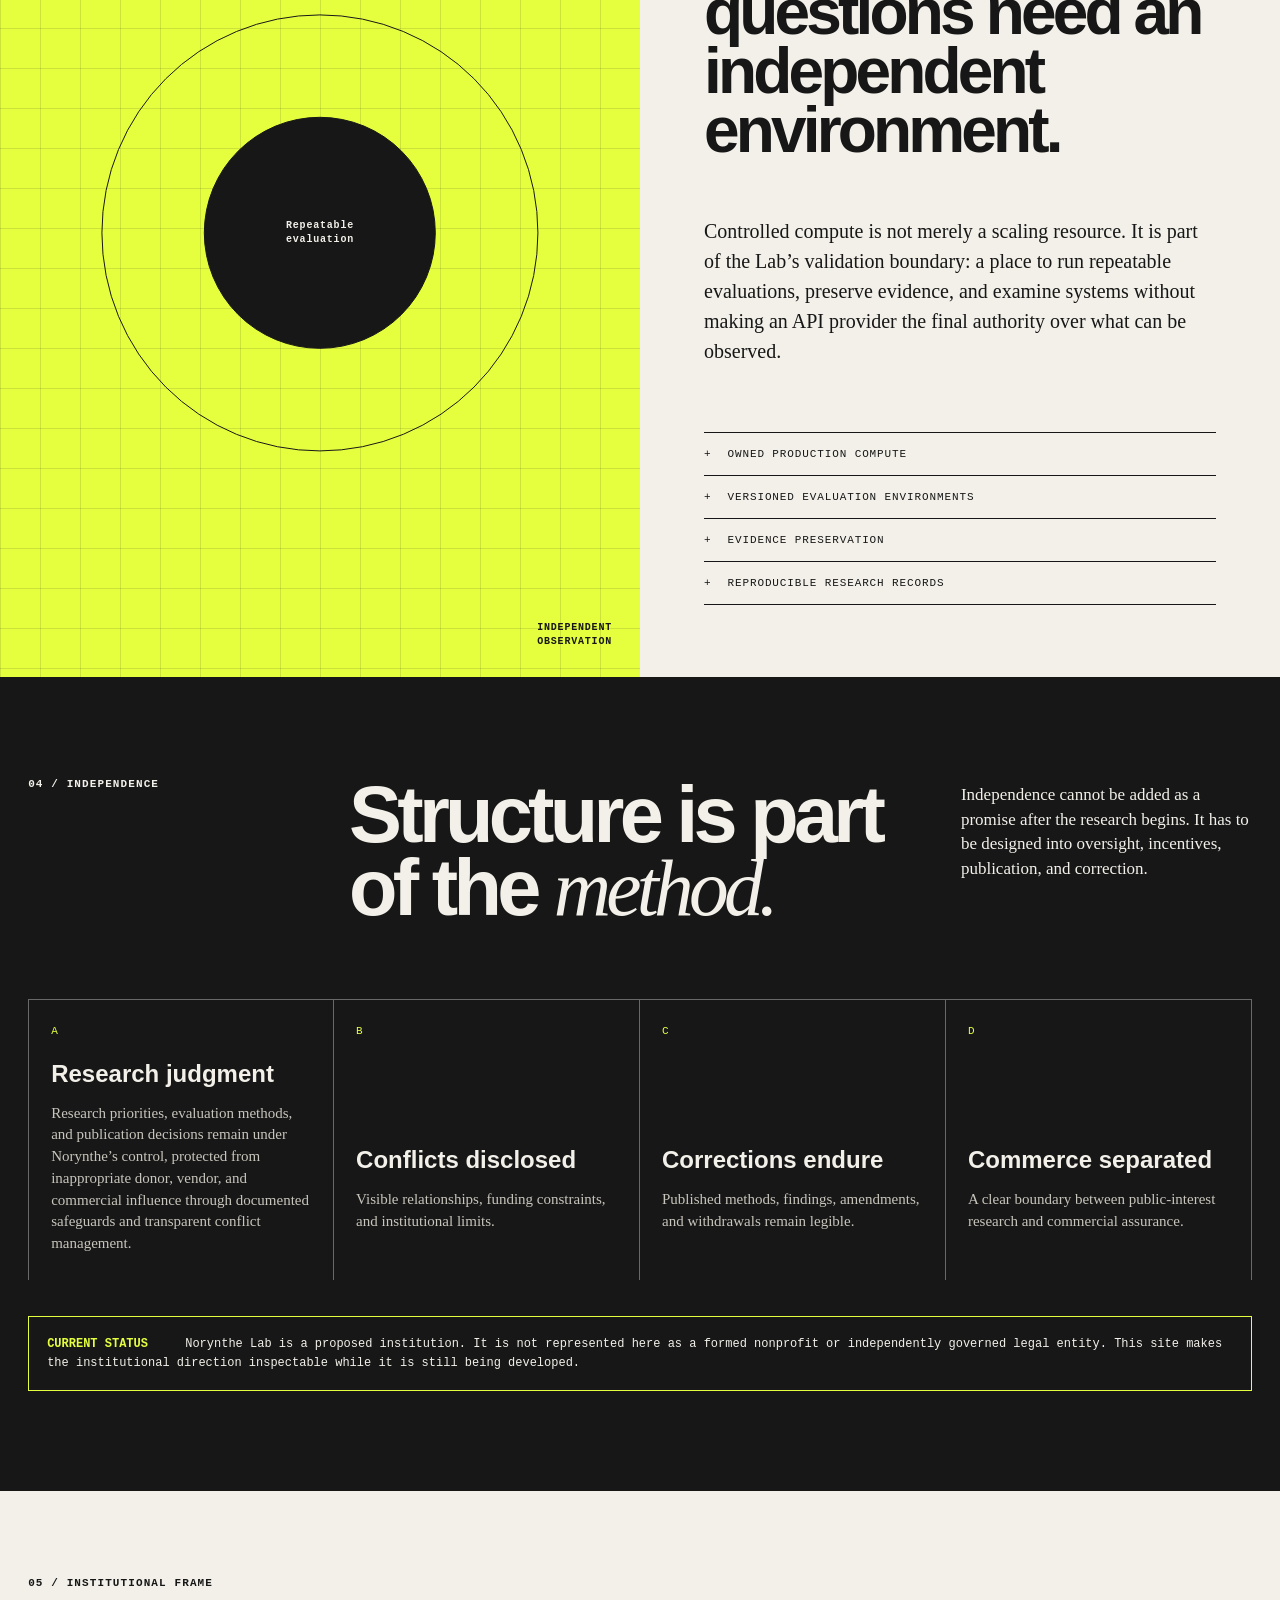
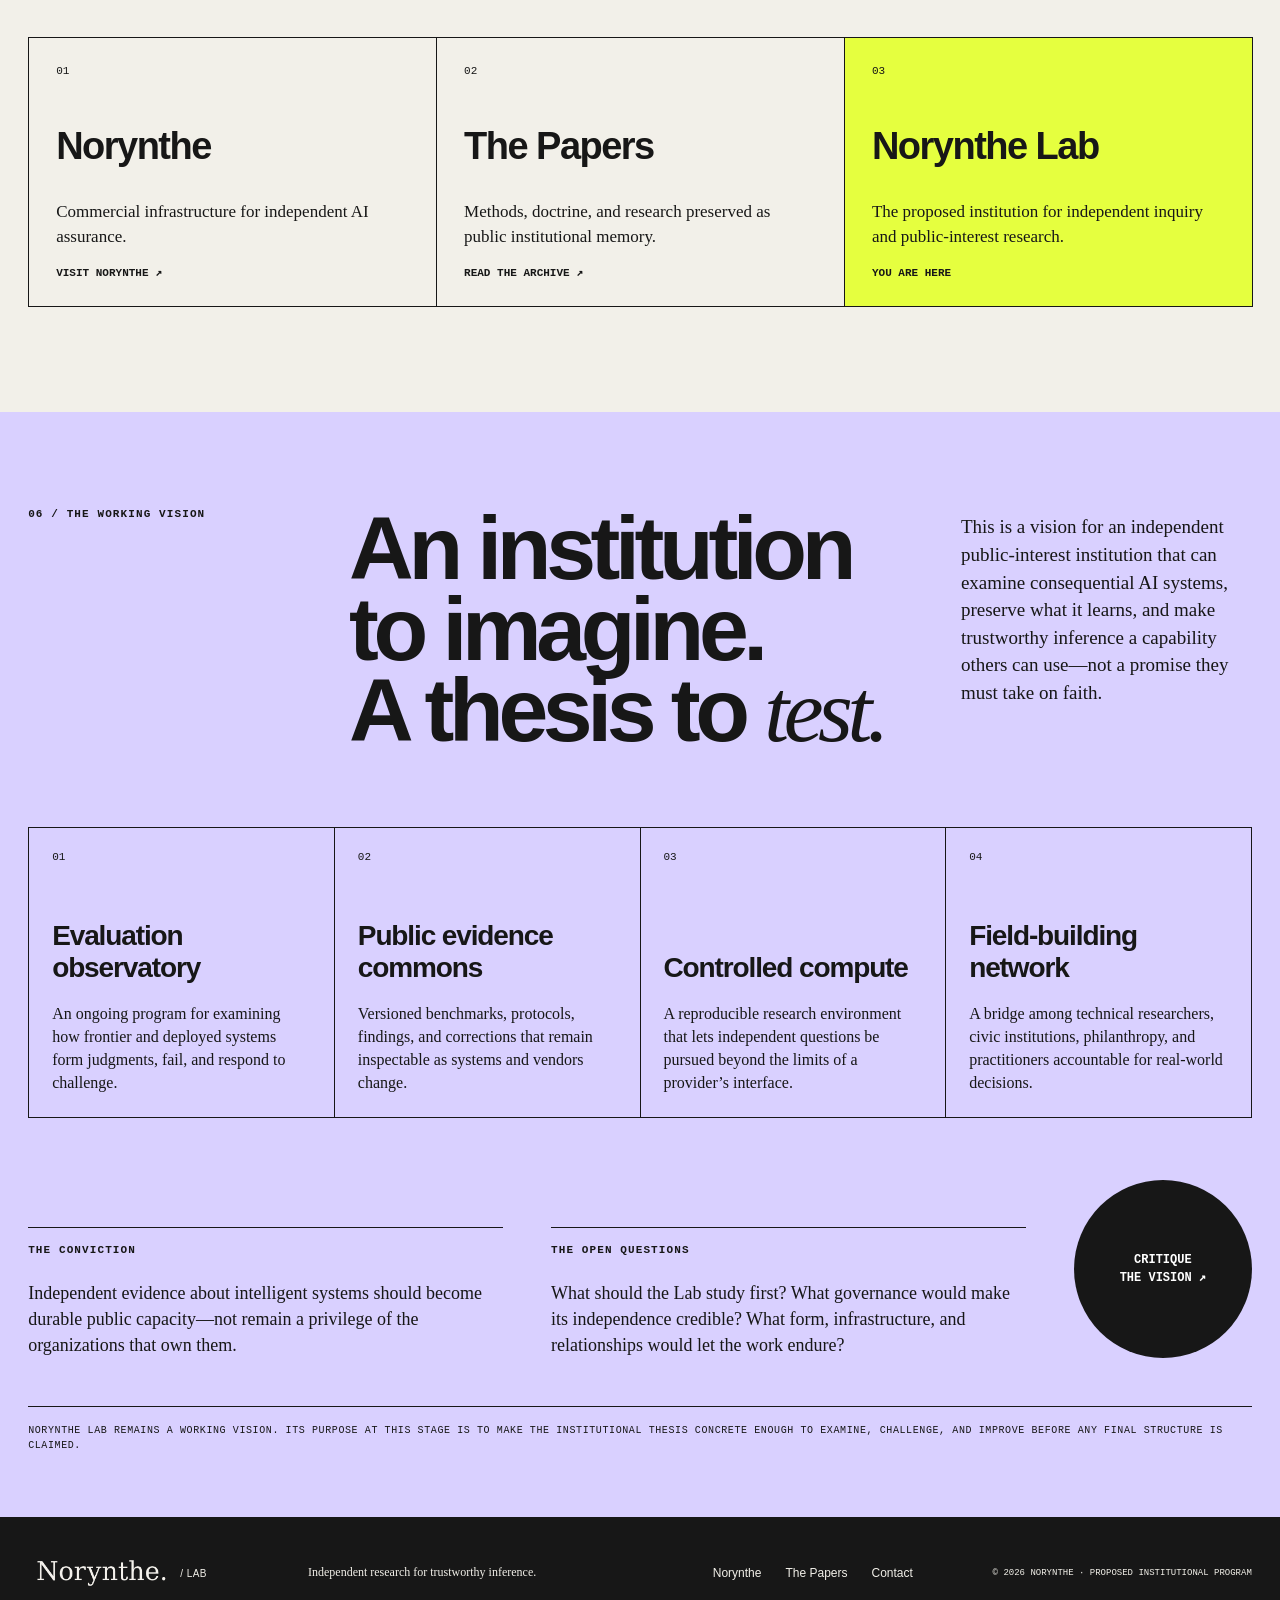
==== commit 795805b4: "Align Lab institutional framework language" ====
--- a/index.html
+++ b/index.html
@@ -1,17 +1,17 @@
 <!doctype html><html lang="en"><head>
 <meta charset="utf-8"><meta name="viewport" content="width=device-width,initial-scale=1"><link rel="icon" href="favicon.png">
-<title>Norynthe Lab — Independent research for trustworthy inference</title><meta name="description" content="A proposed independent research institution studying how intelligent systems form judgments—and how those judgments can be tested.">
-<meta property="og:title" content="Intelligence needs evidence. — Norynthe Lab"><meta property="og:description" content="Independent research for trustworthy inference."><meta property="og:image" content="https://lab.norynthe.com/og.png"><meta name="twitter:card" content="summary_large_image"><link rel="stylesheet" href="styles.css?v=hero-fit-2">
+<title>Norynthe Lab — Independent research for trustworthy inference</title><meta name="description" content="A proposed public-interest research program within Norynthe, developing independent ways to test how intelligent systems form judgments.">
+<meta property="og:title" content="Intelligence needs evidence. — Norynthe Lab"><meta property="og:description" content="Independent research for trustworthy inference."><meta property="og:image" content="https://lab.norynthe.com/og.png"><meta name="twitter:card" content="summary_large_image"><link rel="stylesheet" href="styles.css?v=capacity-alignment-1">
 </head><body><main>
 <header class="site-header"><a class="wordmark" href="#top" aria-label="Norynthe Lab home"><img src="norynthe-master.png" alt="Norynthe"><span>/ LAB</span></a><nav><a href="#thesis">Thesis</a><a href="#program">Program</a><a href="#independence">Independence</a></nav><a class="header-link" href="https://papers.norynthe.com/">The Papers ↗</a></header>
-<section class="hero" id="top"><div class="hero-copy"><p class="eyebrow"><span>Independent research institution</span><span>Proposed · 2026</span></p><h1>Intelligence<br>needs <em>evidence.</em></h1><p class="dek">Norynthe Lab is being designed to study how intelligent systems form judgments—and to build independent ways to test what those judgments deserve.</p><div class="hero-actions"><a class="button button-primary" href="#thesis">Read the thesis <span>↓</span></a><a class="button button-quiet" href="mailto:hello@norynthe.com?subject=Norynthe%20Lab">Start a conversation ↗</a></div></div><div class="evidence-field" aria-label="A claim tested against independent evidence"><div class="field-label field-label-top">A claim is not a conclusion.</div><div class="orbit orbit-one"></div><div class="orbit orbit-two"></div><div class="axis axis-x"></div><div class="axis axis-y"></div><div class="evidence-core"><span>01</span><strong>CLAIM</strong><small>under examination</small></div><div class="datum datum-a"><i></i> challenge</div><div class="datum datum-b"><i></i> observe</div><div class="datum datum-c"><i></i> reproduce</div><div class="field-label field-label-bottom">Independent evidence changes what can be trusted.</div></div></section>
+<section class="hero" id="top"><div class="hero-copy"><p class="eyebrow"><span>Public-interest research program</span><span>Proposed · 2026</span></p><h1>Intelligence<br>needs <em>evidence.</em></h1><p class="dek">Norynthe Lab is a proposed public-interest research program being developed within Norynthe, an independent, founder-controlled AI assurance company. Its initial purpose is to establish durable research infrastructure, develop evidence-based evaluation methods, and make selected findings publicly accessible.</p><div class="hero-actions"><a class="button button-primary" href="#thesis">Read the thesis <span>↓</span></a><a class="button button-quiet" href="mailto:hello@norynthe.com?subject=Norynthe%20Lab">Start a conversation ↗</a></div></div><div class="evidence-field" aria-label="A claim tested against independent evidence"><div class="field-label field-label-top">A claim is not a conclusion.</div><div class="orbit orbit-one"></div><div class="orbit orbit-two"></div><div class="axis axis-x"></div><div class="axis axis-y"></div><div class="evidence-core"><span>01</span><strong>CLAIM</strong><small>under examination</small></div><div class="datum datum-a"><i></i> challenge</div><div class="datum datum-b"><i></i> observe</div><div class="datum datum-c"><i></i> reproduce</div><div class="field-label field-label-bottom">Independent evidence changes what can be trusted.</div></div></section>
 <section class="thesis" id="thesis"><aside><p class="section-tag">01 / The thesis</p><p class="margin-note">The problem is not only whether a model is capable. It is whether anyone outside its maker can examine the basis for confidence.</p></aside><div><p class="statement">AI systems will shape consequential decisions long before society has durable ways to examine <em>how</em> they reason.</p><div class="thesis-grid"><p>Today, the system owner is often the only party with the access, infrastructure, and continuity required to explain what a model can do. That makes independent scrutiny fragile precisely where confidence matters most.</p><p>The Lab’s central proposition is that trustworthy inference should become a public capability: something that can be observed, challenged, reproduced, and revised without asking the subject of evaluation to be the sole source of evidence.</p></div></div></section>
 <section class="program" id="program"><div class="section-head"><p class="section-tag">02 / Research program</p><h2>From model output<br>to <em>public record.</em></h2><p>Beginning with independent AI assurance, the program connects technical evaluation to the institutional conditions that make knowledge reliable.</p></div><div class="program-list">
 <article><span class="program-number">01</span><h3>Evaluate judgments</h3><p>Develop methods that expose how models reach conclusions, where those conclusions fail, and what evidence changes them.</p><small>Methods · Benchmarks · Evaluation</small></article>
 <article><span class="program-number">02</span><h3>Preserve evidence</h3><p>Keep versioned records of systems, prompts, outputs, and corrections so that findings remain inspectable as models change.</p><small>Records · Reproducibility · Memory</small></article>
 <article><span class="program-number">03</span><h3>Design accountability</h3><p>Study the institutional rules that let technical evidence travel into governance, procurement, and public decision-making.</p><small>Governance · Policy · Institutions</small></article></div></section>
-<section class="infrastructure"><div class="infra-visual"><span>CONTROLLED<br>ENVIRONMENT</span><b>INDEPENDENT<br>OBSERVATION</b><i>Repeatable<br>evaluation</i></div><div class="infra-copy"><p class="section-tag">03 / Infrastructure</p><h2>Independent questions need an independent environment.</h2><p>Controlled compute is not merely a scaling resource. It is part of the Lab’s validation boundary: a place to run repeatable evaluations, preserve evidence, and examine systems without making an API provider the final authority over what can be observed.</p><ul><li>Owned or controlled compute</li><li>Versioned evaluation environments</li><li>Evidence preservation</li><li>Reproducible research records</li></ul></div></section>
-<section class="independence" id="independence"><div class="section-head inverse"><p class="section-tag">04 / Independence</p><h2>Structure is part<br>of the <em>method.</em></h2><p>Independence cannot be added as a promise after the research begins. It has to be designed into oversight, incentives, publication, and correction.</p></div><div class="principles"><div><span>A</span><strong>Research judgment</strong><p>Independent oversight of agenda, methods, and publication decisions.</p></div><div><span>B</span><strong>Conflicts disclosed</strong><p>Visible relationships, funding constraints, and institutional limits.</p></div><div><span>C</span><strong>Corrections endure</strong><p>Published methods, findings, amendments, and withdrawals remain legible.</p></div><div><span>D</span><strong>Commerce separated</strong><p>A clear boundary between public-interest research and commercial assurance.</p></div></div><p class="status-note"><b>Current status</b> Norynthe Lab is a proposed institution. It is not represented here as a formed nonprofit or independently governed legal entity. This site makes the institutional direction inspectable while it is still being developed.</p></section>
+<section class="capacity-note"><div class="wrap"><p class="section-tag">Institutional capacity</p><h2>Building capacity, not dependency.</h2><p>Norynthe Lab is exploring an alternative approach to building independent research capacity. Rather than depending indefinitely on recurring institutional sponsorship, the initial objective is to establish durable infrastructure through an appropriate combination of catalytic, impact-first, and commercial capital. The proposed model connects public-interest research with Norynthe’s commercial assurance infrastructure, creating a potential path toward long-term financial sustainability. The financing structure remains under development, and no funding commitments or institutional partnerships are implied.</p></div></section><section class="infrastructure"><div class="infra-visual"><span>CONTROLLED<br>ENVIRONMENT</span><b>INDEPENDENT<br>OBSERVATION</b><i>Repeatable<br>evaluation</i></div><div class="infra-copy"><p class="section-tag">03 / Infrastructure</p><h2>Independent questions need an independent environment.</h2><p>Controlled compute is not merely a scaling resource. It is part of the Lab’s validation boundary: a place to run repeatable evaluations, preserve evidence, and examine systems without making an API provider the final authority over what can be observed.</p><ul><li>Owned production compute</li><li>Versioned evaluation environments</li><li>Evidence preservation</li><li>Reproducible research records</li></ul></div></section>
+<section class="independence" id="independence"><div class="section-head inverse"><p class="section-tag">04 / Independence</p><h2>Structure is part<br>of the <em>method.</em></h2><p>Independence cannot be added as a promise after the research begins. It has to be designed into oversight, incentives, publication, and correction.</p></div><div class="principles"><div><span>A</span><strong>Research judgment</strong><p>Research priorities, evaluation methods, and publication decisions remain under Norynthe’s control, protected from inappropriate donor, vendor, and commercial influence through documented safeguards and transparent conflict management.</p></div><div><span>B</span><strong>Conflicts disclosed</strong><p>Visible relationships, funding constraints, and institutional limits.</p></div><div><span>C</span><strong>Corrections endure</strong><p>Published methods, findings, amendments, and withdrawals remain legible.</p></div><div><span>D</span><strong>Commerce separated</strong><p>A clear boundary between public-interest research and commercial assurance.</p></div></div><p class="status-note"><b>Current status</b> Norynthe Lab is a proposed institution. It is not represented here as a formed nonprofit or independently governed legal entity. This site makes the institutional direction inspectable while it is still being developed.</p></section>
 <section class="ecosystem"><p class="section-tag">05 / Institutional frame</p><div class="ecosystem-grid"><div><span>01</span><h3>Norynthe</h3><p>Commercial infrastructure for independent AI assurance.</p><a href="https://norynthe.com/">Visit Norynthe ↗</a></div><div><span>02</span><h3>The Papers</h3><p>Methods, doctrine, and research preserved as public institutional memory.</p><a href="https://papers.norynthe.com/">Read the archive ↗</a></div><div class="active"><span>03</span><h3>Norynthe Lab</h3><p>The proposed institution for independent inquiry and public-interest research.</p><b>You are here</b></div></div></section>
 <section class="proposal" id="proposal"><div class="proposal-intro"><p class="section-tag">06 / The working vision</p><h2>An institution to imagine.<br>A thesis to <em>test.</em></h2><p class="proposal-lead">This is a vision for an independent public-interest institution that can examine consequential AI systems, preserve what it learns, and make trustworthy inference a capability others can use—not a promise they must take on faith.</p></div><div class="build-grid"><article><span>01</span><h3>Evaluation observatory</h3><p>An ongoing program for examining how frontier and deployed systems form judgments, fail, and respond to challenge.</p></article><article><span>02</span><h3>Public evidence commons</h3><p>Versioned benchmarks, protocols, findings, and corrections that remain inspectable as systems and vendors change.</p></article><article><span>03</span><h3>Controlled compute</h3><p>A reproducible research environment that lets independent questions be pursued beyond the limits of a provider’s interface.</p></article><article><span>04</span><h3>Field-building network</h3><p>A bridge among technical researchers, civic institutions, philanthropy, and practitioners accountable for real-world decisions.</p></article></div><div class="founding-ask"><div><p class="section-tag">The conviction</p><p>Independent evidence about intelligent systems should become durable public capacity—not remain a privilege of the organizations that own them.</p></div><div><p class="section-tag">The open questions</p><p>What should the Lab study first? What governance would make its independence credible? What form, infrastructure, and relationships would let the work endure?</p></div><a class="round-link" href="mailto:hello@norynthe.com?subject=Norynthe%20Lab%20vision%20critique">Critique<br>the vision ↗</a></div><p class="proposal-note">Norynthe Lab remains a working vision. Its purpose at this stage is to make the institutional thesis concrete enough to examine, challenge, and improve before any final structure is claimed.</p></section>
 <footer><a class="wordmark footer-wordmark" href="#top" aria-label="Norynthe Lab home"><img src="norynthe-master.png" alt="Norynthe"><span>/ LAB</span></a><p>Independent research for trustworthy inference.</p><div><a href="https://norynthe.com/">Norynthe</a><a href="https://papers.norynthe.com/">The Papers</a><a href="mailto:hello@norynthe.com">Contact</a></div><small>© 2026 Norynthe · Proposed institutional program</small></footer>
--- a/styles.css
+++ b/styles.css
@@ -19,3 +19,6 @@
 @media(max-width:850px){.site-header{grid-template-columns:1fr auto;padding:0 20px}.site-header nav{display:none}.hero{grid-template-columns:1fr}.hero-copy{min-height:680px;padding:30px 20px 34px}.evidence-field{min-height:560px}.eyebrow{margin-bottom:68px}.thesis,.section-head{grid-template-columns:1fr;padding-left:20px;padding-right:20px}.thesis aside{gap:24px}.margin-note{margin-top:16px}.thesis-grid{grid-template-columns:1fr;margin-top:48px}.program{padding:70px 20px 76px}.program-list{margin-top:52px}.program-list article{grid-template-columns:40px 1fr}.program-list p,.program-list small{grid-column:2}.infrastructure{grid-template-columns:1fr}.infra-visual{min-height:520px}.infra-copy{padding:62px 20px}.principles{grid-template-columns:1fr 1fr}.independence{padding:70px 20px}.principles>div{border:1px solid rgba(255,255,255,.35);margin:0 -1px -1px 0}.ecosystem{padding:66px 20px 74px}.ecosystem-grid{grid-template-columns:1fr}.ecosystem-grid>div{margin-bottom:-1px}.proposal{padding:70px 20px 52px}.proposal-intro{grid-template-columns:1fr}.proposal-lead{max-width:620px}.build-grid{grid-template-columns:1fr 1fr;margin-top:52px}.founding-ask{grid-template-columns:1fr 1fr;padding:52px 0 42px}.founding-ask .round-link{grid-column:1/-1}.round-link{width:154px;height:154px}footer{grid-template-columns:1fr 1fr;padding:34px 20px}footer small{grid-column:1/-1}}
 @media(max-width:520px){.wordmark{gap:3px}.wordmark img{width:120px}.wordmark span{font-size:9px}h1{font-size:52px;line-height:.9}.eyebrow span:last-child{display:none}.principles,.build-grid,.founding-ask{grid-template-columns:1fr}.ecosystem-grid h3{margin-top:34px}.section-head h2 br{display:none}.build-grid article{min-height:230px;padding:21px}.founding-ask .round-link{grid-column:auto}footer{grid-template-columns:1fr}footer small{grid-column:auto}.header-link{font-size:10px}}
 @media(prefers-reduced-motion:no-preference){.orbit-one{animation:pulse 5s ease-in-out infinite}@keyframes pulse{50%{width:48%;opacity:.55}}}
+
+.capacity-note{padding:88px 5vw;border-bottom:1px solid var(--ink);background:var(--paper)}.capacity-note .wrap{max-width:980px;margin:0 auto}.capacity-note h2{font-size:clamp(42px,5vw,76px);line-height:1;margin:34px 0 26px;letter-spacing:-.05em}.capacity-note p:not(.section-tag){font:20px/1.5 Georgia,serif;max-width:850px}
+@media(max-width:850px){.capacity-note{padding:68px 20px}.capacity-note h2{font-size:48px}}
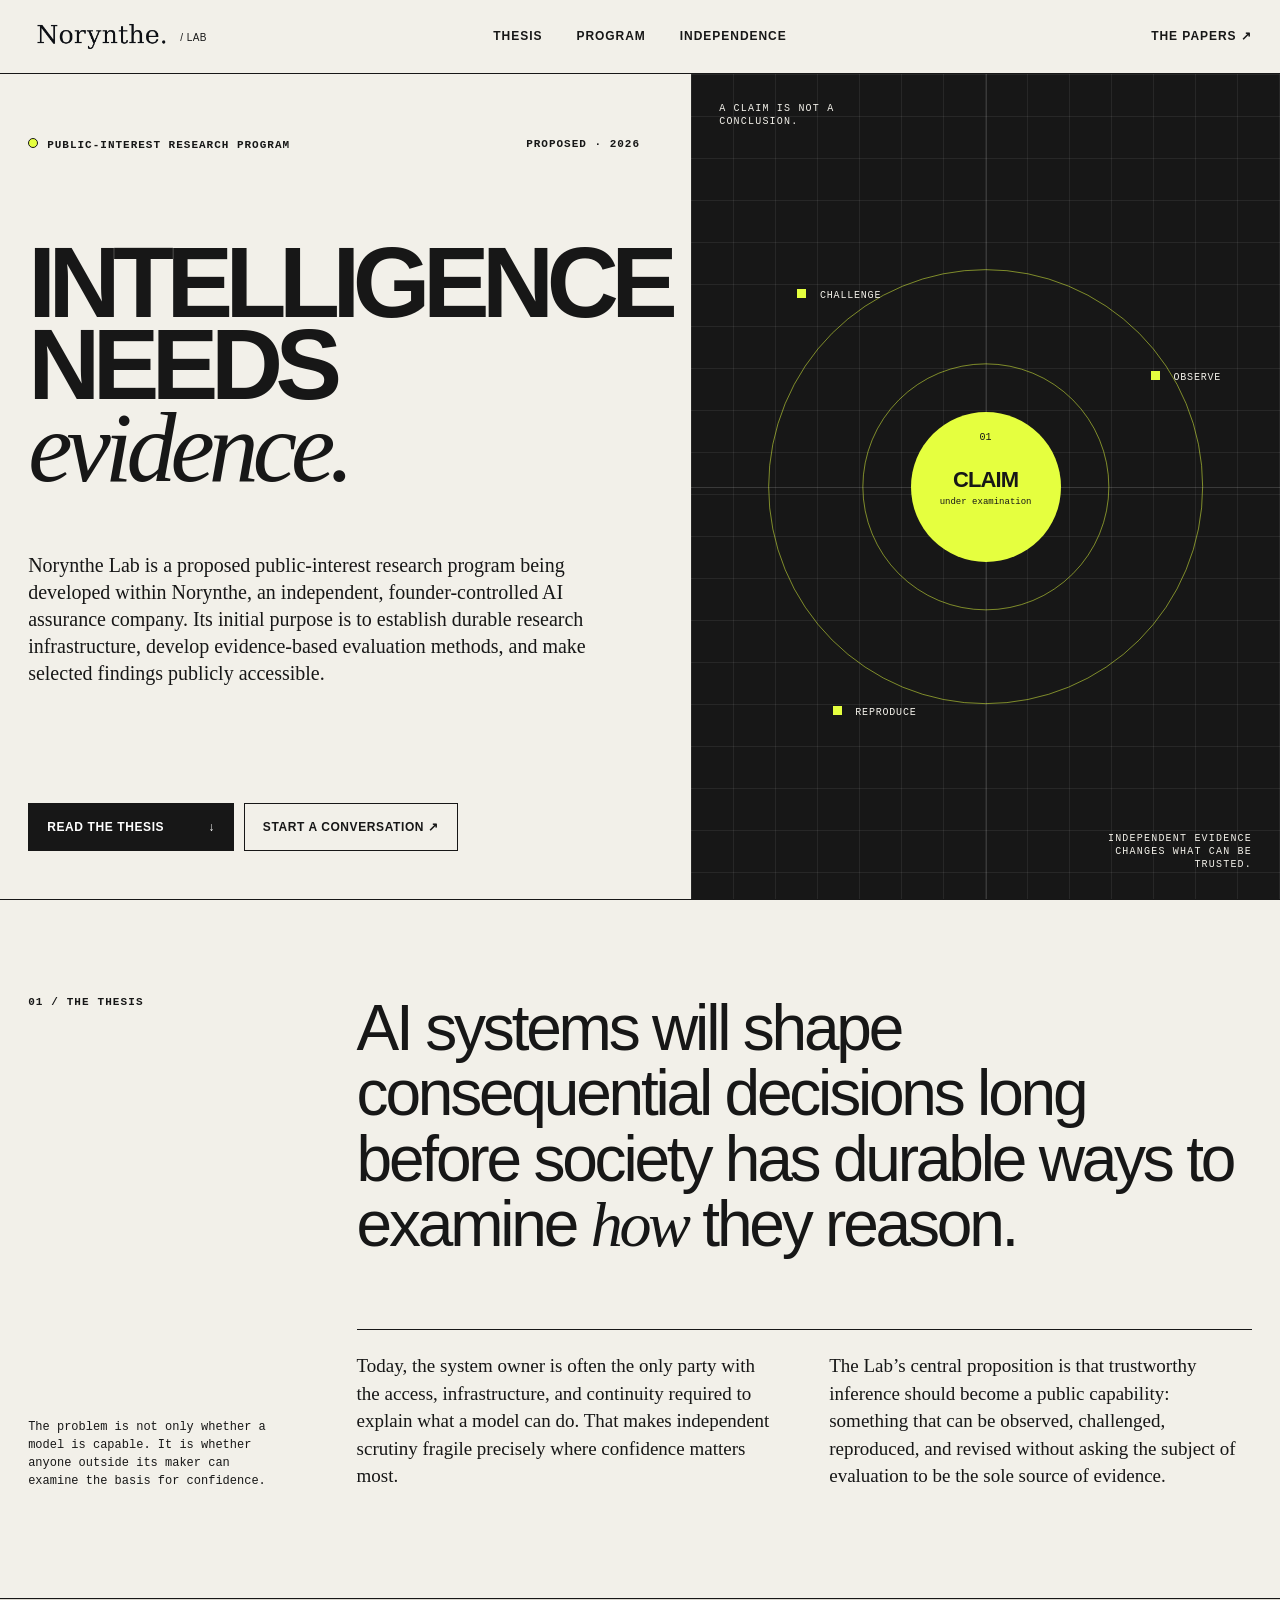
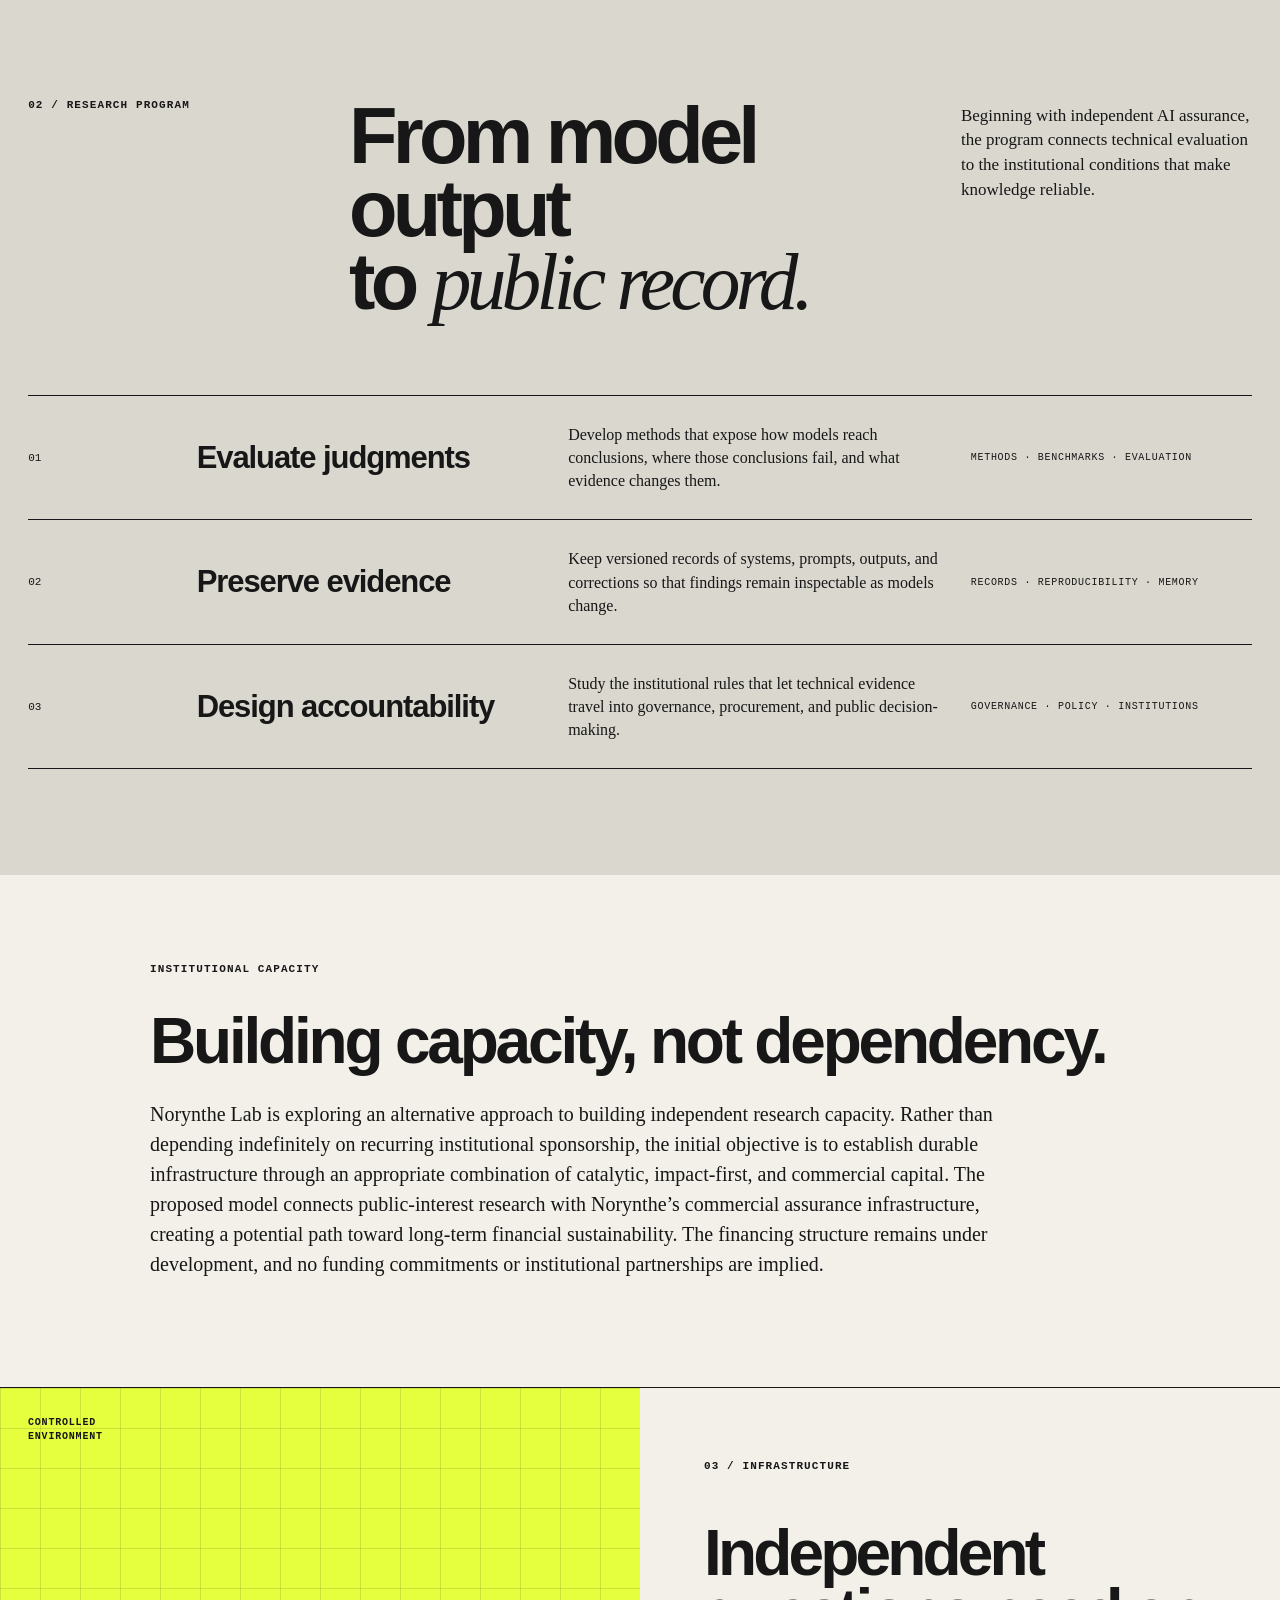
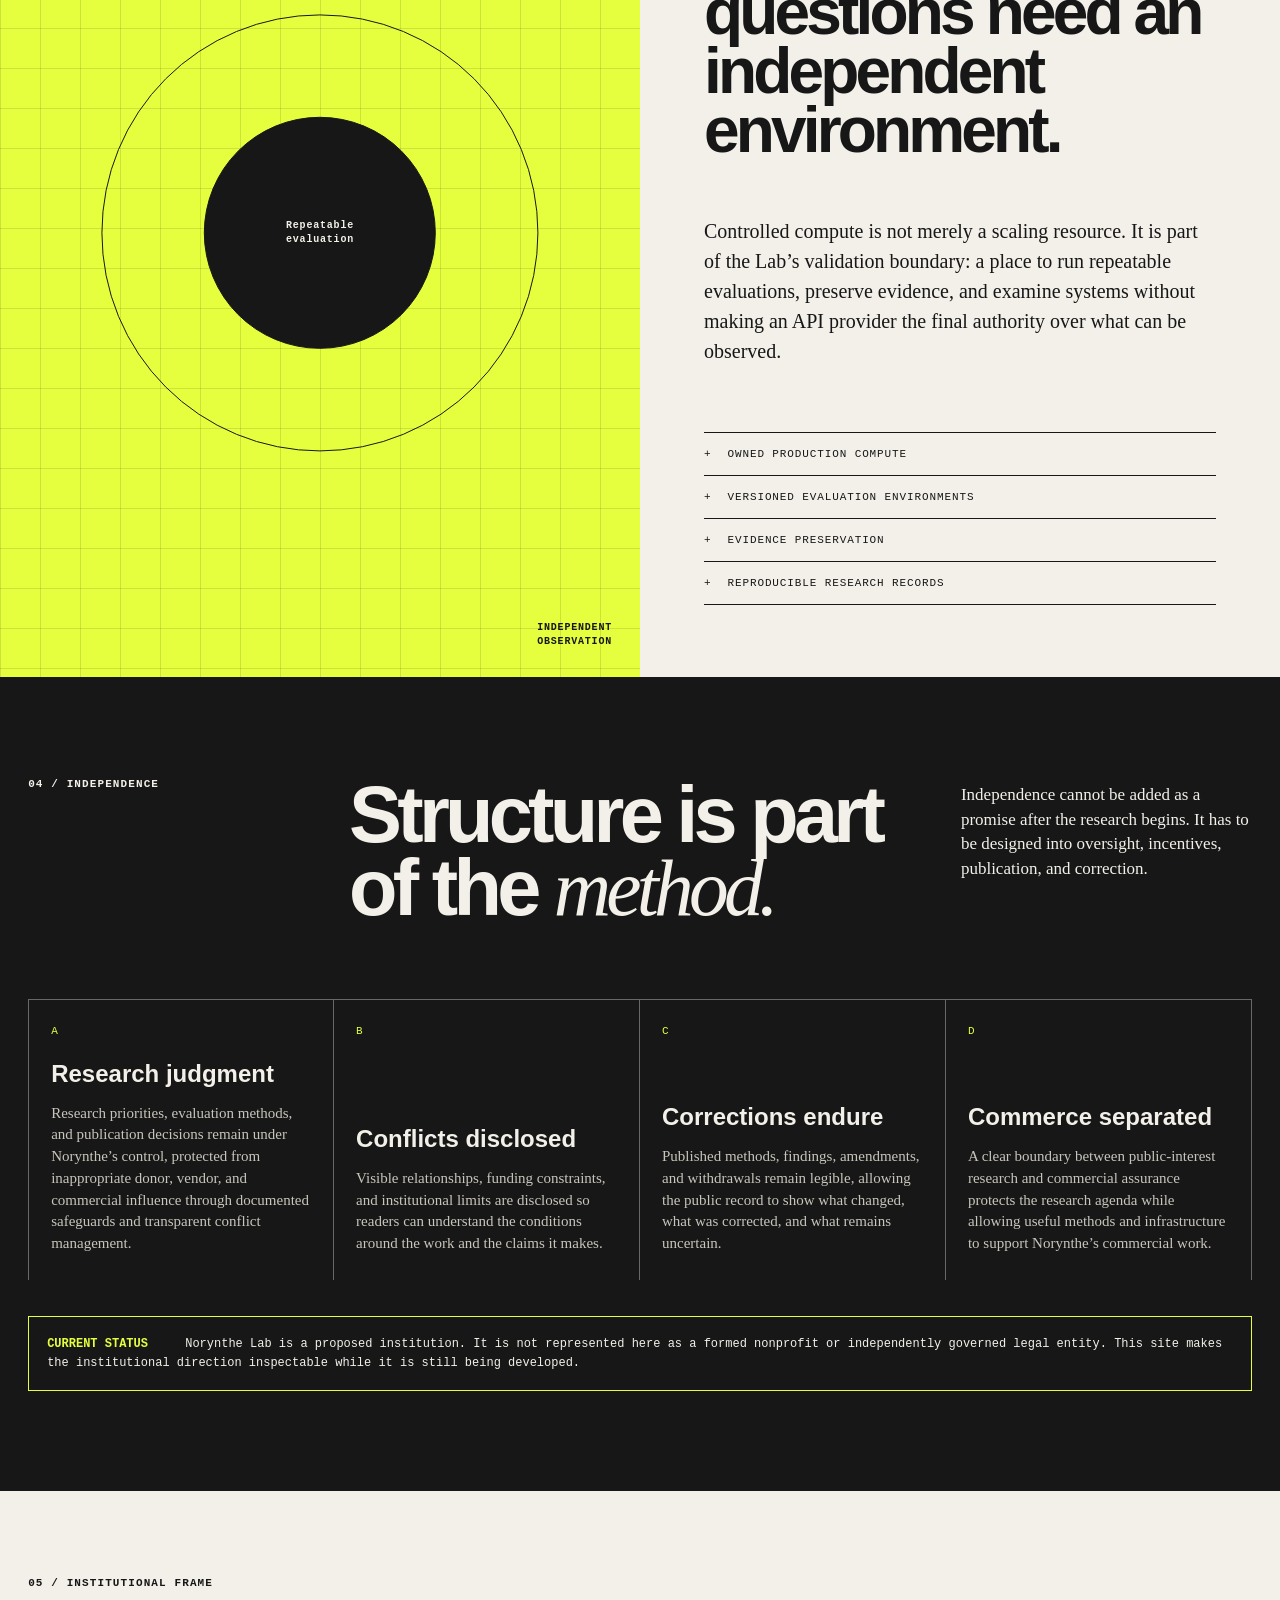
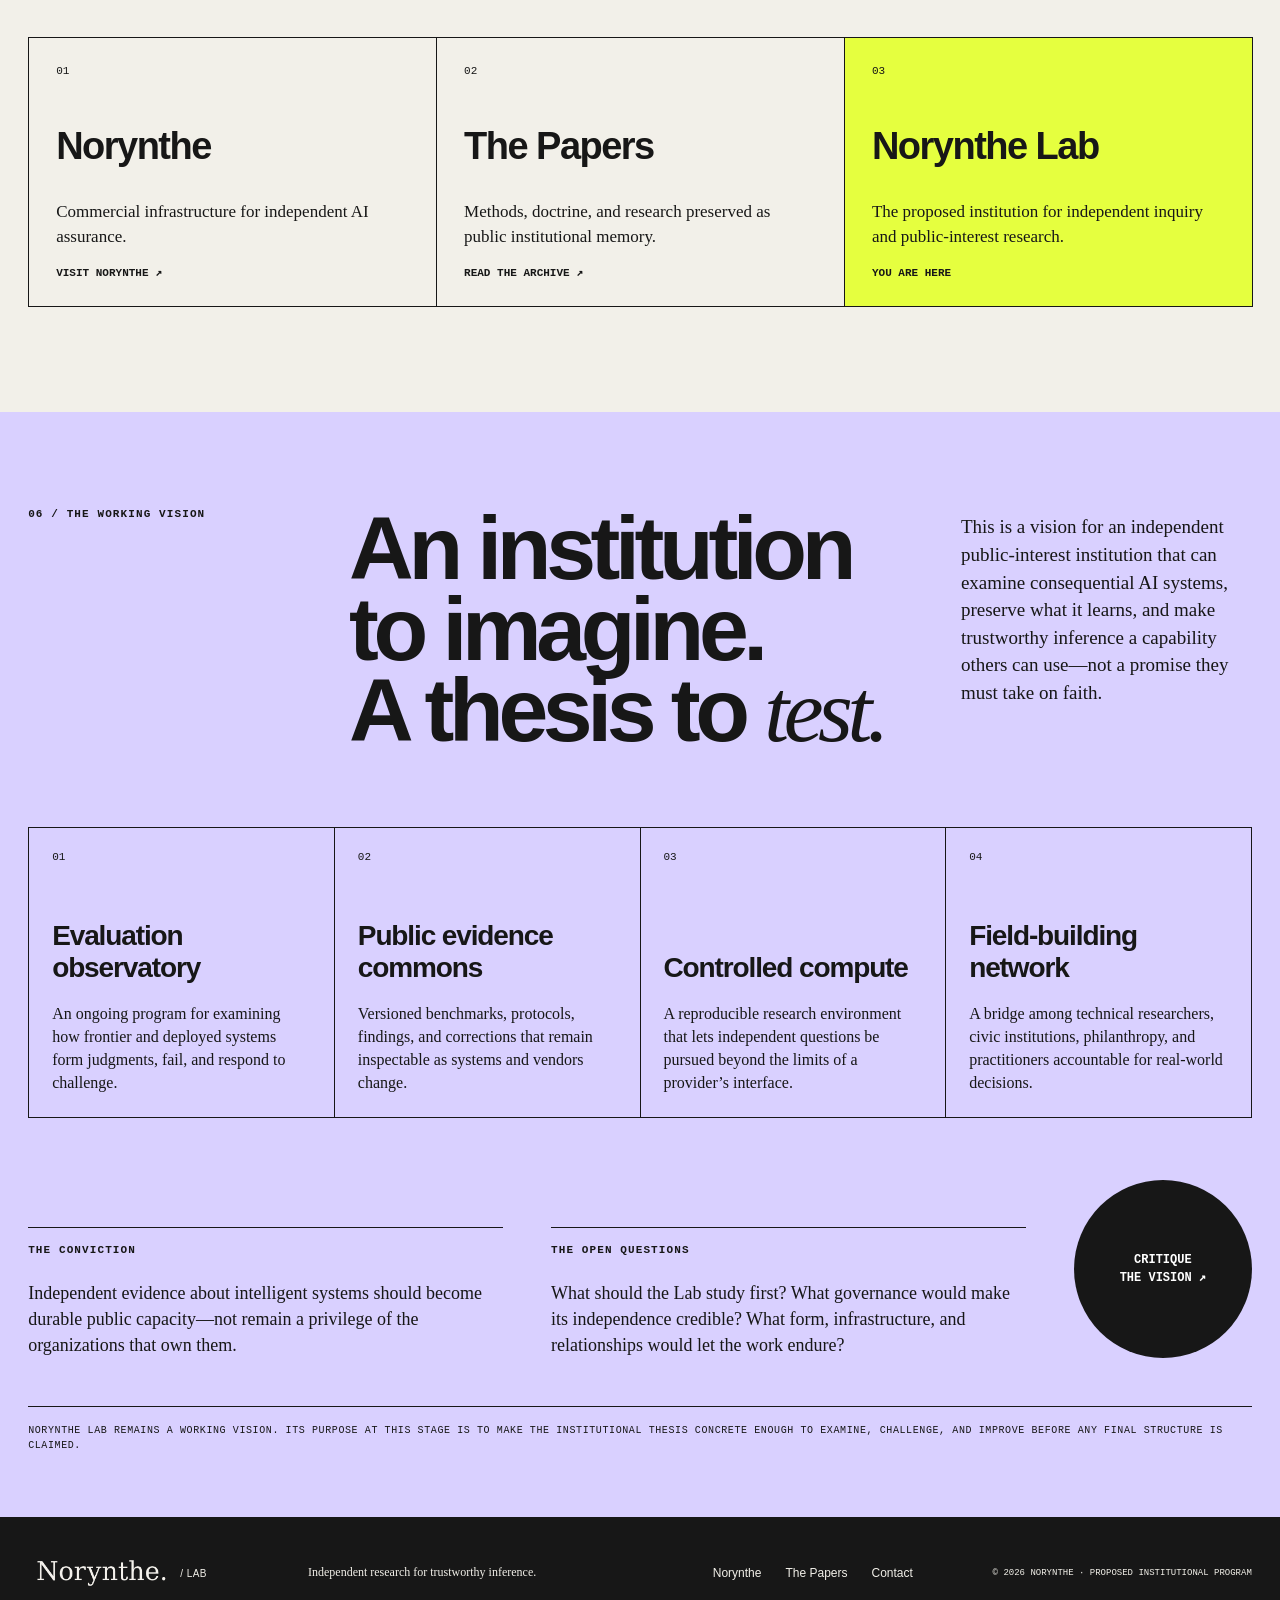
==== commit 2ddd0425: "Balance independence principle cards" ====
--- a/index.html
+++ b/index.html
@@ -11,7 +11,7 @@
 <article><span class="program-number">02</span><h3>Preserve evidence</h3><p>Keep versioned records of systems, prompts, outputs, and corrections so that findings remain inspectable as models change.</p><small>Records · Reproducibility · Memory</small></article>
 <article><span class="program-number">03</span><h3>Design accountability</h3><p>Study the institutional rules that let technical evidence travel into governance, procurement, and public decision-making.</p><small>Governance · Policy · Institutions</small></article></div></section>
 <section class="capacity-note"><div class="wrap"><p class="section-tag">Institutional capacity</p><h2>Building capacity, not dependency.</h2><p>Norynthe Lab is exploring an alternative approach to building independent research capacity. Rather than depending indefinitely on recurring institutional sponsorship, the initial objective is to establish durable infrastructure through an appropriate combination of catalytic, impact-first, and commercial capital. The proposed model connects public-interest research with Norynthe’s commercial assurance infrastructure, creating a potential path toward long-term financial sustainability. The financing structure remains under development, and no funding commitments or institutional partnerships are implied.</p></div></section><section class="infrastructure"><div class="infra-visual"><span>CONTROLLED<br>ENVIRONMENT</span><b>INDEPENDENT<br>OBSERVATION</b><i>Repeatable<br>evaluation</i></div><div class="infra-copy"><p class="section-tag">03 / Infrastructure</p><h2>Independent questions need an independent environment.</h2><p>Controlled compute is not merely a scaling resource. It is part of the Lab’s validation boundary: a place to run repeatable evaluations, preserve evidence, and examine systems without making an API provider the final authority over what can be observed.</p><ul><li>Owned production compute</li><li>Versioned evaluation environments</li><li>Evidence preservation</li><li>Reproducible research records</li></ul></div></section>
-<section class="independence" id="independence"><div class="section-head inverse"><p class="section-tag">04 / Independence</p><h2>Structure is part<br>of the <em>method.</em></h2><p>Independence cannot be added as a promise after the research begins. It has to be designed into oversight, incentives, publication, and correction.</p></div><div class="principles"><div><span>A</span><strong>Research judgment</strong><p>Research priorities, evaluation methods, and publication decisions remain under Norynthe’s control, protected from inappropriate donor, vendor, and commercial influence through documented safeguards and transparent conflict management.</p></div><div><span>B</span><strong>Conflicts disclosed</strong><p>Visible relationships, funding constraints, and institutional limits.</p></div><div><span>C</span><strong>Corrections endure</strong><p>Published methods, findings, amendments, and withdrawals remain legible.</p></div><div><span>D</span><strong>Commerce separated</strong><p>A clear boundary between public-interest research and commercial assurance.</p></div></div><p class="status-note"><b>Current status</b> Norynthe Lab is a proposed institution. It is not represented here as a formed nonprofit or independently governed legal entity. This site makes the institutional direction inspectable while it is still being developed.</p></section>
+<section class="independence" id="independence"><div class="section-head inverse"><p class="section-tag">04 / Independence</p><h2>Structure is part<br>of the <em>method.</em></h2><p>Independence cannot be added as a promise after the research begins. It has to be designed into oversight, incentives, publication, and correction.</p></div><div class="principles"><div><span>A</span><strong>Research judgment</strong><p>Research priorities, evaluation methods, and publication decisions remain under Norynthe’s control, protected from inappropriate donor, vendor, and commercial influence through documented safeguards and transparent conflict management.</p></div><div><span>B</span><strong>Conflicts disclosed</strong><p>Visible relationships, funding constraints, and institutional limits are disclosed so readers can understand the conditions around the work and the claims it makes.</p></div><div><span>C</span><strong>Corrections endure</strong><p>Published methods, findings, amendments, and withdrawals remain legible, allowing the public record to show what changed, what was corrected, and what remains uncertain.</p></div><div><span>D</span><strong>Commerce separated</strong><p>A clear boundary between public-interest research and commercial assurance protects the research agenda while allowing useful methods and infrastructure to support Norynthe’s commercial work.</p></div></div><p class="status-note"><b>Current status</b> Norynthe Lab is a proposed institution. It is not represented here as a formed nonprofit or independently governed legal entity. This site makes the institutional direction inspectable while it is still being developed.</p></section>
 <section class="ecosystem"><p class="section-tag">05 / Institutional frame</p><div class="ecosystem-grid"><div><span>01</span><h3>Norynthe</h3><p>Commercial infrastructure for independent AI assurance.</p><a href="https://norynthe.com/">Visit Norynthe ↗</a></div><div><span>02</span><h3>The Papers</h3><p>Methods, doctrine, and research preserved as public institutional memory.</p><a href="https://papers.norynthe.com/">Read the archive ↗</a></div><div class="active"><span>03</span><h3>Norynthe Lab</h3><p>The proposed institution for independent inquiry and public-interest research.</p><b>You are here</b></div></div></section>
 <section class="proposal" id="proposal"><div class="proposal-intro"><p class="section-tag">06 / The working vision</p><h2>An institution to imagine.<br>A thesis to <em>test.</em></h2><p class="proposal-lead">This is a vision for an independent public-interest institution that can examine consequential AI systems, preserve what it learns, and make trustworthy inference a capability others can use—not a promise they must take on faith.</p></div><div class="build-grid"><article><span>01</span><h3>Evaluation observatory</h3><p>An ongoing program for examining how frontier and deployed systems form judgments, fail, and respond to challenge.</p></article><article><span>02</span><h3>Public evidence commons</h3><p>Versioned benchmarks, protocols, findings, and corrections that remain inspectable as systems and vendors change.</p></article><article><span>03</span><h3>Controlled compute</h3><p>A reproducible research environment that lets independent questions be pursued beyond the limits of a provider’s interface.</p></article><article><span>04</span><h3>Field-building network</h3><p>A bridge among technical researchers, civic institutions, philanthropy, and practitioners accountable for real-world decisions.</p></article></div><div class="founding-ask"><div><p class="section-tag">The conviction</p><p>Independent evidence about intelligent systems should become durable public capacity—not remain a privilege of the organizations that own them.</p></div><div><p class="section-tag">The open questions</p><p>What should the Lab study first? What governance would make its independence credible? What form, infrastructure, and relationships would let the work endure?</p></div><a class="round-link" href="mailto:hello@norynthe.com?subject=Norynthe%20Lab%20vision%20critique">Critique<br>the vision ↗</a></div><p class="proposal-note">Norynthe Lab remains a working vision. Its purpose at this stage is to make the institutional thesis concrete enough to examine, challenge, and improve before any final structure is claimed.</p></section>
 <footer><a class="wordmark footer-wordmark" href="#top" aria-label="Norynthe Lab home"><img src="norynthe-master.png" alt="Norynthe"><span>/ LAB</span></a><p>Independent research for trustworthy inference.</p><div><a href="https://norynthe.com/">Norynthe</a><a href="https://papers.norynthe.com/">The Papers</a><a href="mailto:hello@norynthe.com">Contact</a></div><small>© 2026 Norynthe · Proposed institutional program</small></footer>
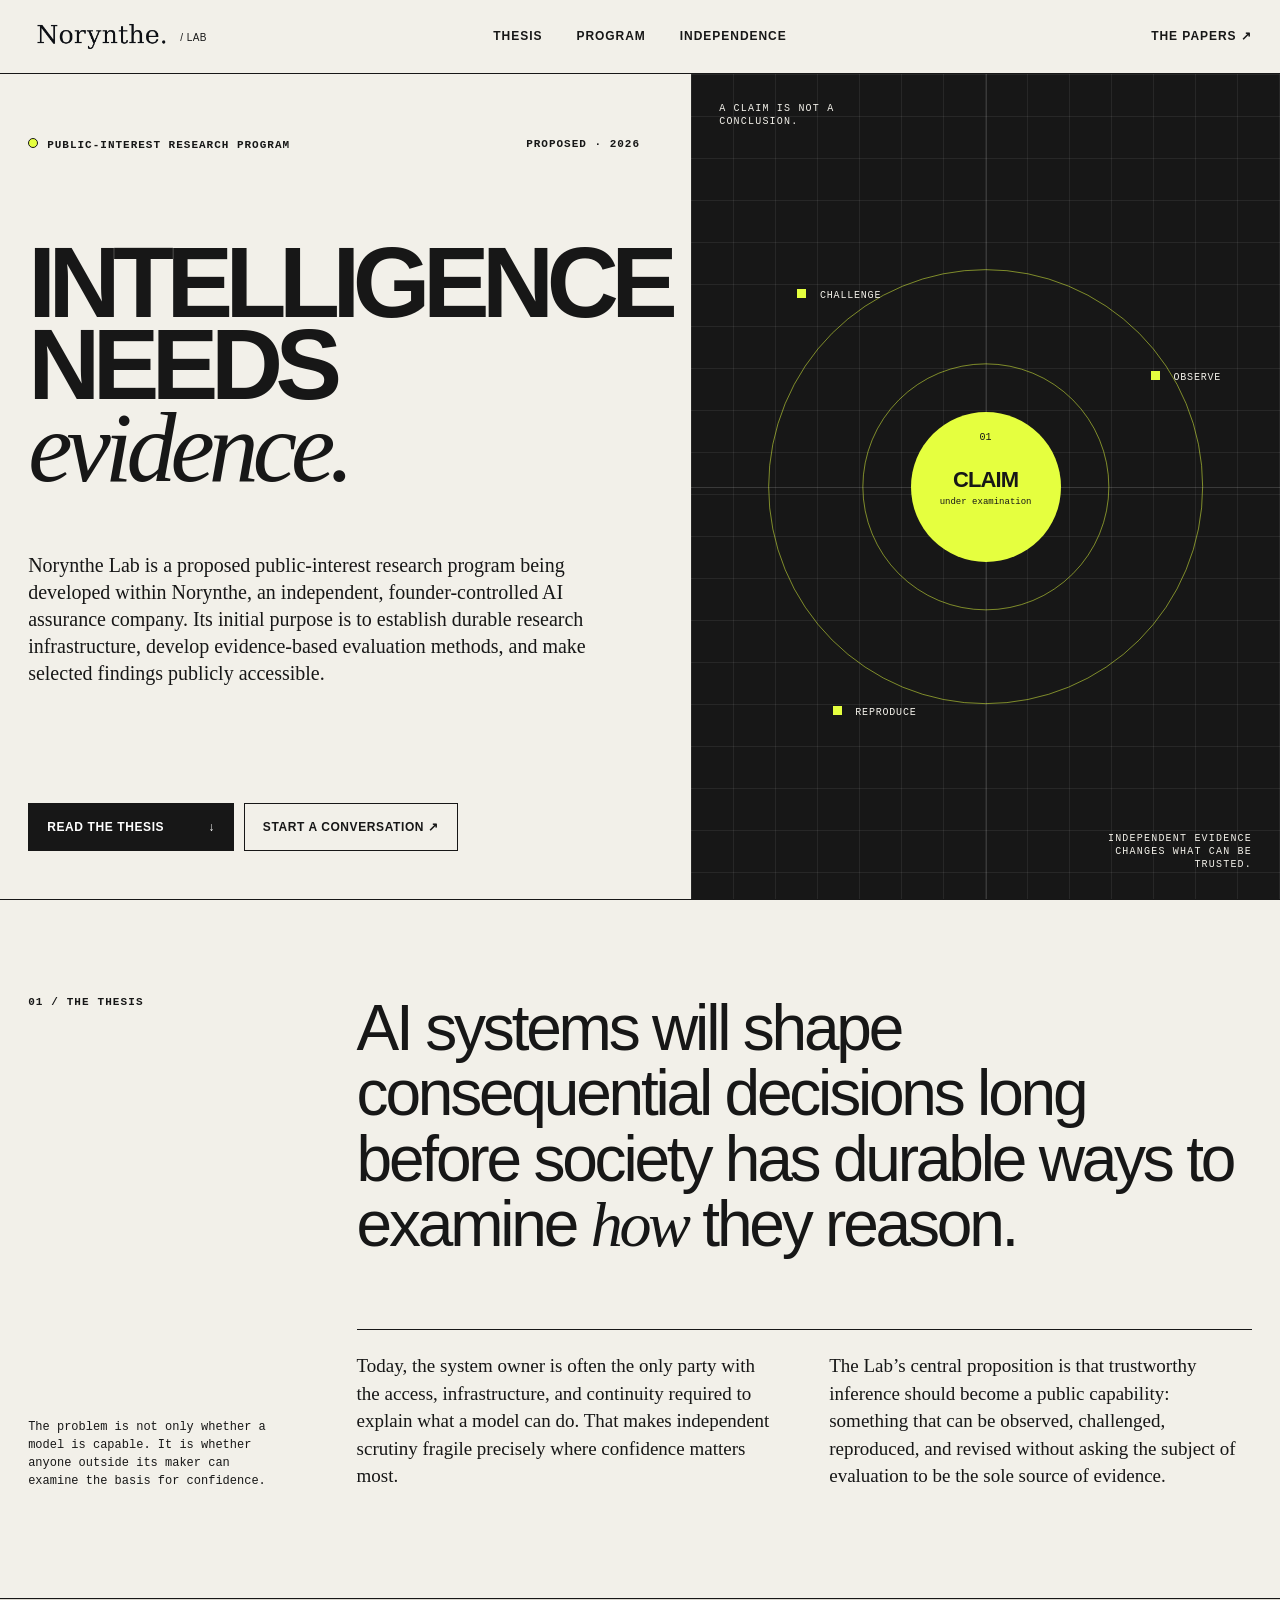
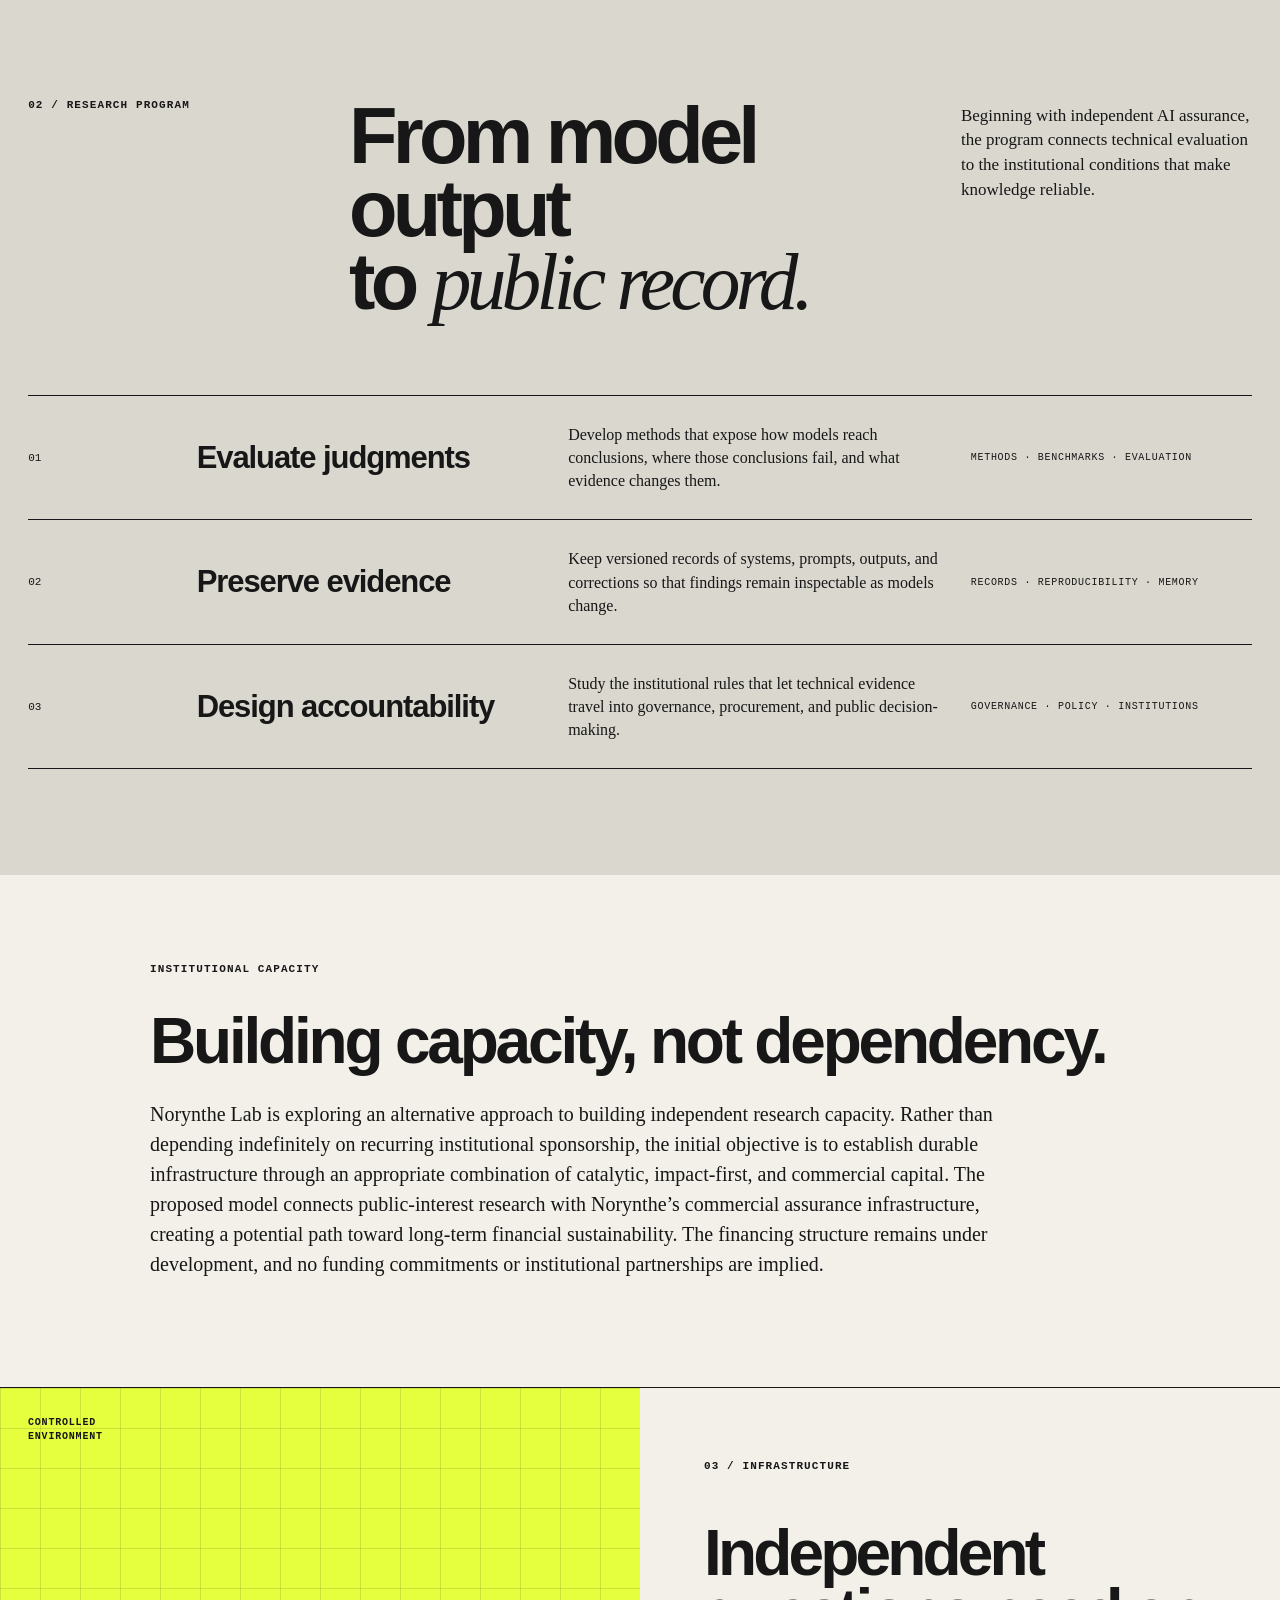
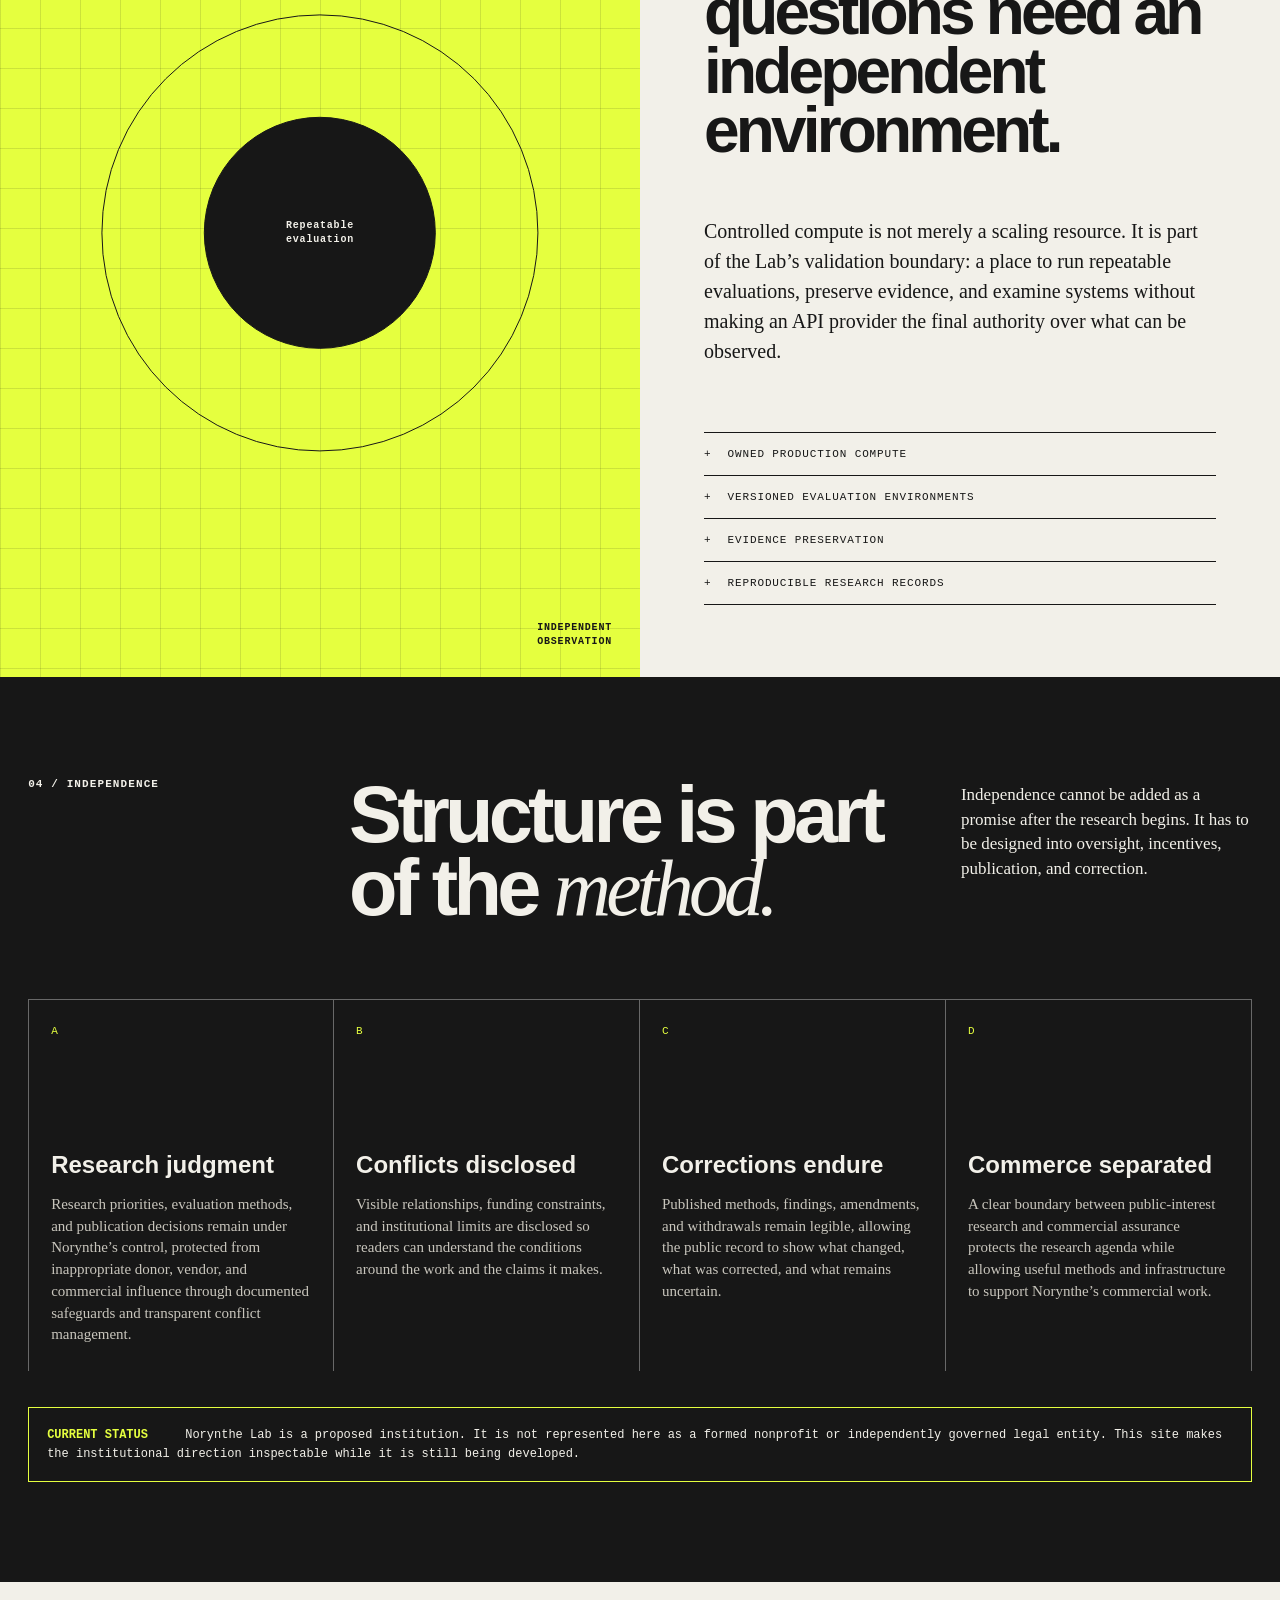
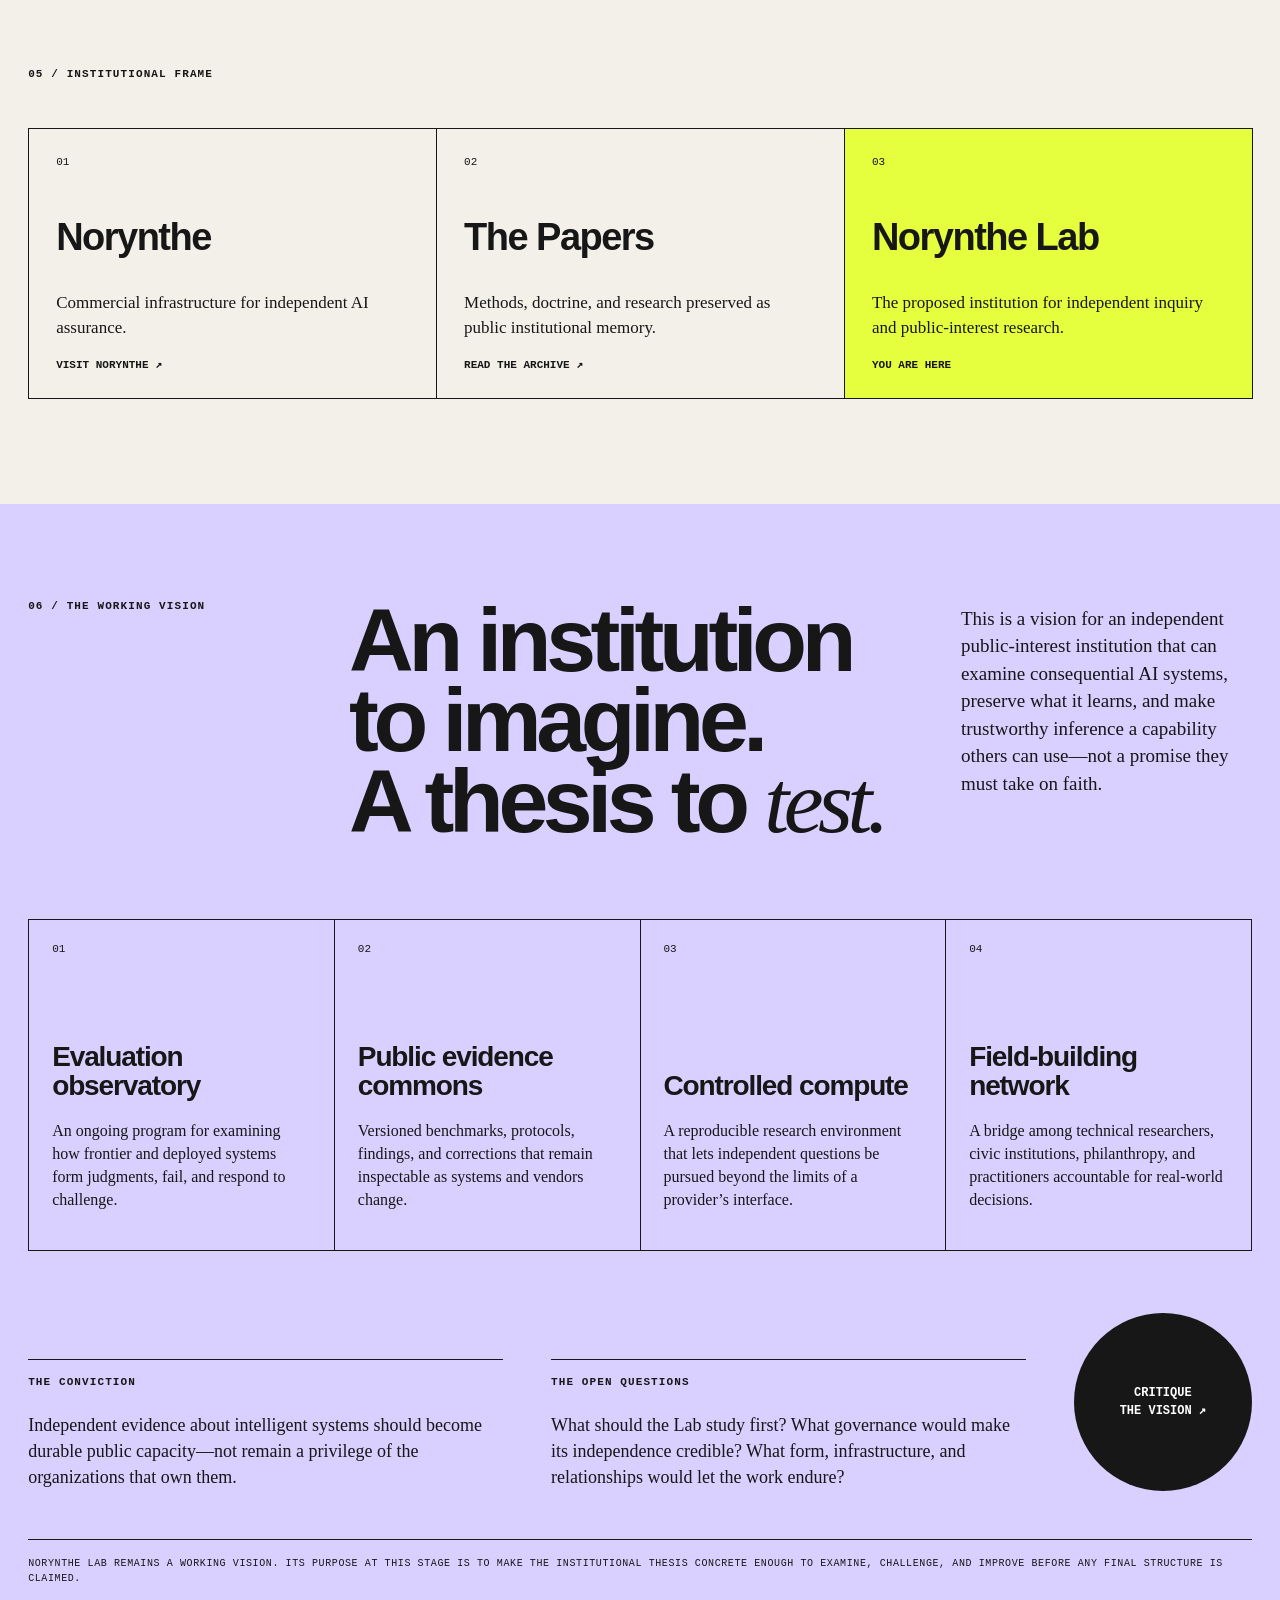
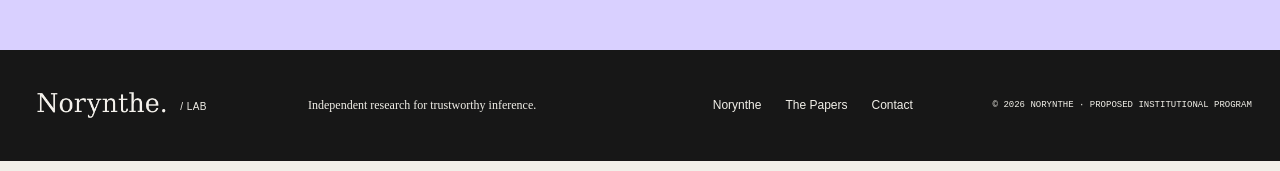
==== commit 31841d69: "Repair social preview metadata" ====
--- a/index.html
+++ b/index.html
@@ -1,7 +1,7 @@
 <!doctype html><html lang="en"><head>
 <meta charset="utf-8"><meta name="viewport" content="width=device-width,initial-scale=1"><link rel="icon" href="favicon.png">
 <title>Norynthe Lab — Independent research for trustworthy inference</title><meta name="description" content="A proposed public-interest research program within Norynthe, developing independent ways to test how intelligent systems form judgments.">
-<meta property="og:title" content="Intelligence needs evidence. — Norynthe Lab"><meta property="og:description" content="Independent research for trustworthy inference."><meta property="og:image" content="https://lab.norynthe.com/og.png"><meta name="twitter:card" content="summary_large_image"><link rel="stylesheet" href="styles.css?v=capacity-alignment-1">
+<meta property="og:type" content="website"><meta property="og:url" content="https://lab.norynthe.com/"><meta property="og:title" content="Intelligence needs evidence. — Norynthe Lab"><meta property="og:description" content="Independent research for trustworthy inference."><meta property="og:image" content="https://lab.norynthe.com/og.png?v=20261015"><meta property="og:image:secure_url" content="https://lab.norynthe.com/og.png?v=20261015"><meta property="og:image:type" content="image/png"><meta property="og:image:width" content="1200"><meta property="og:image:height" content="630"><meta name="twitter:card" content="summary_large_image"><meta name="twitter:title" content="Intelligence needs evidence. — Norynthe Lab"><meta name="twitter:description" content="Independent research for trustworthy inference."><meta name="twitter:image" content="https://lab.norynthe.com/og.png?v=20261015"><link rel="stylesheet" href="styles.css?v=capacity-alignment-1">
 </head><body><main>
 <header class="site-header"><a class="wordmark" href="#top" aria-label="Norynthe Lab home"><img src="norynthe-master.png" alt="Norynthe"><span>/ LAB</span></a><nav><a href="#thesis">Thesis</a><a href="#program">Program</a><a href="#independence">Independence</a></nav><a class="header-link" href="https://papers.norynthe.com/">The Papers ↗</a></header>
 <section class="hero" id="top"><div class="hero-copy"><p class="eyebrow"><span>Public-interest research program</span><span>Proposed · 2026</span></p><h1>Intelligence<br>needs <em>evidence.</em></h1><p class="dek">Norynthe Lab is a proposed public-interest research program being developed within Norynthe, an independent, founder-controlled AI assurance company. Its initial purpose is to establish durable research infrastructure, develop evidence-based evaluation methods, and make selected findings publicly accessible.</p><div class="hero-actions"><a class="button button-primary" href="#thesis">Read the thesis <span>↓</span></a><a class="button button-quiet" href="mailto:hello@norynthe.com?subject=Norynthe%20Lab">Start a conversation ↗</a></div></div><div class="evidence-field" aria-label="A claim tested against independent evidence"><div class="field-label field-label-top">A claim is not a conclusion.</div><div class="orbit orbit-one"></div><div class="orbit orbit-two"></div><div class="axis axis-x"></div><div class="axis axis-y"></div><div class="evidence-core"><span>01</span><strong>CLAIM</strong><small>under examination</small></div><div class="datum datum-a"><i></i> challenge</div><div class="datum datum-b"><i></i> observe</div><div class="datum datum-c"><i></i> reproduce</div><div class="field-label field-label-bottom">Independent evidence changes what can be trusted.</div></div></section>
--- a/styles.css
+++ b/styles.css
@@ -12,9 +12,9 @@
 .thesis{padding:96px 2.2vw 108px;display:grid;grid-template-columns:1fr 3fr;gap:30px;border-bottom:1px solid var(--ink)}.thesis aside{display:flex;flex-direction:column;justify-content:space-between}.margin-note{font:12px/1.5 monospace;max-width:240px;margin:56px 0 0}.thesis-grid{display:grid;grid-template-columns:1fr 1fr;gap:50px;margin-top:72px;padding-top:22px;border-top:1px solid var(--ink)}.thesis-grid p{font-family:Georgia,serif;font-size:19px;line-height:1.45;margin:0}
 .program{background:#dad7cf;padding:100px 2.2vw 106px}.section-head{display:grid;grid-template-columns:1fr 2fr 1fr;gap:30px;align-items:start}.section-head h2,.infra-copy h2{font-size:clamp(46px,6.2vw,96px);line-height:.92;letter-spacing:-.06em;margin:0;font-weight:750}.section-head>p:last-child{font:17px/1.45 Georgia,serif;max-width:360px;margin:5px 0 0}.program-list{margin-top:76px;border-top:1px solid var(--ink)}.program-list article{display:grid;grid-template-columns:.45fr 1.1fr 1.2fr .9fr;gap:28px;align-items:center;padding:27px 0;border-bottom:1px solid var(--ink)}.program-number{font:11px monospace}.program-list h3{font-size:31px;letter-spacing:-.035em;margin:0}.program-list p{font:16px/1.45 Georgia,serif;margin:0}.program-list small{font:10px/1.5 monospace;text-transform:uppercase;letter-spacing:.07em}
 .infrastructure{display:grid;grid-template-columns:1fr 1fr;min-height:760px;border-bottom:1px solid var(--ink)}.infra-visual{position:relative;overflow:hidden;background:var(--signal);background-image:linear-gradient(rgba(23,23,23,.12) 1px,transparent 1px),linear-gradient(90deg,rgba(23,23,23,.12) 1px,transparent 1px);background-size:40px 40px}.infra-visual:before,.infra-visual:after{content:"";position:absolute;border:1px solid var(--ink);border-radius:50%;left:50%;top:50%;transform:translate(-50%,-50%)}.infra-visual:before{width:68%;aspect-ratio:1}.infra-visual:after{width:36%;aspect-ratio:1;background:var(--ink)}.infra-visual span,.infra-visual b,.infra-visual i{position:absolute;z-index:2;font:700 10px/1.4 monospace;letter-spacing:.08em}.infra-visual span{top:28px;left:28px}.infra-visual b{right:28px;bottom:28px;text-align:right}.infra-visual i{left:50%;top:50%;transform:translate(-50%,-50%);color:var(--paper);font-style:normal;text-align:center}.infra-copy{padding:72px 5vw;display:flex;flex-direction:column;justify-content:center}.infra-copy h2{font-size:clamp(48px,5vw,82px);margin:52px 0 36px}.infra-copy>p:not(.section-tag){font:20px/1.5 Georgia,serif;max-width:680px}.infra-copy ul{list-style:none;margin:46px 0 0;padding:0;border-top:1px solid var(--ink)}.infra-copy li{padding:15px 0;border-bottom:1px solid var(--ink);font:11px monospace;text-transform:uppercase;letter-spacing:.08em}.infra-copy li:before{content:"+";margin-right:16px}
-.independence{background:var(--ink);color:var(--paper);padding:100px 2.2vw}.inverse{border-bottom:1px solid rgba(255,255,255,.35);padding-bottom:74px}.principles{display:grid;grid-template-columns:repeat(4,1fr);margin-top:0}.principles>div{min-height:280px;padding:25px 22px;border-right:1px solid rgba(255,255,255,.35);display:flex;flex-direction:column}.principles>div:first-child{border-left:1px solid rgba(255,255,255,.35)}.principles span{font:11px monospace;color:var(--signal)}.principles strong{font-size:24px;margin-top:auto}.principles p{font:15px/1.45 Georgia,serif;min-height:66px;margin-bottom:0;color:#c8c5bc}.status-note{border:1px solid var(--signal);padding:18px;margin:36px 0 0;font:12px/1.55 monospace}.status-note b{color:var(--signal);text-transform:uppercase;margin-right:30px}
+.independence{background:var(--ink);color:var(--paper);padding:100px 2.2vw}.inverse{border-bottom:1px solid rgba(255,255,255,.35);padding-bottom:74px}.principles{display:grid;grid-template-columns:repeat(4,1fr);margin-top:0}.principles>div{min-height:280px;padding:25px 22px;border-right:1px solid rgba(255,255,255,.35);display:flex;flex-direction:column}.principles>div:first-child{border-left:1px solid rgba(255,255,255,.35)}.principles span{font:11px monospace;color:var(--signal)}.principles strong{font-size:24px;margin-top:84px;min-height:58px;display:flex;align-items:flex-end}.principles p{font:15px/1.45 Georgia,serif;min-height:100px;margin-bottom:0;color:#c8c5bc}.status-note{border:1px solid var(--signal);padding:18px;margin:36px 0 0;font:12px/1.55 monospace}.status-note b{color:var(--signal);text-transform:uppercase;margin-right:30px}
 .ecosystem{padding:86px 2.2vw 105px}.ecosystem-grid{display:grid;grid-template-columns:repeat(3,1fr);margin-top:48px}.ecosystem-grid>div{padding:27px;min-height:270px;border:1px solid var(--ink);margin-right:-1px;display:flex;flex-direction:column}.ecosystem-grid span{font:11px monospace}.ecosystem-grid h3{font-size:38px;letter-spacing:-.04em;margin:48px 0 15px}.ecosystem-grid p{font:17px/1.45 Georgia,serif;max-width:350px}.ecosystem-grid a,.ecosystem-grid b{font:700 11px monospace;text-transform:uppercase;margin-top:auto}.ecosystem-grid .active{background:var(--signal)}
-.proposal{padding:96px 2.2vw 64px;background:#d9d0ff}.proposal-intro{display:grid;grid-template-columns:1fr 2fr 1fr;gap:30px;align-items:start}.proposal h2{font-size:clamp(52px,7vw,112px);line-height:.9;letter-spacing:-.06em;margin:0}.proposal-lead{font:19px/1.45 Georgia,serif;margin:5px 0 0}.build-grid{display:grid;grid-template-columns:repeat(4,1fr);margin-top:76px;border-top:1px solid var(--ink);border-left:1px solid var(--ink)}.build-grid article{min-height:290px;padding:23px;display:flex;flex-direction:column;border-right:1px solid var(--ink);border-bottom:1px solid var(--ink)}.build-grid span{font:11px monospace}.build-grid h3{font-size:28px;letter-spacing:-.04em;margin:auto 0 18px}.build-grid p{font:16px/1.45 Georgia,serif;margin:0;min-height:92px}.founding-ask{display:grid;grid-template-columns:1fr 1fr auto;gap:48px;align-items:end;padding:62px 0 48px}.founding-ask>div{border-top:1px solid var(--ink);padding-top:16px}.founding-ask>div>p:last-child{font:18px/1.45 Georgia,serif;max-width:460px;margin:24px 0 0}.round-link{flex:none;width:178px;height:178px;border-radius:50%;background:var(--ink);color:white;display:flex;align-items:center;justify-content:center;text-align:center;font:700 12px/1.5 monospace;text-transform:uppercase}.round-link:hover{background:var(--signal);color:var(--ink)}.proposal-note{border-top:1px solid var(--ink);padding-top:16px;margin:0;font:10px/1.5 monospace;text-transform:uppercase;letter-spacing:.06em}
+.proposal{padding:96px 2.2vw 64px;background:#d9d0ff}.proposal-intro{display:grid;grid-template-columns:1fr 2fr 1fr;gap:30px;align-items:start}.proposal h2{font-size:clamp(52px,7vw,112px);line-height:.9;letter-spacing:-.06em;margin:0}.proposal-lead{font:19px/1.45 Georgia,serif;margin:5px 0 0}.build-grid{display:grid;grid-template-columns:repeat(4,1fr);margin-top:76px;border-top:1px solid var(--ink);border-left:1px solid var(--ink)}.build-grid article{min-height:290px;padding:23px;display:flex;flex-direction:column;border-right:1px solid var(--ink);border-bottom:1px solid var(--ink)}.build-grid span{font:11px monospace}.build-grid h3{font-size:28px;letter-spacing:-.04em;margin:84px 0 18px;min-height:62px;display:flex;align-items:flex-end;line-height:1.05}.build-grid p{font:16px/1.45 Georgia,serif;margin:0;min-height:108px}.founding-ask{display:grid;grid-template-columns:1fr 1fr auto;gap:48px;align-items:end;padding:62px 0 48px}.founding-ask>div{border-top:1px solid var(--ink);padding-top:16px}.founding-ask>div>p:last-child{font:18px/1.45 Georgia,serif;max-width:460px;margin:24px 0 0}.round-link{flex:none;width:178px;height:178px;border-radius:50%;background:var(--ink);color:white;display:flex;align-items:center;justify-content:center;text-align:center;font:700 12px/1.5 monospace;text-transform:uppercase}.round-link:hover{background:var(--signal);color:var(--ink)}.proposal-note{border-top:1px solid var(--ink);padding-top:16px;margin:0;font:10px/1.5 monospace;text-transform:uppercase;letter-spacing:.06em}
 footer{display:grid;grid-template-columns:1fr 1.5fr 1fr auto;gap:30px;align-items:center;padding:36px 2.2vw;background:var(--ink);color:var(--paper);font-size:12px}footer p{font-family:Georgia,serif}footer>div{display:flex;gap:24px}footer small{font:9px monospace;text-transform:uppercase}
 @media(max-width:850px){.site-header{grid-template-columns:1fr auto;padding:0 20px}.site-header nav{display:none}.hero{grid-template-columns:1fr}.hero-copy{min-height:680px;padding:30px 20px 34px}.evidence-field{min-height:560px}.eyebrow{margin-bottom:68px}.thesis,.section-head{grid-template-columns:1fr;padding-left:20px;padding-right:20px}.thesis aside{gap:24px}.margin-note{margin-top:16px}.thesis-grid{grid-template-columns:1fr;margin-top:48px}.program{padding:70px 20px 76px}.program-list{margin-top:52px}.program-list article{grid-template-columns:40px 1fr}.program-list p,.program-list small{grid-column:2}.infrastructure{grid-template-columns:1fr}.infra-visual{min-height:520px}.infra-copy{padding:62px 20px}.principles{grid-template-columns:1fr 1fr}.independence{padding:70px 20px}.principles>div{border:1px solid rgba(255,255,255,.35);margin:0 -1px -1px 0}.ecosystem{padding:66px 20px 74px}.ecosystem-grid{grid-template-columns:1fr}.ecosystem-grid>div{margin-bottom:-1px}.proposal{padding:70px 20px 52px}.proposal-intro{grid-template-columns:1fr}.proposal-lead{max-width:620px}.build-grid{grid-template-columns:1fr 1fr;margin-top:52px}.founding-ask{grid-template-columns:1fr 1fr;padding:52px 0 42px}.founding-ask .round-link{grid-column:1/-1}.round-link{width:154px;height:154px}footer{grid-template-columns:1fr 1fr;padding:34px 20px}footer small{grid-column:1/-1}}
 @media(max-width:520px){.wordmark{gap:3px}.wordmark img{width:120px}.wordmark span{font-size:9px}h1{font-size:52px;line-height:.9}.eyebrow span:last-child{display:none}.principles,.build-grid,.founding-ask{grid-template-columns:1fr}.ecosystem-grid h3{margin-top:34px}.section-head h2 br{display:none}.build-grid article{min-height:230px;padding:21px}.founding-ask .round-link{grid-column:auto}footer{grid-template-columns:1fr}footer small{grid-column:auto}.header-link{font-size:10px}}
